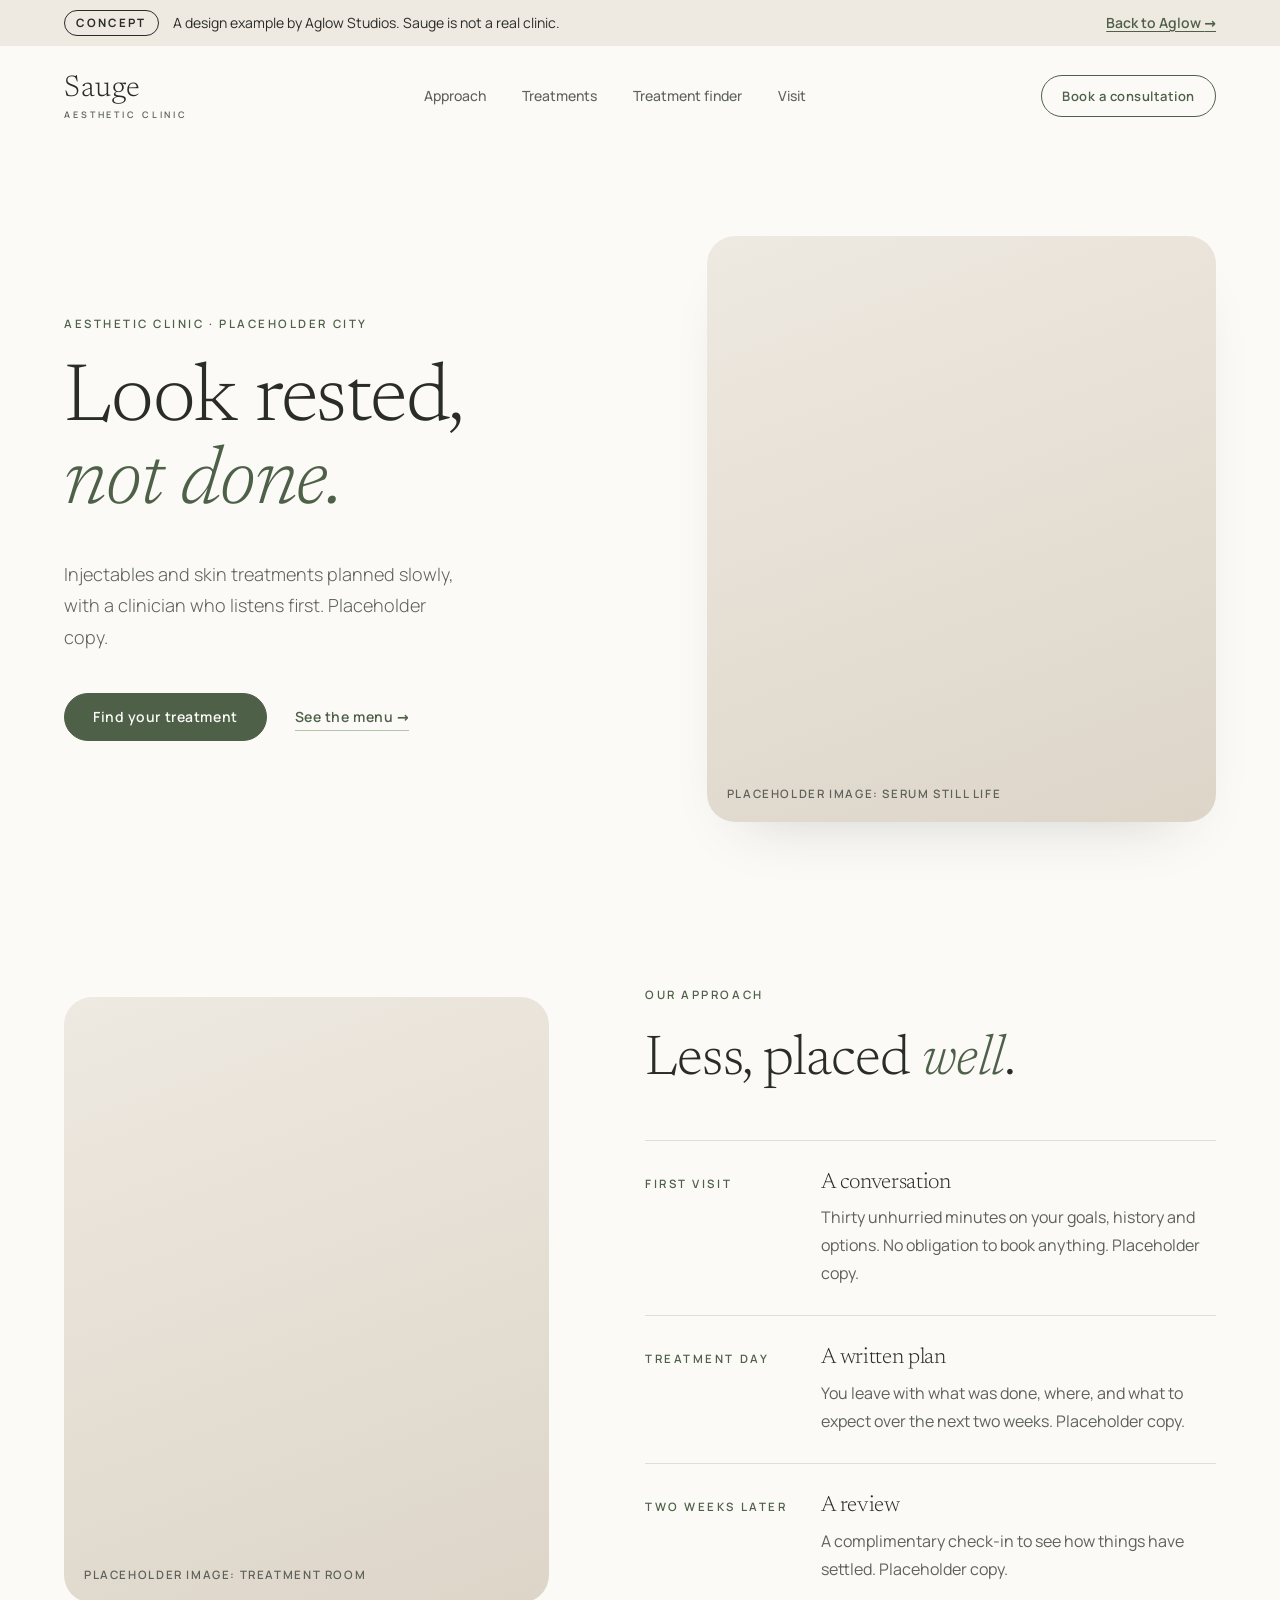
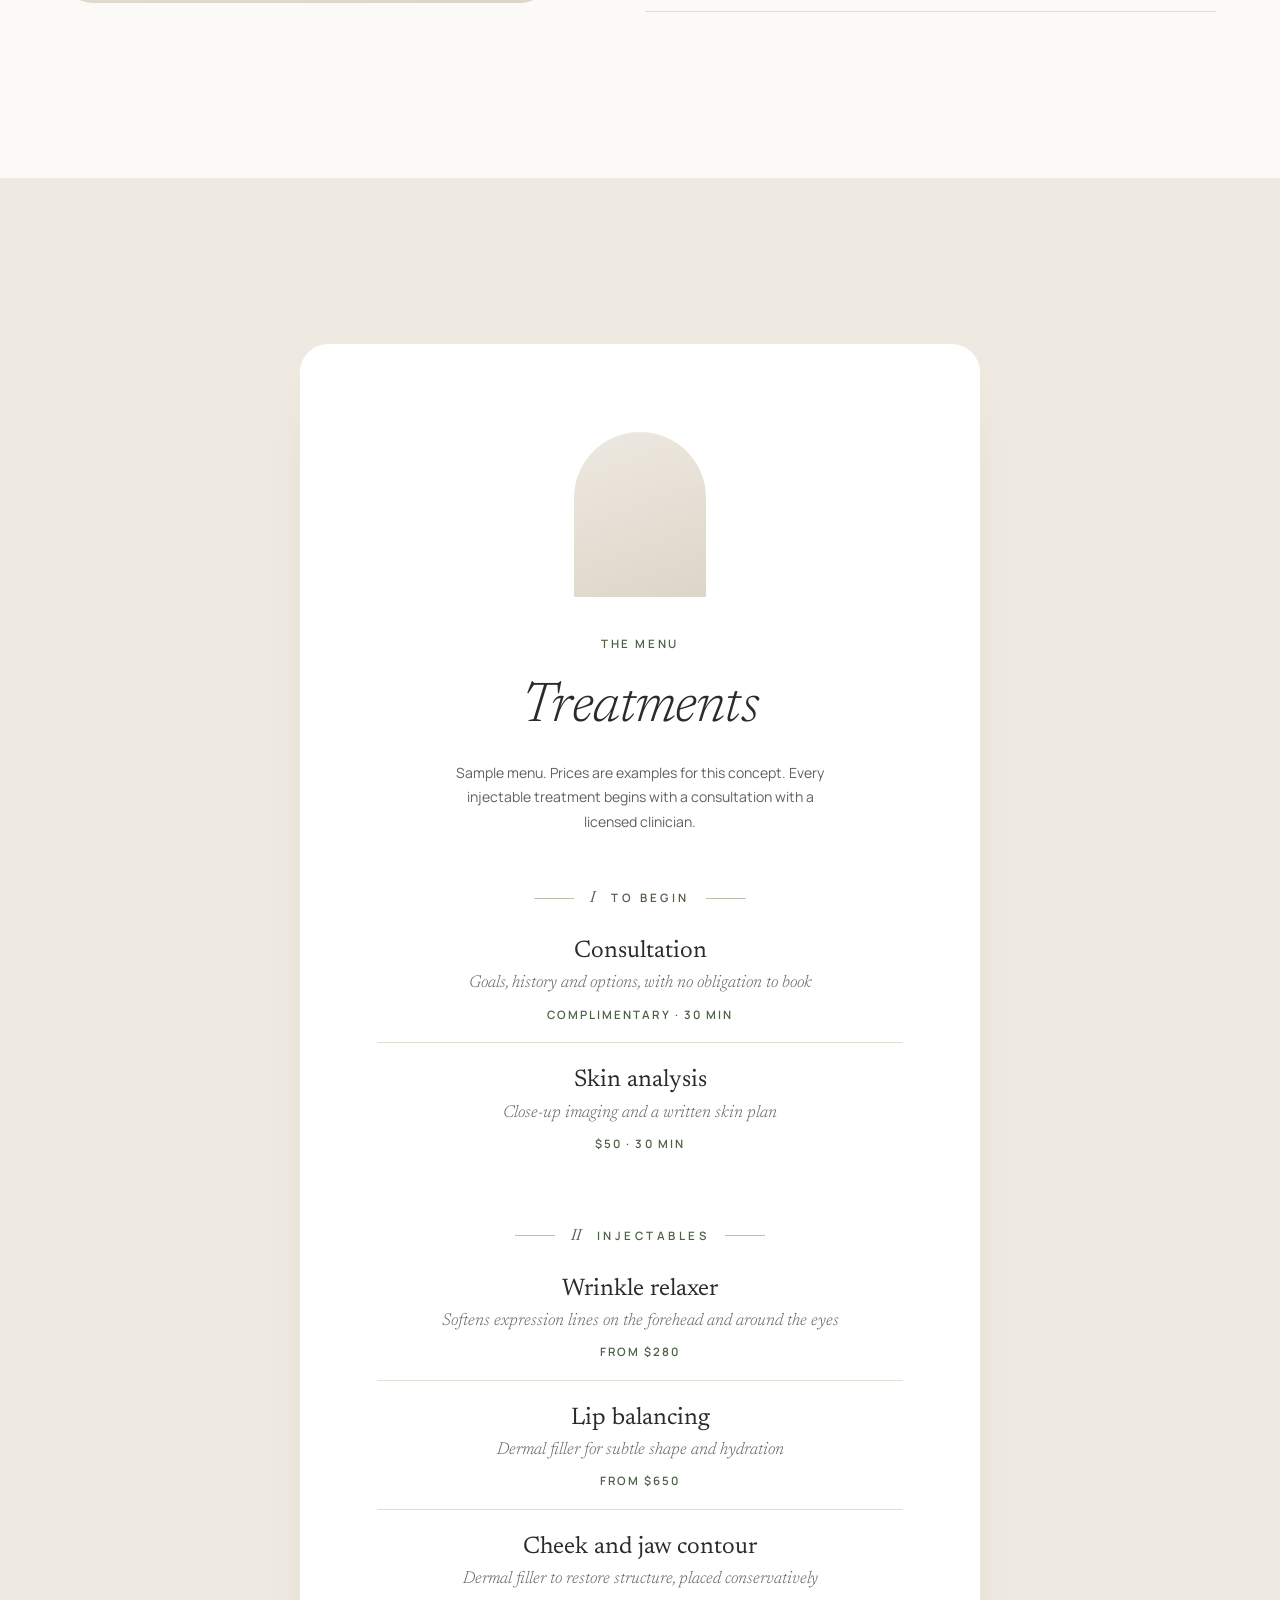
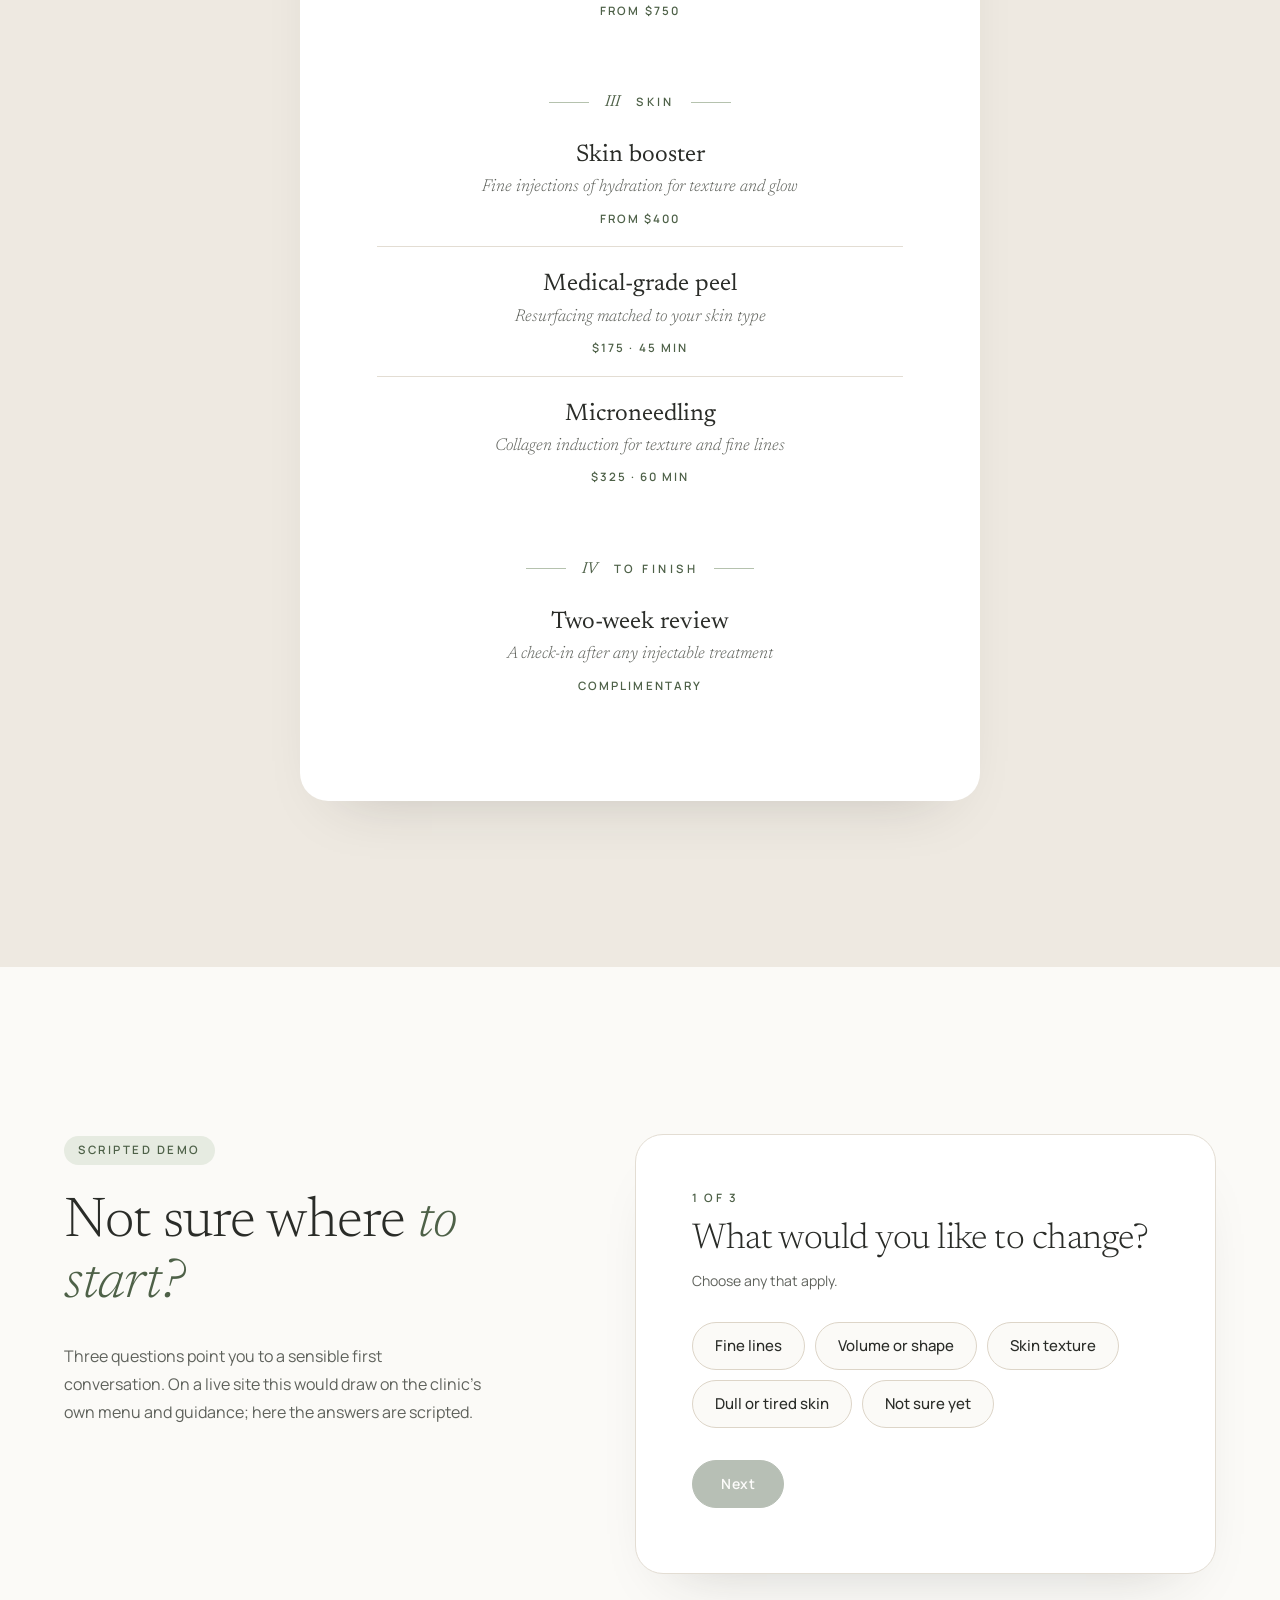
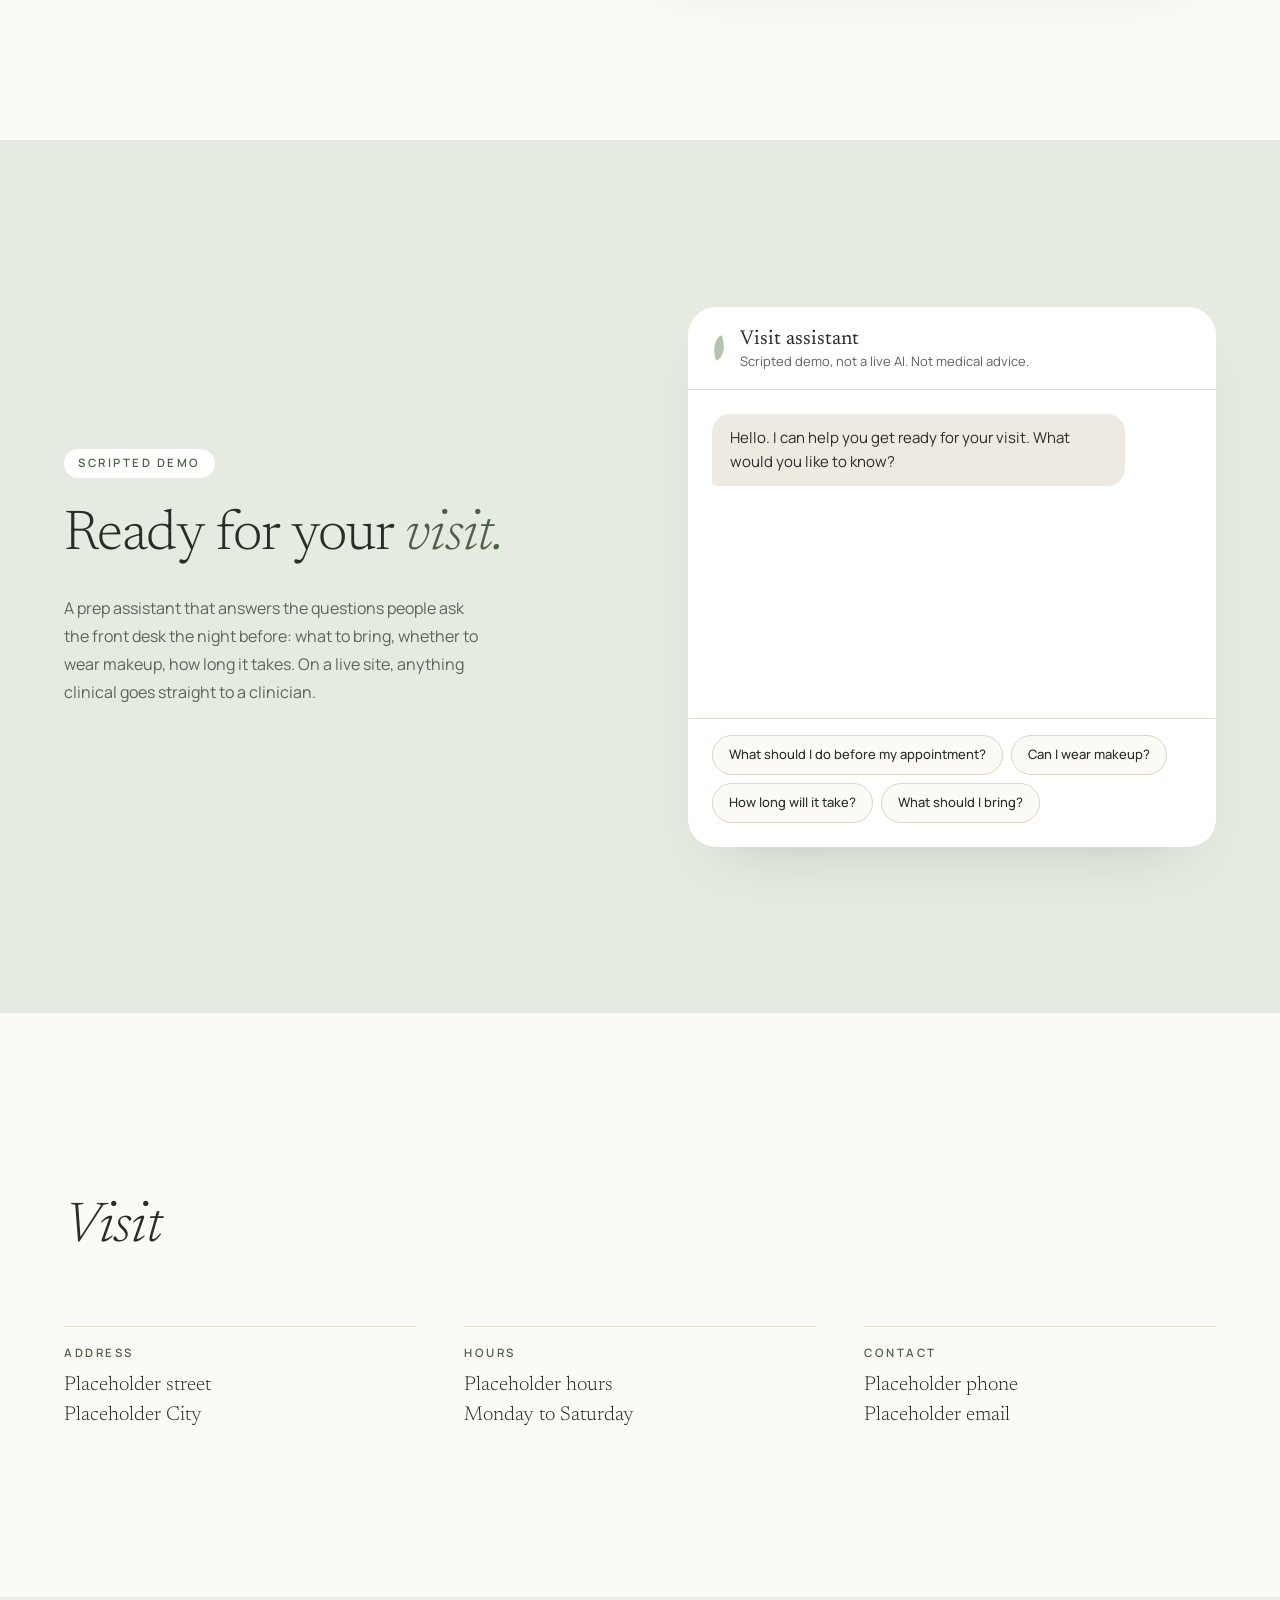
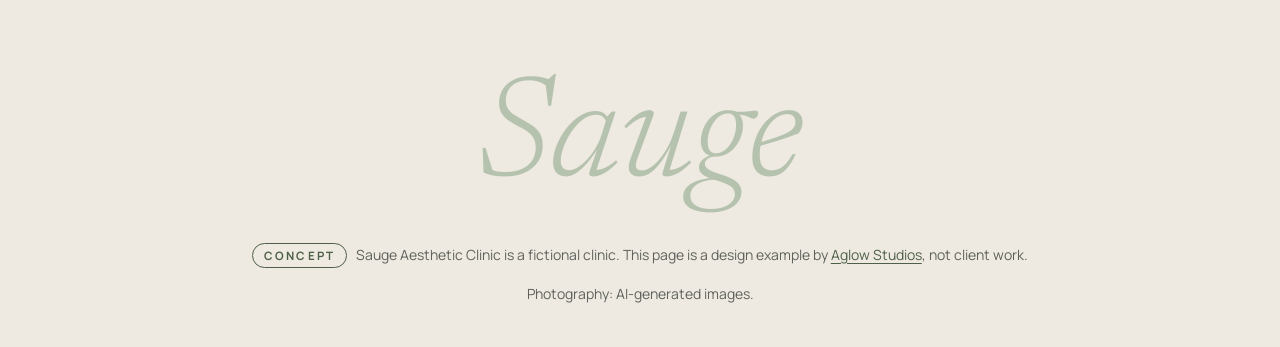
==== concepts/medspa/index.html @ e89b4c95 "Build injectable medspa concept site Sauge Aesthetic Clinic, a fictional clinic in a clinical-calm l" ====
<!doctype html>
<html lang="en" class="no-js">
<head>
  <meta charset="utf-8">
  <meta name="viewport" content="width=device-width, initial-scale=1">
  <title>Sauge Aesthetic Clinic · Concept by Aglow Studios</title>
  <meta name="description" content="A concept website for a fictional aesthetic clinic, designed by Aglow Studios to show a calm, clinical direction. Not a real business.">
  <meta name="robots" content="noindex">
  <link rel="icon" href="favicon.svg" type="image/svg+xml">
  <link rel="preload" href="fonts/newsreader-latin-wght-normal.woff2" as="font" type="font/woff2" crossorigin>
  <link rel="stylesheet" href="medspa.css">
</head>
<body>
  <a class="skip" href="#main">Skip to content</a>

  <!-- Concept label: required on every concept page (see CLAUDE.md). -->
  <div class="concept-bar" role="note">
    <span class="concept-tag">Concept</span>
    <p>A design example by Aglow Studios. Sauge is not a real clinic.</p>
    <a href="../../index.html">Back to Aglow <span aria-hidden="true">&rarr;</span></a>
  </div>

  <header class="top">
    <a class="wordmark" href="#main" aria-label="Sauge Aesthetic Clinic, top of page">Sauge<span>Aesthetic clinic</span></a>
    <nav aria-label="Sections">
      <a href="#approach">Approach</a>
      <a href="#menu">Treatments</a>
      <a href="#finder">Treatment finder</a>
      <a href="#visit">Visit</a>
    </nav>
    <a class="btn btn--line" href="#prep">Book a consultation</a>
  </header>

  <main id="main">
    <!-- Hero: split, generous space -->
    <section class="hero" aria-labelledby="hero-title">
      <div class="hero__copy">
        <p class="eyebrow">Aesthetic clinic &middot; Placeholder City</p>
        <h1 id="hero-title">Look rested,<br><em>not done.</em></h1>
        <p class="lead">Injectables and skin treatments planned slowly, with a clinician who listens first. Placeholder copy.</p>
        <div class="actions">
          <a class="btn btn--solid" href="#finder">Find your treatment</a>
          <a class="link" href="#menu">See the menu <span aria-hidden="true">&rarr;</span></a>
        </div>
      </div>
      <figure class="frame hero__img" data-ph="Placeholder image: serum still life">
        <img src="../../assets/images/concepts/medspa-hero-1600.webp" width="1600" height="1067" alt="A glass dropper bottle, two smooth stones and a sprig of eucalyptus on a white plaster ledge in soft morning light." fetchpriority="high">
      </figure>
    </section>

    <!-- Approach -->
    <section class="approach" id="approach" aria-labelledby="ap-title">
      <figure class="frame approach__img" data-ph="Placeholder image: treatment room">
        <img src="../../assets/images/concepts/medspa-room-1200.webp" width="1200" height="1500" loading="lazy" alt="An empty treatment room with a white bed, folded linen and an olive branch in a stone vase, lit by daylight through a sheer curtain.">
      </figure>
      <div class="approach__copy">
        <p class="eyebrow">Our approach</p>
        <h2 id="ap-title">Less, placed <em>well</em>.</h2>
        <ol class="steps">
          <li><span class="step__when">First visit</span><h3>A conversation</h3><p>Thirty unhurried minutes on your goals, history and options. No obligation to book anything. Placeholder copy.</p></li>
          <li><span class="step__when">Treatment day</span><h3>A written plan</h3><p>You leave with what was done, where, and what to expect over the next two weeks. Placeholder copy.</p></li>
          <li><span class="step__when">Two weeks later</span><h3>A review</h3><p>A complimentary check-in to see how things have settled. Placeholder copy.</p></li>
        </ol>
      </div>
    </section>

    <!-- Menu, laid out like a fine-dining menu -->
    <section class="menu" id="menu" aria-labelledby="menu-title">
      <div class="menu__card">
        <figure class="frame menu__img" data-ph="Placeholder image: still life detail">
          <img src="../../assets/images/concepts/medspa-detail-1200.webp" width="1200" height="1500" loading="lazy" alt="A small white ceramic dish holding a few drops of clear gel beside a sage leaf on travertine.">
        </figure>
        <p class="eyebrow eyebrow--center">The menu</p>
        <h2 id="menu-title">Treatments</h2>
        <p class="menu__note">Sample menu. Prices are examples for this concept. Every injectable treatment begins with a consultation with a licensed clinician.</p>

        <div class="course">
          <h3><span>I</span>To begin</h3>
          <div class="dish"><p class="dish__name">Consultation</p><p class="dish__desc">Goals, history and options, with no obligation to book</p><p class="dish__price">Complimentary &middot; 30 min</p></div>
          <div class="dish"><p class="dish__name">Skin analysis</p><p class="dish__desc">Close-up imaging and a written skin plan</p><p class="dish__price">$50 &middot; 30 min</p></div>
        </div>
        <div class="course">
          <h3><span>II</span>Injectables</h3>
          <div class="dish"><p class="dish__name">Wrinkle relaxer</p><p class="dish__desc">Softens expression lines on the forehead and around the eyes</p><p class="dish__price">From $280</p></div>
          <div class="dish"><p class="dish__name">Lip balancing</p><p class="dish__desc">Dermal filler for subtle shape and hydration</p><p class="dish__price">From $650</p></div>
          <div class="dish"><p class="dish__name">Cheek and jaw contour</p><p class="dish__desc">Dermal filler to restore structure, placed conservatively</p><p class="dish__price">From $750</p></div>
        </div>
        <div class="course">
          <h3><span>III</span>Skin</h3>
          <div class="dish"><p class="dish__name">Skin booster</p><p class="dish__desc">Fine injections of hydration for texture and glow</p><p class="dish__price">From $400</p></div>
          <div class="dish"><p class="dish__name">Medical-grade peel</p><p class="dish__desc">Resurfacing matched to your skin type</p><p class="dish__price">$175 &middot; 45 min</p></div>
          <div class="dish"><p class="dish__name">Microneedling</p><p class="dish__desc">Collagen induction for texture and fine lines</p><p class="dish__price">$325 &middot; 60 min</p></div>
        </div>
        <div class="course">
          <h3><span>IV</span>To finish</h3>
          <div class="dish"><p class="dish__name">Two-week review</p><p class="dish__desc">A check-in after any injectable treatment</p><p class="dish__price">Complimentary</p></div>
        </div>
      </div>
    </section>

    <!-- AI demo 1: treatment finder -->
    <section class="finder" id="finder" aria-labelledby="finder-title">
      <div class="finder__intro">
        <p class="demo-tag">Scripted demo</p>
        <h2 id="finder-title">Not sure where <em>to start?</em></h2>
        <p>Three questions point you to a sensible first conversation. On a live site this would draw on the clinic's own menu and guidance; here the answers are scripted.</p>
      </div>
      <div class="finder__card" data-finder>
        <div class="fq is-active" data-step="1" role="group" aria-labelledby="fq1">
          <p class="fq__count">1 of 3</p>
          <h3 id="fq1">What would you like to change?</h3>
          <p class="fq__hint">Choose any that apply.</p>
          <div class="chips">
            <button type="button" class="chip" data-multi="lines" aria-pressed="false">Fine lines</button>
            <button type="button" class="chip" data-multi="volume" aria-pressed="false">Volume or shape</button>
            <button type="button" class="chip" data-multi="texture" aria-pressed="false">Skin texture</button>
            <button type="button" class="chip" data-multi="dull" aria-pressed="false">Dull or tired skin</button>
            <button type="button" class="chip" data-multi="unsure" aria-pressed="false">Not sure yet</button>
          </div>
          <button type="button" class="btn btn--solid" data-next disabled>Next</button>
        </div>
        <div class="fq" data-step="2" role="group" aria-labelledby="fq2">
          <p class="fq__count">2 of 3</p>
          <h3 id="fq2">Is there a date you are planning around?</h3>
          <div class="chips chips--stack">
            <button type="button" class="chip" data-one="timing" value="soon">An event in the next two weeks</button>
            <button type="button" class="chip" data-one="timing" value="month">Something in a month or two</button>
            <button type="button" class="chip" data-one="timing" value="none">No date in mind</button>
          </div>
        </div>
        <div class="fq" data-step="3" role="group" aria-labelledby="fq3">
          <p class="fq__count">3 of 3</p>
          <h3 id="fq3">Have you had injectables before?</h3>
          <div class="chips chips--stack">
            <button type="button" class="chip" data-one="before" value="yes">Yes</button>
            <button type="button" class="chip" data-one="before" value="no">No, this would be my first time</button>
          </div>
        </div>
        <div class="fresult" data-fresult hidden tabindex="-1">
          <p class="fq__count">A suggested starting point</p>
          <h3>Talk to us about</h3>
          <ul class="fresult__list" data-flist></ul>
          <p class="fresult__note" data-fnote></p>
          <div class="actions">
            <a class="btn btn--solid" href="#prep" data-fbook>Book a consultation</a>
            <button type="button" class="link" data-frestart>Start again</button>
          </div>
          <p class="fine">Example result, not medical advice. A clinician decides what is suitable at your consultation.</p>
        </div>
        <button type="button" class="link fback" data-fback hidden><span aria-hidden="true">&larr;</span> Back</button>
      </div>
    </section>

    <!-- AI demo 2: pre-visit prep assistant -->
    <section class="prep" id="prep" aria-labelledby="prep-title">
      <div class="prep__copy">
        <p class="demo-tag">Scripted demo</p>
        <h2 id="prep-title">Ready for your <em>visit.</em></h2>
        <p>A prep assistant that answers the questions people ask the front desk the night before: what to bring, whether to wear makeup, how long it takes. On a live site, anything clinical goes straight to a clinician.</p>
      </div>
      <div class="assistant" data-assistant>
        <div class="assistant__head">
          <span class="leaf" aria-hidden="true"></span>
          <p><strong>Visit assistant</strong><span>Scripted demo, not a live AI. Not medical advice.</span></p>
        </div>
        <div class="assistant__body" aria-live="polite"></div>
        <div class="assistant__suggest" aria-label="Suggested questions"></div>
      </div>
    </section>

    <!-- Visit -->
    <section class="visit" id="visit" aria-labelledby="visit-title">
      <h2 id="visit-title">Visit</h2>
      <dl class="visit__grid">
        <div><dt>Address</dt><dd>Placeholder street<br>Placeholder City</dd></div>
        <div><dt>Hours</dt><dd>Placeholder hours<br>Monday to Saturday</dd></div>
        <div><dt>Contact</dt><dd>Placeholder phone<br>Placeholder email</dd></div>
      </dl>
    </section>
  </main>

  <footer class="foot">
    <p class="foot__mark" aria-hidden="true">Sauge</p>
    <p><span class="concept-tag">Concept</span> Sauge Aesthetic Clinic is a fictional clinic. This page is a design example by <a href="../../index.html">Aglow Studios</a>, not client work.</p>
    <p>Photography: AI-generated images.</p>
  </footer>

  <script src="medspa.js"></script>
</body>
</html>
---- concepts/medspa/medspa.css ----
/* Sauge Aesthetic Clinic: concept site by Aglow Studios.
   Own look and tokens; do not import Aglow's styles.css.
   Direction: clinical calm. White, stone, soft sage; light, airy type; generous space. */

@font-face {
  font-family: "Newsreader";
  src: url("fonts/newsreader-latin-wght-normal.woff2") format("woff2");
  font-weight: 200 800; font-style: normal; font-display: swap;
}
@font-face {
  font-family: "Newsreader";
  src: url("fonts/newsreader-latin-wght-italic.woff2") format("woff2");
  font-weight: 200 800; font-style: italic; font-display: swap;
}
@font-face {
  font-family: "Manrope";
  src: url("fonts/manrope-latin-wght-normal.woff2") format("woff2");
  font-weight: 200 800; font-style: normal; font-display: swap;
}

:root {
  /* Color */
  --white: #FBFAF7;        /* page */
  --paper: #FFFFFF;        /* cards */
  --stone: #EEE9E1;        /* alternate bands */
  --stone-deep: #DDD5C8;   /* image placeholder, strong hairlines */
  --line: #E3DDD3;         /* hairlines */
  --sage: #B5C2AE;         /* decorative only: leaf, rules, chip hover */
  --sage-soft: #E6EBE1;    /* selected chips, assistant bubbles */
  --sage-deep: #4E6148;    /* buttons, links, eyebrows (text on white) */
  --sage-ink: #3E4E39;     /* hover */
  --ink: #2A2C28;          /* text */
  --ink-soft: #5F625C;     /* secondary text */

  /* Type */
  --f-serif: "Newsreader", Georgia, serif;
  --f-sans: "Manrope", system-ui, -apple-system, "Segoe UI", sans-serif;
  --t-h1: clamp(3rem, 6.4vw, 5.75rem);
  --t-h2: clamp(2.25rem, 4.4vw, 3.75rem);
  --t-h3: 1.375rem;
  --t-lead: clamp(1.125rem, 1.4vw, 1.25rem);
  --t-body: 1rem;
  --t-small: .875rem;
  --t-label: .72rem;

  /* Space: generous */
  --gut: clamp(20px, 5vw, 80px);
  --sec: clamp(96px, 13vw, 200px);
  --max: 1280px;

  /* Shape: soft */
  --r: 18px;
  --r-lg: 28px;
  --r-pill: 999px;
  --shadow: 0 30px 60px -40px rgba(42, 44, 40, .25);

  /* Motion: slow and quiet */
  --ease: cubic-bezier(.25, .6, .2, 1);
  --t-fast: 200ms;
  --t-ui: 500ms;
}

*, *::before, *::after { box-sizing: border-box; }
html { scroll-behavior: smooth; -webkit-text-size-adjust: 100%; }
body {
  margin: 0; background: var(--white); color: var(--ink);
  font: 400 var(--t-body)/1.75 var(--f-sans); -webkit-font-smoothing: antialiased; overflow-x: clip;
}
[hidden] { display: none !important; }
img { display: block; max-width: 100%; height: auto; }
a { color: inherit; }
p { margin: 0; }
h1, h2, h3 { margin: 0; font-family: var(--f-serif); font-weight: 300; letter-spacing: -.015em; }
h1 em, h2 em { font-style: italic; color: var(--sage-deep); }
:focus-visible { outline: 2px solid var(--sage-deep); outline-offset: 3px; }

.skip { position: absolute; left: -999px; top: 8px; z-index: 99; background: var(--ink); color: var(--white); padding: 8px 14px; }
.skip:focus { left: 8px; }

.eyebrow, .demo-tag, .fq__count, .step__when {
  font: 600 var(--t-label)/1.3 var(--f-sans); letter-spacing: .22em; text-transform: uppercase; color: var(--sage-deep);
}
.eyebrow { margin-bottom: 28px; }
.eyebrow--center { text-align: center; }
.demo-tag { display: inline-block; padding: 7px 14px; border-radius: var(--r-pill); background: var(--sage-soft); margin-bottom: 28px; }
.concept-tag {
  display: inline-block; font: 700 var(--t-label)/1 var(--f-sans); letter-spacing: .18em; text-transform: uppercase;
  padding: 6px 11px; border-radius: var(--r-pill); border: 1px solid currentColor;
}

/* ---------- Buttons and links ---------- */
.btn {
  display: inline-flex; align-items: center; justify-content: center; min-height: 48px; padding: 0 28px;
  border-radius: var(--r-pill); border: 1px solid var(--sage-deep);
  font: 600 .875rem/1 var(--f-sans); letter-spacing: .04em; text-decoration: none; cursor: pointer;
  transition: background var(--t-fast) var(--ease), color var(--t-fast) var(--ease), border-color var(--t-fast) var(--ease);
}
.btn--solid { background: var(--sage-deep); color: var(--white); }
.btn--solid:hover { background: var(--sage-ink); border-color: var(--sage-ink); }
.btn--line { background: transparent; color: var(--sage-deep); }
.btn--line:hover { background: var(--sage-deep); color: var(--white); }
.btn:disabled { opacity: .4; cursor: not-allowed; }
.link {
  background: none; border: 0; padding: 12px 0; cursor: pointer; color: var(--sage-deep);
  font: 600 .875rem/1 var(--f-sans); letter-spacing: .04em; text-decoration: none;
  background-image: linear-gradient(var(--sage), var(--sage)); background-size: 100% 1px; background-position: 0 85%; background-repeat: no-repeat;
}
.link:hover { background-image: linear-gradient(var(--sage-deep), var(--sage-deep)); }
.actions { display: flex; flex-wrap: wrap; align-items: center; gap: 16px 28px; }

/* ---------- Concept bar + header ---------- */
.concept-bar {
  display: flex; flex-wrap: wrap; align-items: center; gap: 8px 14px; padding: 10px var(--gut);
  background: var(--stone); font-size: var(--t-small); line-height: 1.4;
}
.concept-bar p { flex: 1 1 200px; }
.concept-bar a { font-weight: 600; color: var(--sage-deep); text-underline-offset: 3px; }

.top {
  display: flex; align-items: center; justify-content: space-between; gap: 24px;
  max-width: var(--max); margin: 0 auto; padding: 28px var(--gut);
}
.wordmark {
  display: inline-flex; flex-direction: column; text-decoration: none; line-height: 1;
  font: 300 1.875rem/1 var(--f-serif); letter-spacing: .02em;
}
.wordmark span { font: 600 .5625rem/1 var(--f-sans); letter-spacing: .32em; text-transform: uppercase; color: var(--ink-soft); margin-top: 6px; }
.top nav { display: none; gap: 36px; }
.top nav a { font: 500 var(--t-small)/1 var(--f-sans); text-decoration: none; color: var(--ink-soft); padding: 8px 0; transition: color var(--t-fast) var(--ease); }
.top nav a:hover { color: var(--sage-deep); }
.top .btn { min-height: 42px; padding: 0 20px; font-size: .8125rem; }
@media (max-width: 420px) { .top .btn { padding: 0 14px; } }
@media (min-width: 960px) { .top nav { display: flex; } }

/* ---------- Image frames with placeholder fallback ---------- */
.frame { position: relative; margin: 0; overflow: hidden; border-radius: var(--r-lg); background: linear-gradient(160deg, var(--stone), var(--stone-deep)); }
.frame img { width: 100%; height: 100%; object-fit: cover; }
.frame::after {
  content: attr(data-ph); position: absolute; inset: auto 20px 20px; opacity: 0;
  font: 600 var(--t-label)/1.4 var(--f-sans); letter-spacing: .14em; text-transform: uppercase; color: var(--ink-soft);
}
.frame.is-missing img { visibility: hidden; }
.frame.is-missing::after { opacity: 1; }

/* ---------- Hero ---------- */
.hero {
  max-width: var(--max); margin: 0 auto; padding: clamp(40px, 7vw, 96px) var(--gut) var(--sec);
  display: grid; gap: 56px; align-items: center;
}
.hero h1 { font-size: var(--t-h1); line-height: 1.02; }
.lead { font-size: var(--t-lead); font-weight: 300; color: var(--ink-soft); max-width: 36ch; margin: 32px 0 40px; }
.hero__img { aspect-ratio: 4 / 5; box-shadow: var(--shadow); }
.hero__img img { object-position: 80% 50%; }
@media (min-width: 960px) {
  .hero { grid-template-columns: 1.05fr .95fr; gap: 80px; }
  .hero__img { aspect-ratio: 4 / 4.6; }
}

/* ---------- Approach ---------- */
.approach {
  max-width: var(--max); margin: 0 auto; padding: 0 var(--gut) var(--sec);
  display: grid; gap: 56px;
}
.approach__img { aspect-ratio: 4 / 5; }
.approach h2 { font-size: var(--t-h2); line-height: 1.08; margin-bottom: 48px; }
.steps { list-style: none; margin: 0; padding: 0; display: grid; }
.steps li { padding: 28px 0; border-top: 1px solid var(--line); display: grid; gap: 6px; }
.steps li:last-child { border-bottom: 1px solid var(--line); }
.steps h3 { font-size: var(--t-h3); line-height: 1.3; }
.steps p { color: var(--ink-soft); max-width: 46ch; }
@media (min-width: 960px) {
  .approach { grid-template-columns: .85fr 1fr; gap: 96px; align-items: center; }
  .steps li { grid-template-columns: 9.5rem 1fr; column-gap: 24px; }
  .step__when { grid-row: span 2; padding-top: 8px; }
}

/* ---------- Menu: fine-dining card ---------- */
.menu { background: var(--stone); padding: var(--sec) var(--gut); }
.menu__card {
  max-width: 680px; margin: 0 auto; background: var(--paper); border-radius: var(--r-lg);
  padding: clamp(40px, 7vw, 88px) clamp(24px, 6vw, 80px); text-align: center; box-shadow: var(--shadow);
}
.menu__img { width: 132px; aspect-ratio: 4 / 5; margin: 0 auto 40px; border-radius: 999px 999px var(--r) var(--r); }
.menu__img::after { display: none; }
.menu h2 { font-size: var(--t-h2); font-style: italic; line-height: 1; }
.menu__note { font-size: var(--t-small); color: var(--ink-soft); max-width: 44ch; margin: 24px auto 0; }
.course { margin-top: 56px; }
.course h3 {
  display: flex; align-items: center; justify-content: center; gap: 16px; margin-bottom: 8px;
  font: 600 var(--t-label)/1 var(--f-sans); letter-spacing: .3em; text-transform: uppercase; color: var(--sage-deep);
}
.course h3::before, .course h3::after { content: ""; width: 40px; height: 1px; background: var(--sage); }
.course h3 span { font-family: var(--f-serif); font-style: italic; letter-spacing: 0; text-transform: none; font-size: 1rem; font-weight: 400; }
.dish { padding: 22px 0; }
.dish + .dish { border-top: 1px solid var(--line); }
.dish__name { font: 400 1.5rem/1.3 var(--f-serif); }
.dish__desc { font: italic 300 1.0625rem/1.5 var(--f-serif); color: var(--ink-soft); margin-top: 4px; }
.dish__price { font: 600 var(--t-label)/1 var(--f-sans); letter-spacing: .18em; text-transform: uppercase; color: var(--sage-deep); margin-top: 12px; }

/* ---------- Treatment finder ---------- */
.finder {
  max-width: var(--max); margin: 0 auto; padding: var(--sec) var(--gut);
  display: grid; gap: 48px;
}
.finder h2, .prep h2 { font-size: var(--t-h2); line-height: 1.08; }
.finder__intro > p:last-child, .prep__copy > p:last-child { color: var(--ink-soft); max-width: 42ch; margin-top: 28px; }
@media (min-width: 960px) { .finder { grid-template-columns: .9fr 1.1fr; gap: 96px; align-items: start; } }

.finder__card {
  position: relative; background: var(--paper); border: 1px solid var(--line); border-radius: var(--r-lg);
  padding: clamp(28px, 4.5vw, 56px); min-height: 440px; box-shadow: var(--shadow);
}
.fq { display: none; }
.fq.is-active, .fresult { display: block; animation: fade var(--t-ui) var(--ease); }
.fq h3, .fresult h3 { font-size: clamp(1.75rem, 3vw, 2.25rem); line-height: 1.15; margin: 14px 0 8px; }
.fq__hint { color: var(--ink-soft); font-size: var(--t-small); }
.chips { display: flex; flex-wrap: wrap; gap: 10px; margin: 28px 0 32px; }
.chips--stack { flex-direction: column; align-items: stretch; }
.chip {
  min-height: 48px; padding: 10px 22px; border-radius: var(--r-pill); border: 1px solid var(--stone-deep);
  background: var(--white); color: var(--ink); font: 500 .9375rem/1.3 var(--f-sans); cursor: pointer; text-align: left;
  transition: background var(--t-fast) var(--ease), border-color var(--t-fast) var(--ease);
}
.chip:hover { border-color: var(--sage); }
.chip[aria-pressed="true"] { background: var(--sage-soft); border-color: var(--sage-deep); color: var(--sage-ink); }
.chip[aria-pressed="true"]::before { content: "\2713\00a0\00a0"; }
.fback { position: absolute; left: clamp(28px, 4.5vw, 56px); bottom: 20px; }
.fresult:focus { outline: none; }
.fresult__list { list-style: none; padding: 0; margin: 20px 0 0; }
.fresult__list li { padding: 16px 0; border-top: 1px solid var(--line); }
.fresult__list li:last-child { border-bottom: 1px solid var(--line); }
.fresult__list strong { display: block; font: 400 1.25rem/1.3 var(--f-serif); }
.fresult__list span { font-size: var(--t-small); color: var(--ink-soft); }
.fresult__note { margin: 20px 0 28px; padding: 16px 20px; border-radius: var(--r); background: var(--stone); font-size: var(--t-small); }
.fine { margin-top: 24px; font-size: .8125rem; color: var(--ink-soft); }

/* ---------- Prep assistant ---------- */
.prep { background: var(--sage-soft); padding: var(--sec) var(--gut); display: grid; gap: 48px; }
.prep .demo-tag { background: var(--paper); }
@media (min-width: 960px) {
  .prep { grid-template-columns: 1fr 1fr; gap: 96px; align-items: center; padding-left: max(var(--gut), calc((100vw - var(--max)) / 2 + var(--gut))); padding-right: max(var(--gut), calc((100vw - var(--max)) / 2 + var(--gut))); }
}
.assistant { background: var(--paper); border-radius: var(--r-lg); display: flex; flex-direction: column; height: 540px; box-shadow: var(--shadow); overflow: hidden; }
.assistant__head { display: flex; gap: 14px; align-items: center; padding: 20px 24px; border-bottom: 1px solid var(--line); }
.assistant__head p { display: grid; gap: 2px; line-height: 1.3; }
.assistant__head strong { font: 400 1.25rem/1.2 var(--f-serif); }
.assistant__head span { font-size: .8125rem; color: var(--ink-soft); }
.leaf { flex: none; width: 14px; height: 22px; background: var(--sage); border-radius: 100% 0 100% 0; transform: rotate(-20deg); }
.assistant__body { flex: 1; overflow-y: auto; padding: 24px; display: flex; flex-direction: column; gap: 12px; }
.msg { max-width: 86%; padding: 12px 18px; border-radius: var(--r); font-size: .9375rem; line-height: 1.6; animation: fade var(--t-ui) var(--ease); }
.msg--bot { background: var(--stone); align-self: flex-start; border-bottom-left-radius: 4px; }
.msg--me { background: var(--sage-deep); color: var(--white); align-self: flex-end; border-bottom-right-radius: 4px; }
.msg--typing { display: flex; gap: 6px; padding: 16px 18px; }
.msg--typing i { width: 6px; height: 6px; border-radius: 50%; background: var(--ink-soft); animation: breathe 1.4s infinite var(--ease); }
.msg--typing i:nth-child(2) { animation-delay: .2s; }
.msg--typing i:nth-child(3) { animation-delay: .4s; }
.assistant__suggest { display: flex; flex-wrap: wrap; gap: 8px; padding: 16px 24px 24px; border-top: 1px solid var(--line); }
.suggest {
  min-height: 40px; padding: 8px 16px; border-radius: var(--r-pill); border: 1px solid var(--stone-deep);
  background: var(--white); color: var(--ink); font: 500 .8125rem/1.3 var(--f-sans); cursor: pointer; text-align: left;
  transition: border-color var(--t-fast) var(--ease), background var(--t-fast) var(--ease);
}
.suggest:hover { border-color: var(--sage-deep); background: var(--sage-soft); }

/* ---------- Visit + footer ---------- */
.visit { max-width: var(--max); margin: 0 auto; padding: var(--sec) var(--gut); }
.visit h2 { font-size: var(--t-h2); font-style: italic; margin-bottom: 48px; }
.visit__grid { display: grid; gap: 32px; margin: 0; }
.visit__grid div { padding-top: 20px; border-top: 1px solid var(--line); }
.visit__grid dt { font: 600 var(--t-label)/1 var(--f-sans); letter-spacing: .22em; text-transform: uppercase; color: var(--sage-deep); margin-bottom: 12px; }
.visit__grid dd { margin: 0; font: 300 1.25rem/1.5 var(--f-serif); }
@media (min-width: 720px) { .visit__grid { grid-template-columns: repeat(3, 1fr); gap: 48px; } }

.foot { background: var(--stone); padding: 72px var(--gut) 40px; text-align: center; font-size: var(--t-small); color: var(--ink-soft); display: grid; gap: 14px; justify-items: center; }
.foot__mark { font: 300 clamp(4rem, 14vw, 9rem)/1 var(--f-serif); font-style: italic; color: var(--sage); margin-bottom: 16px; }
.foot .concept-tag { color: var(--sage-deep); margin-right: 6px; }
.foot a { color: var(--sage-deep); text-underline-offset: 3px; }

/* ---------- Motion ---------- */
.reveal { opacity: 0; transform: translateY(16px); transition: opacity 1.1s var(--ease), transform 1.1s var(--ease); }
.reveal.is-in { opacity: 1; transform: none; }
@keyframes fade { from { opacity: 0; transform: translateY(6px); } to { opacity: 1; transform: none; } }
@keyframes breathe { 0%, 100% { opacity: .25; } 50% { opacity: .9; } }

@media (prefers-reduced-motion: reduce) {
  html { scroll-behavior: auto; }
  *, *::before, *::after { animation: none !important; transition: none !important; }
  .reveal { opacity: 1; transform: none; }
}
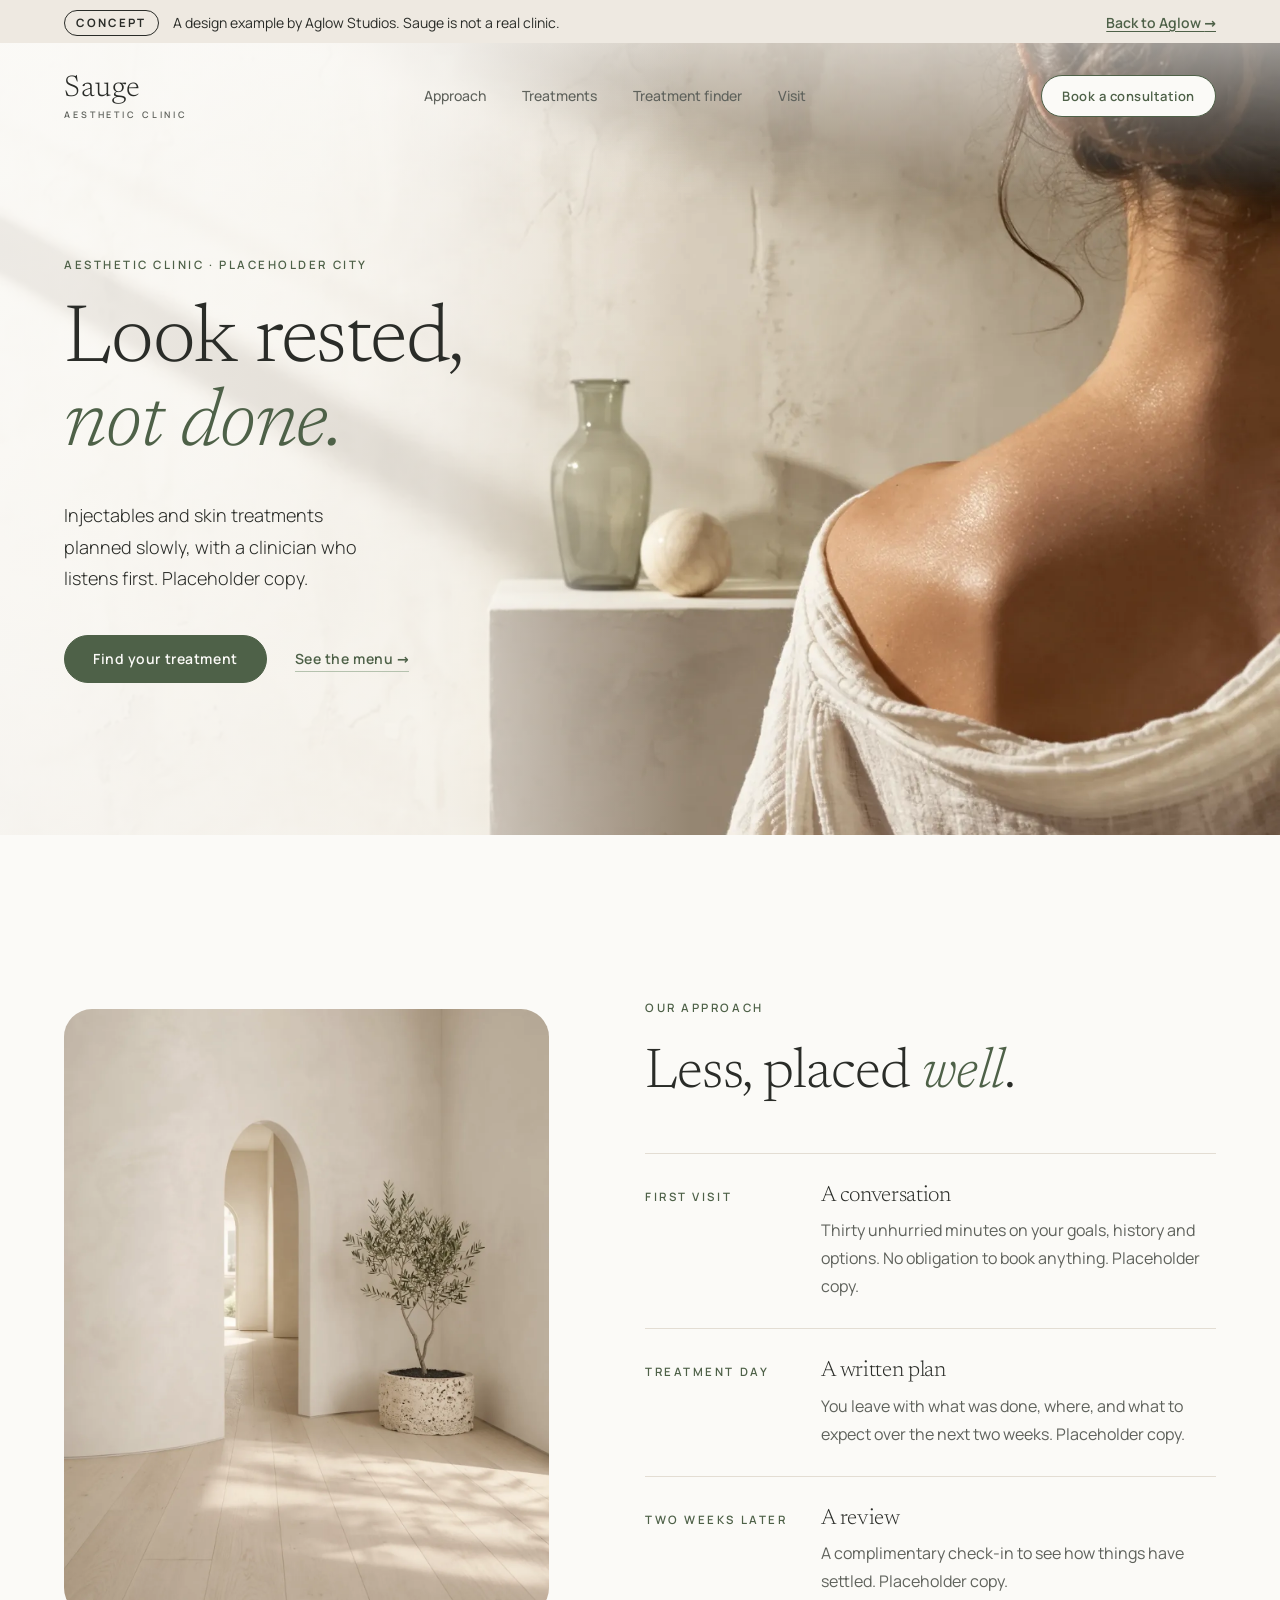
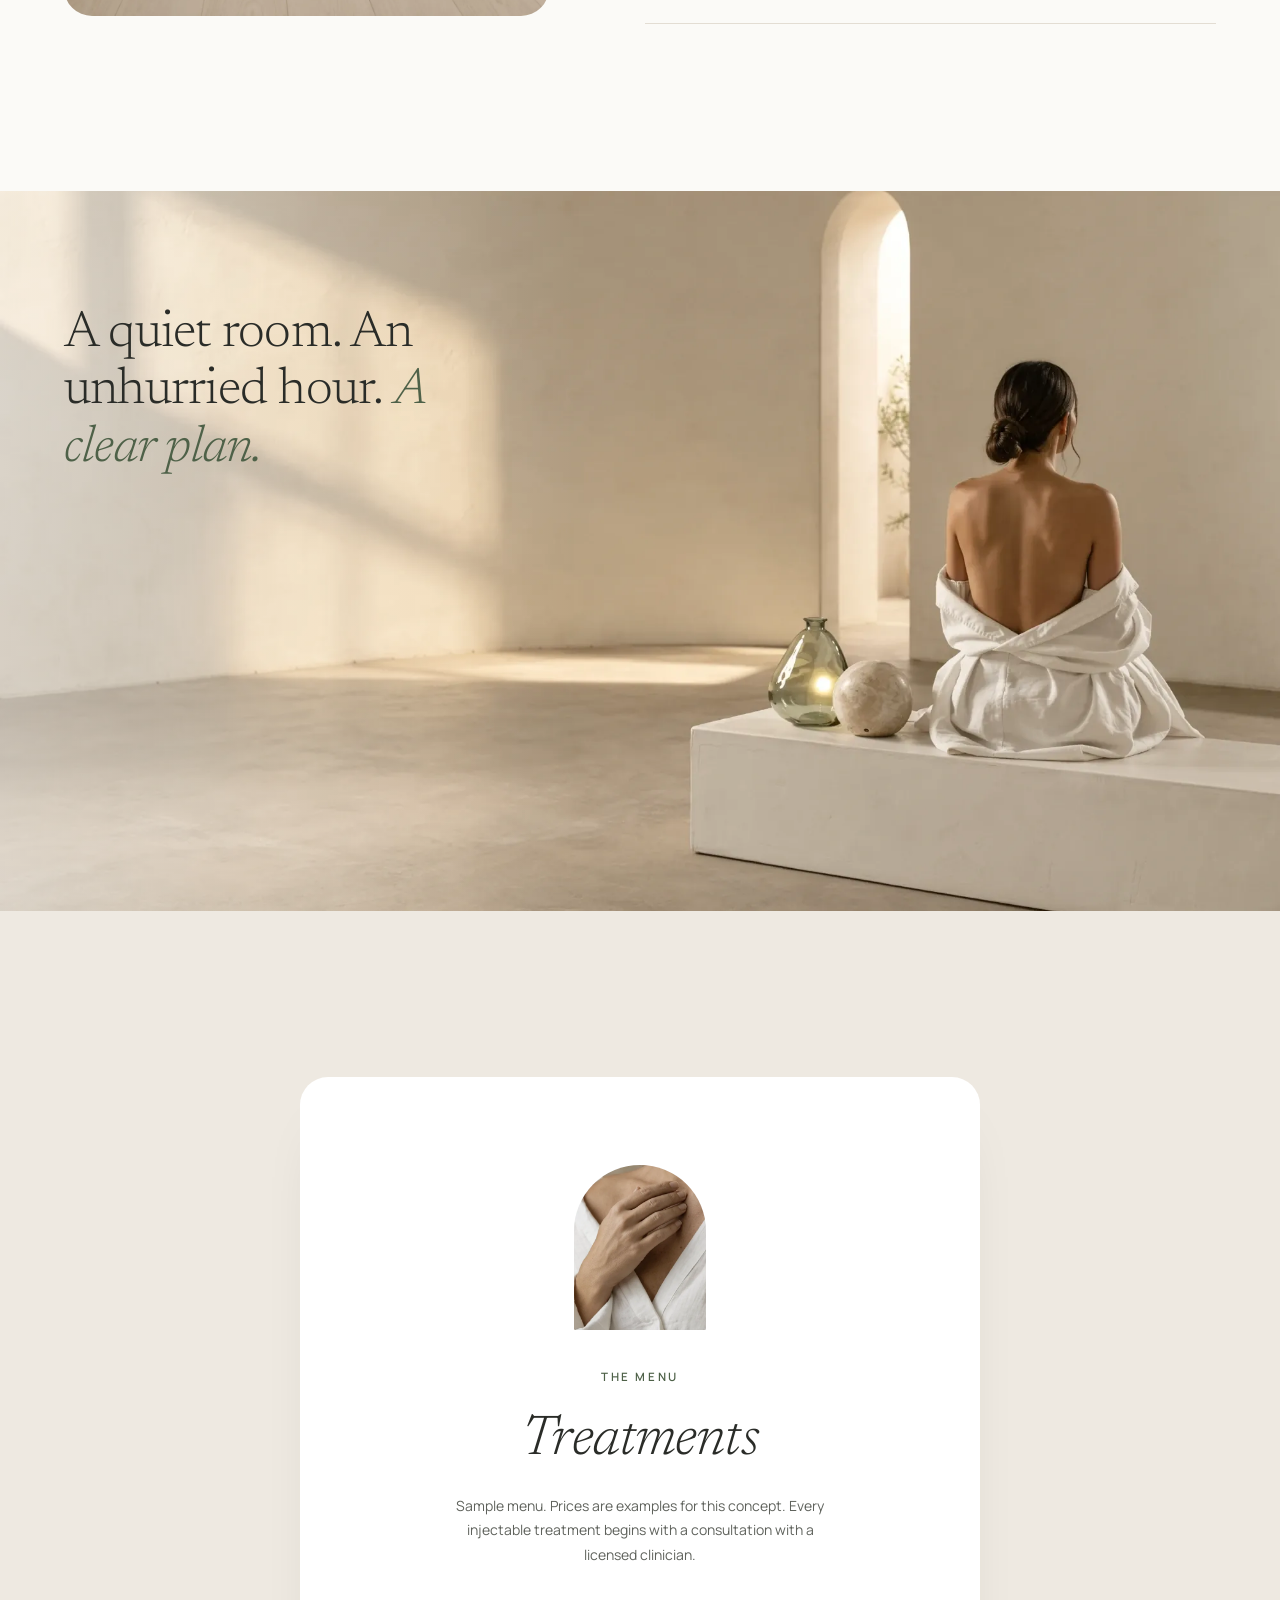
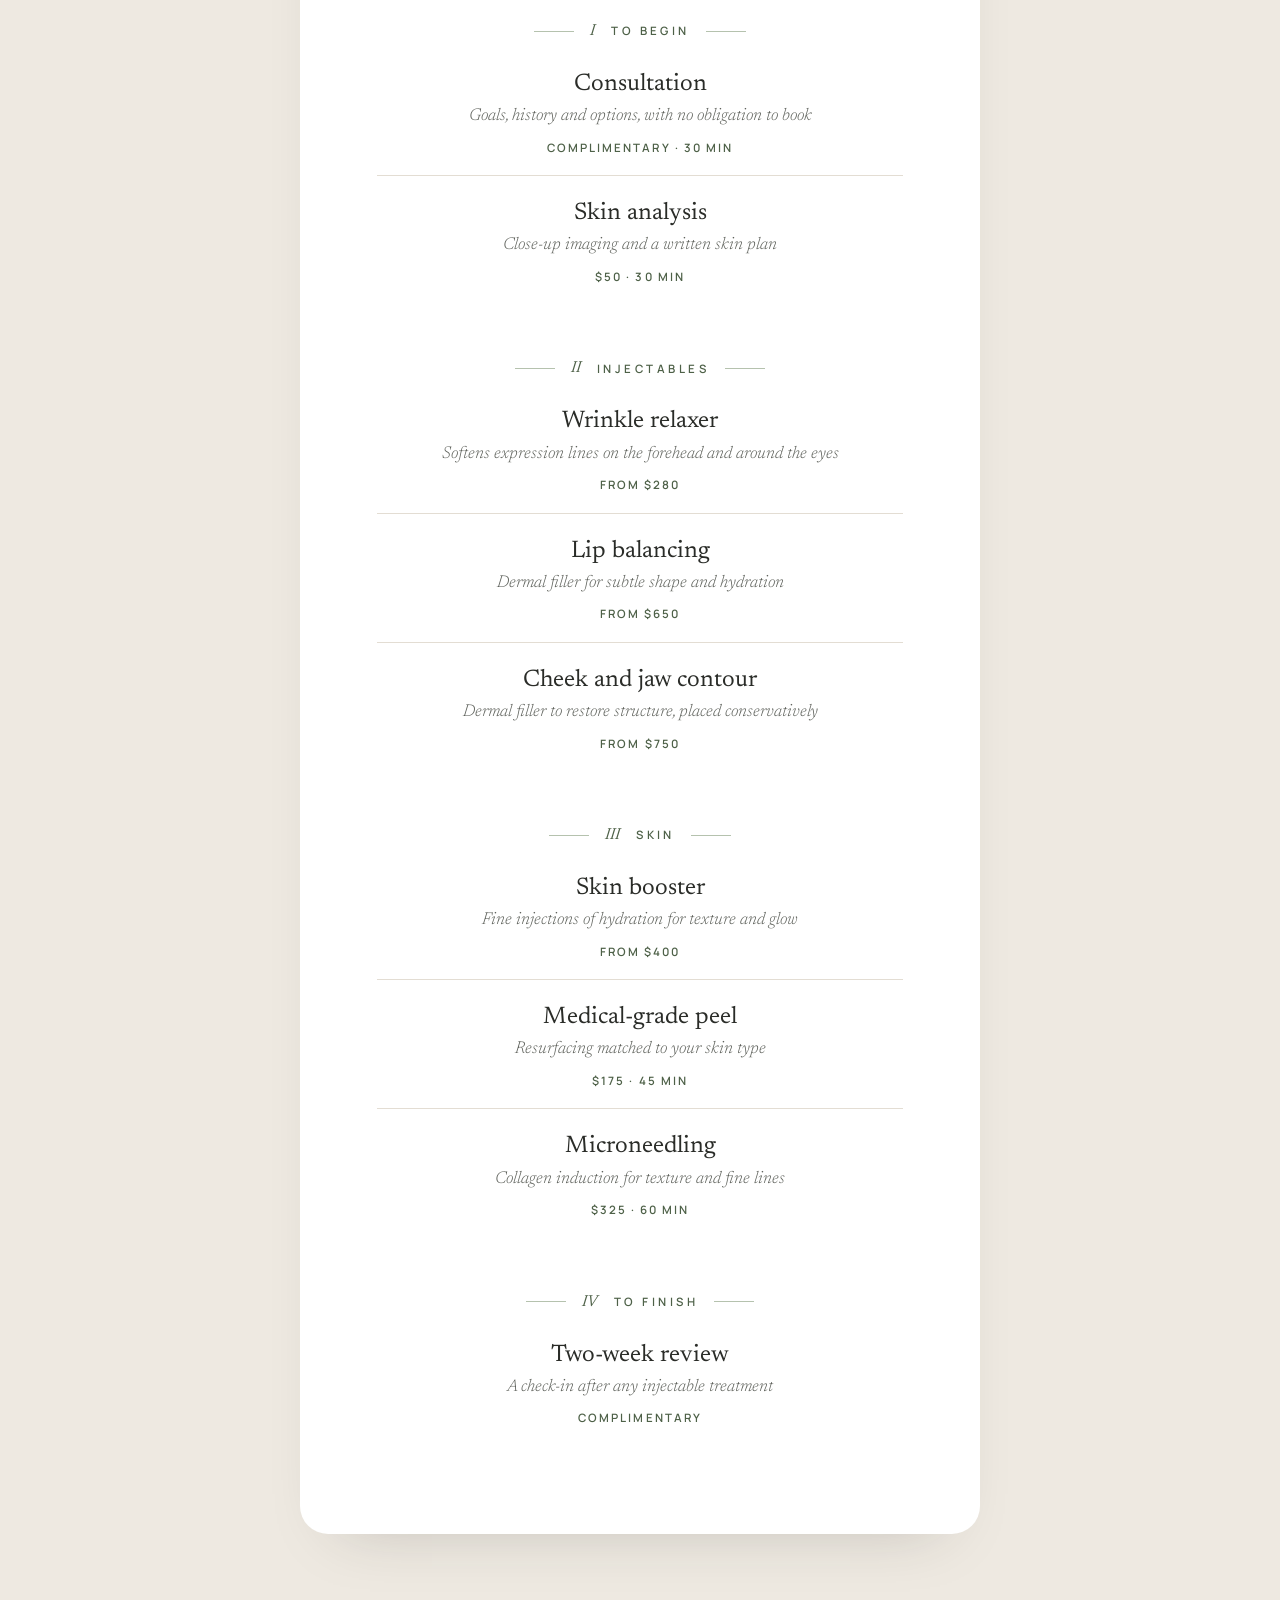
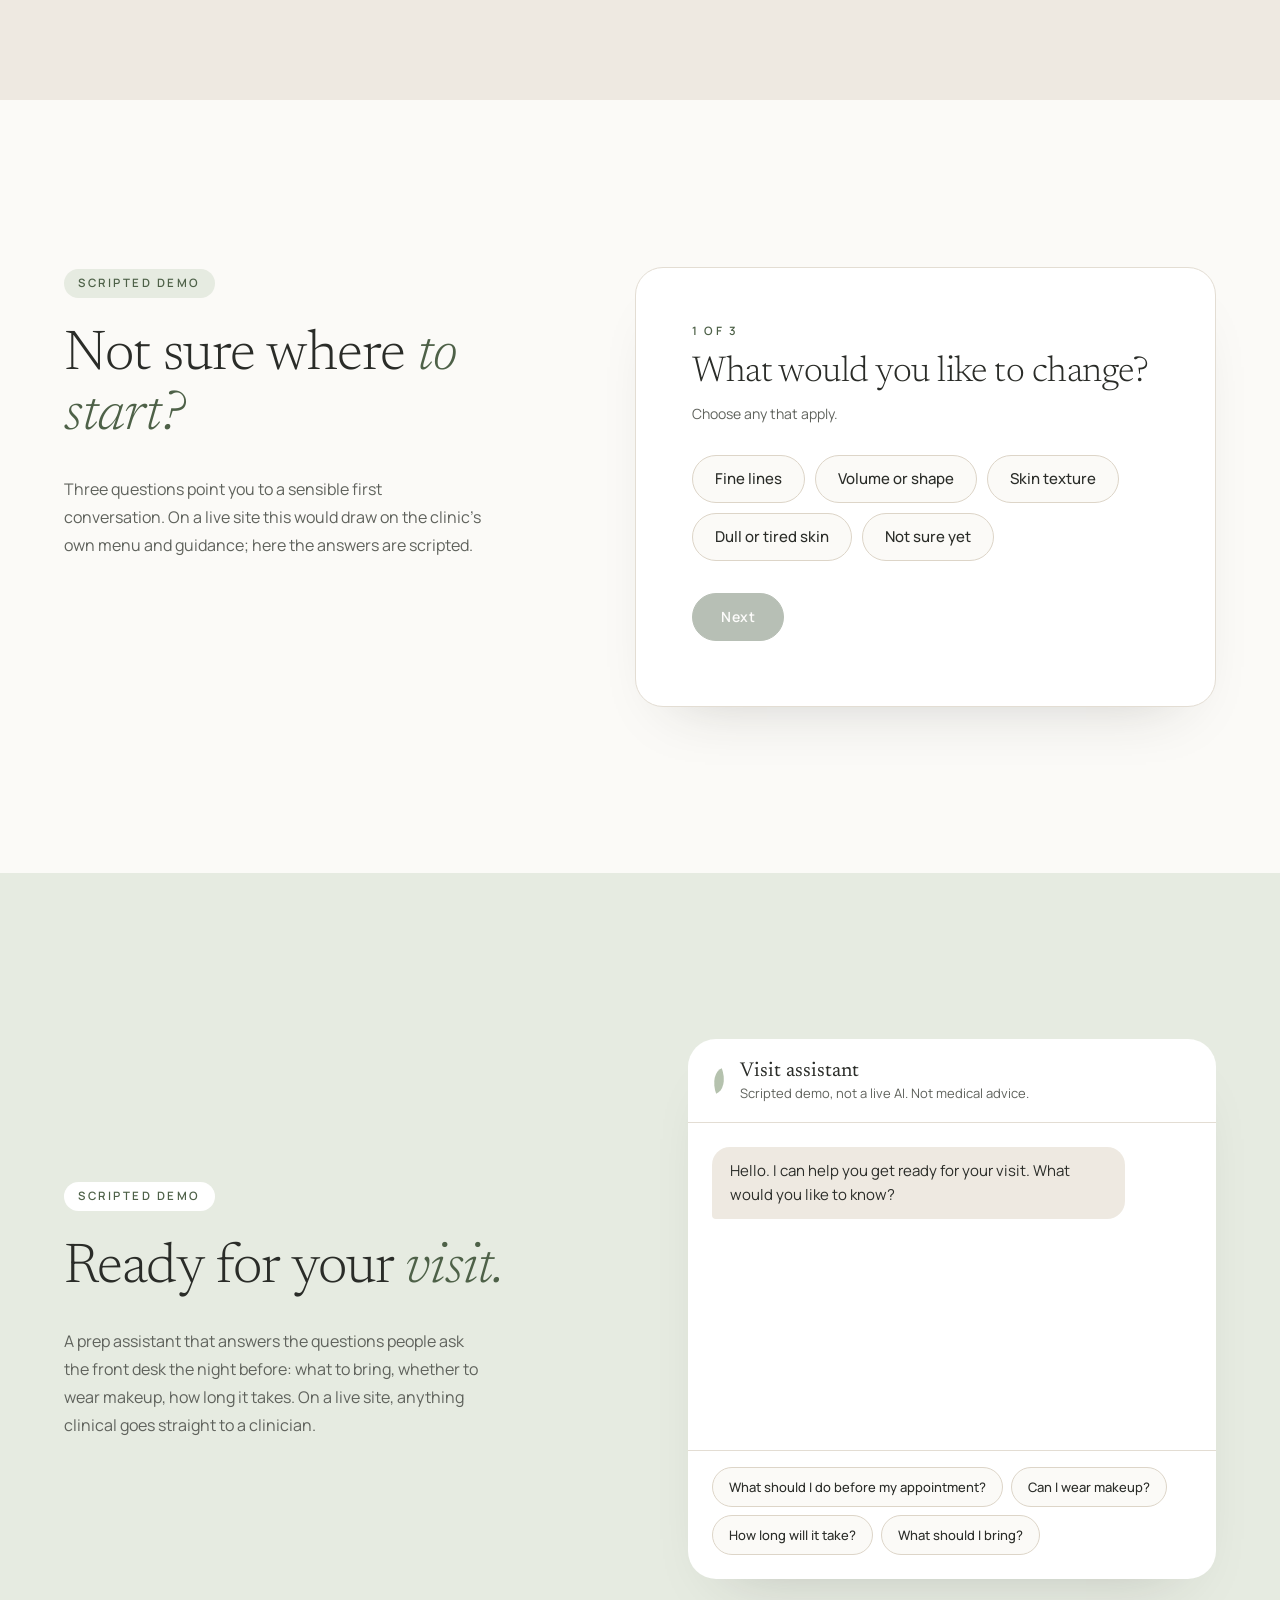
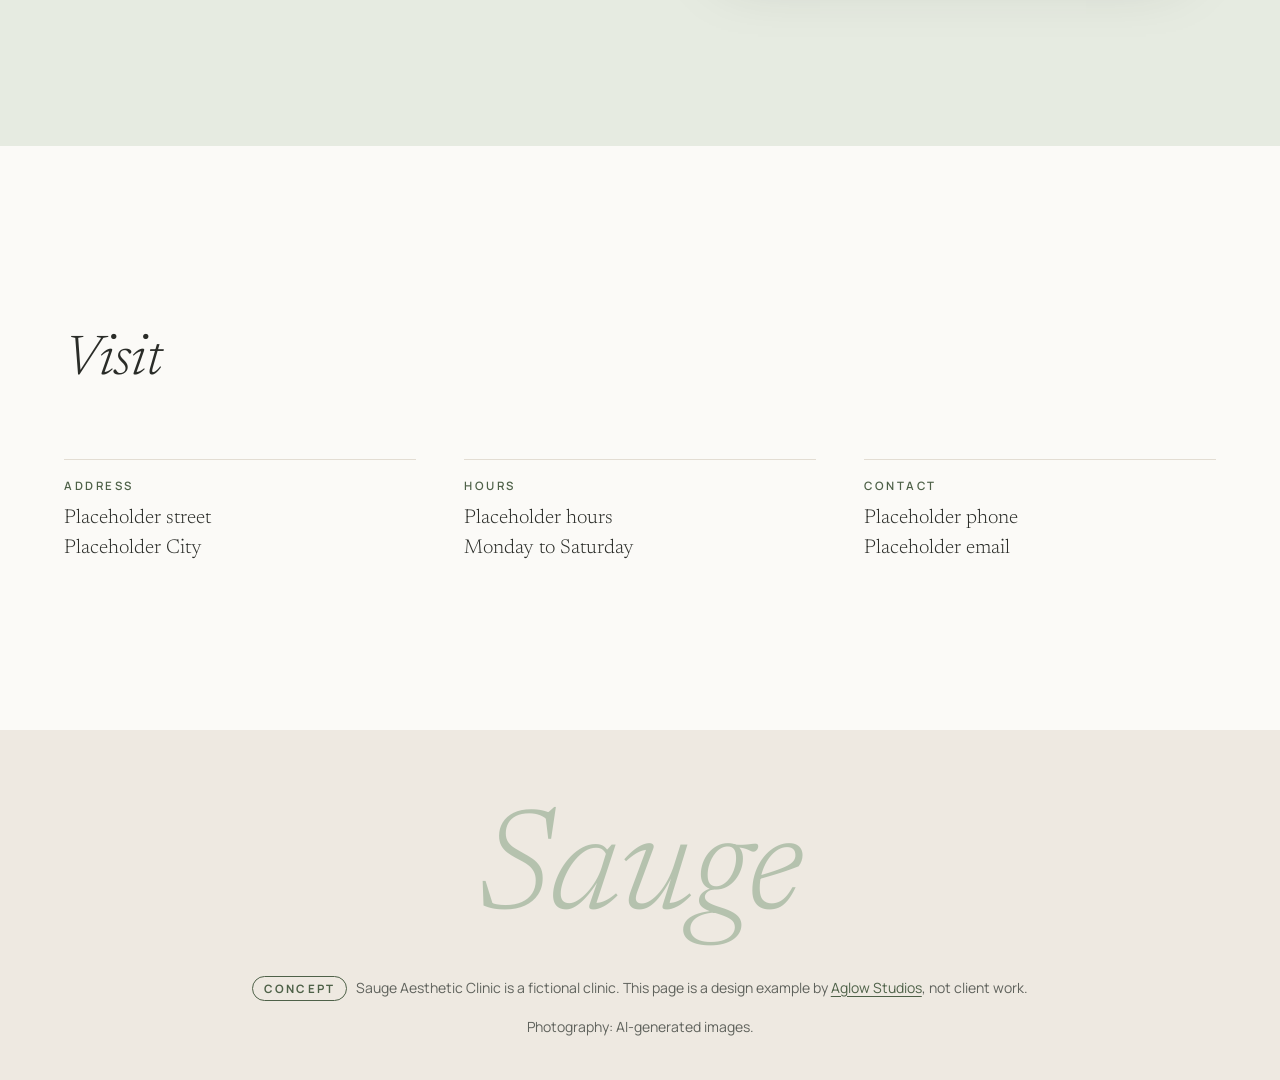
==== commit d3b1454f: "Add medspa photos and full-bleed hero Hero becomes a full-width photo (shoulder with vase and sphere" ====
--- a/concepts/medspa/index.html
+++ b/concepts/medspa/index.html
@@ -32,8 +32,11 @@
   </header>
 
   <main id="main">
-    <!-- Hero: split, generous space -->
+    <!-- Hero: full-bleed photo, copy on the empty wall (stacked on phones) -->
     <section class="hero" aria-labelledby="hero-title">
+      <figure class="frame hero__img" data-ph="Placeholder image: shoulder and still life">
+        <img src="../../assets/images/concepts/medspa-hero-2000.webp" srcset="../../assets/images/concepts/medspa-hero-1200.webp 1200w, ../../assets/images/concepts/medspa-hero-2000.webp 2000w" sizes="100vw" width="2000" height="1333" alt="A woman's bare shoulder seen from behind, a linen robe slipping off it, beside a sage-green glass vase and a stone sphere on a plaster plinth, with a window shadow across the wall." fetchpriority="high">
+      </figure>
       <div class="hero__copy">
         <p class="eyebrow">Aesthetic clinic &middot; Placeholder City</p>
         <h1 id="hero-title">Look rested,<br><em>not done.</em></h1>
@@ -43,15 +46,12 @@
           <a class="link" href="#menu">See the menu <span aria-hidden="true">&rarr;</span></a>
         </div>
       </div>
-      <figure class="frame hero__img" data-ph="Placeholder image: serum still life">
-        <img src="../../assets/images/concepts/medspa-hero-1600.webp" width="1600" height="1067" alt="A glass dropper bottle, two smooth stones and a sprig of eucalyptus on a white plaster ledge in soft morning light." fetchpriority="high">
-      </figure>
     </section>
 
     <!-- Approach -->
     <section class="approach" id="approach" aria-labelledby="ap-title">
       <figure class="frame approach__img" data-ph="Placeholder image: treatment room">
-        <img src="../../assets/images/concepts/medspa-room-1200.webp" width="1200" height="1500" loading="lazy" alt="An empty treatment room with a white bed, folded linen and an olive branch in a stone vase, lit by daylight through a sheer curtain.">
+        <img src="../../assets/images/concepts/medspa-room-1200.webp" width="1200" height="1494" loading="lazy" alt="A curved limewashed wall with an arched doorway and a small olive tree in a stone planter, daylight falling across a pale oak floor.">
       </figure>
       <div class="approach__copy">
         <p class="eyebrow">Our approach</p>
@@ -64,11 +64,19 @@
       </div>
     </section>
 
+    <!-- Image band: full-bleed scene, short line on the wall -->
+    <section class="band" aria-label="The clinic">
+      <figure class="frame band__img" data-ph="Placeholder image: figure in an arched room">
+        <img src="../../assets/images/concepts/medspa-band-2000.webp" srcset="../../assets/images/concepts/medspa-band-1200.webp 1200w, ../../assets/images/concepts/medspa-band-2000.webp 2000w" sizes="100vw" width="2000" height="1333" loading="lazy" alt="A woman seen from behind, seated on a low plaster plinth in a quiet limewashed room with an arched doorway and light falling across the wall.">
+      </figure>
+      <p class="band__line">A quiet room. An unhurried hour. <em>A clear plan.</em></p>
+    </section>
+
     <!-- Menu, laid out like a fine-dining menu -->
     <section class="menu" id="menu" aria-labelledby="menu-title">
       <div class="menu__card">
         <figure class="frame menu__img" data-ph="Placeholder image: still life detail">
-          <img src="../../assets/images/concepts/medspa-detail-1200.webp" width="1200" height="1500" loading="lazy" alt="A small white ceramic dish holding a few drops of clear gel beside a sage leaf on travertine.">
+          <img src="../../assets/images/concepts/medspa-detail-600.webp" width="600" height="538" loading="lazy" alt="A hand resting lightly on a collarbone, a white linen robe open at the neck.">
         </figure>
         <p class="eyebrow eyebrow--center">The menu</p>
         <h2 id="menu-title">Treatments</h2>
--- a/concepts/medspa/medspa.css
+++ b/concepts/medspa/medspa.css
@@ -142,18 +142,54 @@
 .frame.is-missing img { visibility: hidden; }
 .frame.is-missing::after { opacity: 1; }
 
-/* ---------- Hero ---------- */
-.hero {
-  max-width: var(--max); margin: 0 auto; padding: clamp(40px, 7vw, 96px) var(--gut) var(--sec);
-  display: grid; gap: 56px; align-items: center;
-}
+/* ---------- Hero ----------
+   Phones: copy on the page, then the photo full width below it.
+   Desktop: full-bleed photo; copy sits on the empty plaster wall at the left,
+   with a light veil so text stays above 4.5:1 over the window shadow. */
+.hero { display: flex; flex-direction: column-reverse; margin-bottom: var(--sec); }
+.hero__copy { padding: 24px var(--gut) 56px; }
 .hero h1 { font-size: var(--t-h1); line-height: 1.02; }
 .lead { font-size: var(--t-lead); font-weight: 300; color: var(--ink-soft); max-width: 36ch; margin: 32px 0 40px; }
-.hero__img { aspect-ratio: 4 / 5; box-shadow: var(--shadow); }
-.hero__img img { object-position: 80% 50%; }
+.hero__img { aspect-ratio: 4 / 3.4; border-radius: 0; }
+.hero__img img { object-position: 72% 50%; }
 @media (min-width: 960px) {
-  .hero { grid-template-columns: 1.05fr .95fr; gap: 80px; }
-  .hero__img { aspect-ratio: 4 / 4.6; }
+  .top { position: relative; z-index: 2; }
+  .hero {
+    position: relative; display: grid; align-items: center; isolation: isolate;
+    min-height: clamp(620px, 88vh, 900px); margin-top: -104px; padding: 104px 0 0;
+  }
+  .hero__img { position: absolute; inset: 0; z-index: -1; aspect-ratio: auto; }
+  .hero__img img { object-position: 70% 40%; }
+  .hero__img::before {
+    content: ""; position: absolute; inset: 0; z-index: 1;
+    background: linear-gradient(90deg, rgba(251, 250, 247, .85) 0%, rgba(251, 250, 247, .7) 34%, rgba(251, 250, 247, 0) 54%),
+                linear-gradient(180deg, rgba(251, 250, 247, .6), rgba(251, 250, 247, 0) 20%);
+  }
+  .hero__copy { width: 100%; max-width: var(--max); margin: 0 auto; padding: 0 var(--gut) 40px; }
+  .hero__copy > * { max-width: 470px; }
+  .hero .lead { max-width: 30ch; color: var(--ink); }
+  .top .btn--line { background: var(--white); }
+  .top .btn--line:hover { background: var(--sage-deep); }
+}
+
+/* ---------- Image band ---------- */
+.band { display: flex; flex-direction: column; }
+.band__line {
+  order: -1; padding: 0 var(--gut) 32px; max-width: 18ch;
+  font: 300 clamp(2rem, 4vw, 3.5rem)/1.12 var(--f-serif); letter-spacing: -.015em;
+}
+.band__line em { font-style: italic; color: var(--sage-deep); }
+.band__img { aspect-ratio: 4 / 3; border-radius: 0; }
+.band__img img { object-position: 72% 50%; }
+@media (min-width: 960px) {
+  .band { position: relative; isolation: isolate; min-height: clamp(560px, 80vh, 860px); }
+  .band__img { position: absolute; inset: 0; z-index: -1; aspect-ratio: auto; }
+  .band__img img { object-position: 60% 50%; }
+  .band__img::before {
+    content: ""; position: absolute; inset: 0; z-index: 1;
+    background: linear-gradient(90deg, rgba(251, 250, 247, .5), rgba(251, 250, 247, 0) 45%);
+  }
+  .band__line { order: 0; padding: clamp(64px, 9vw, 128px) 0 0 max(var(--gut), calc((100vw - var(--max)) / 2 + var(--gut))); }
 }
 
 /* ---------- Approach ---------- */
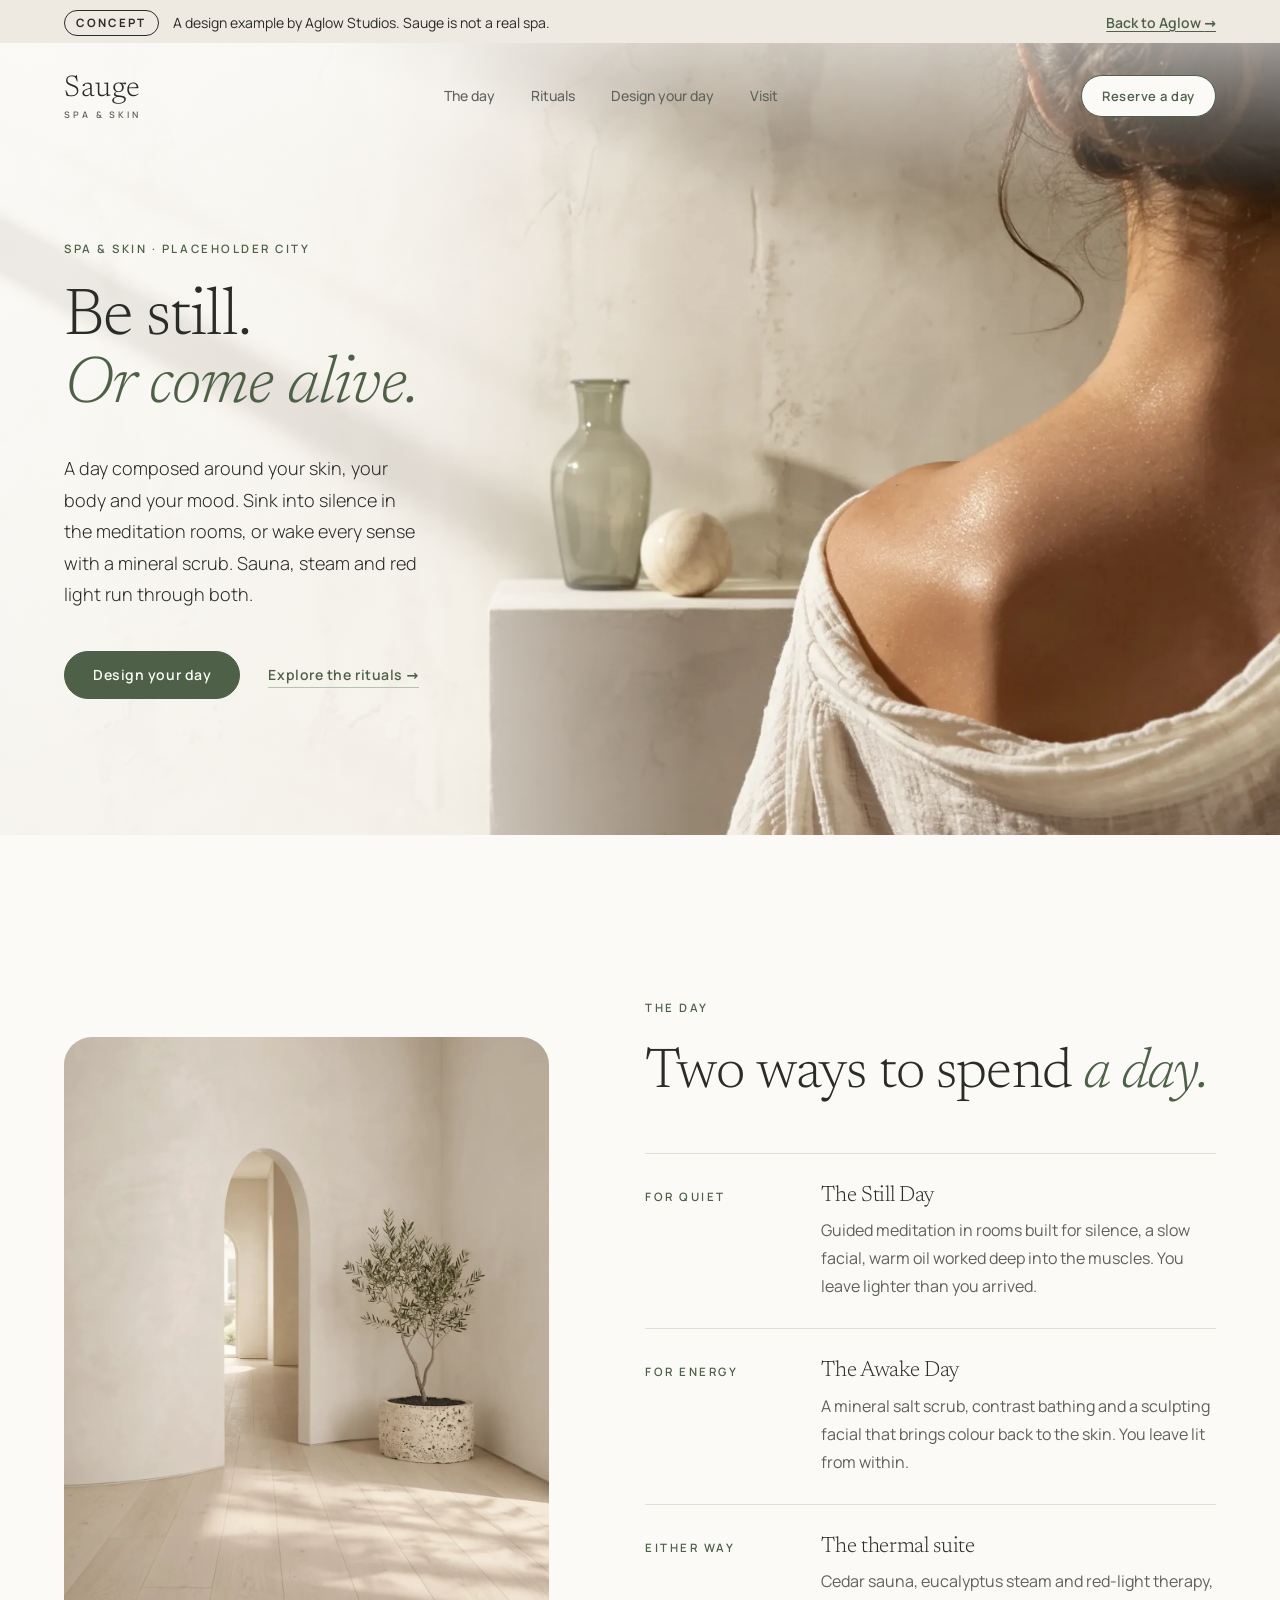
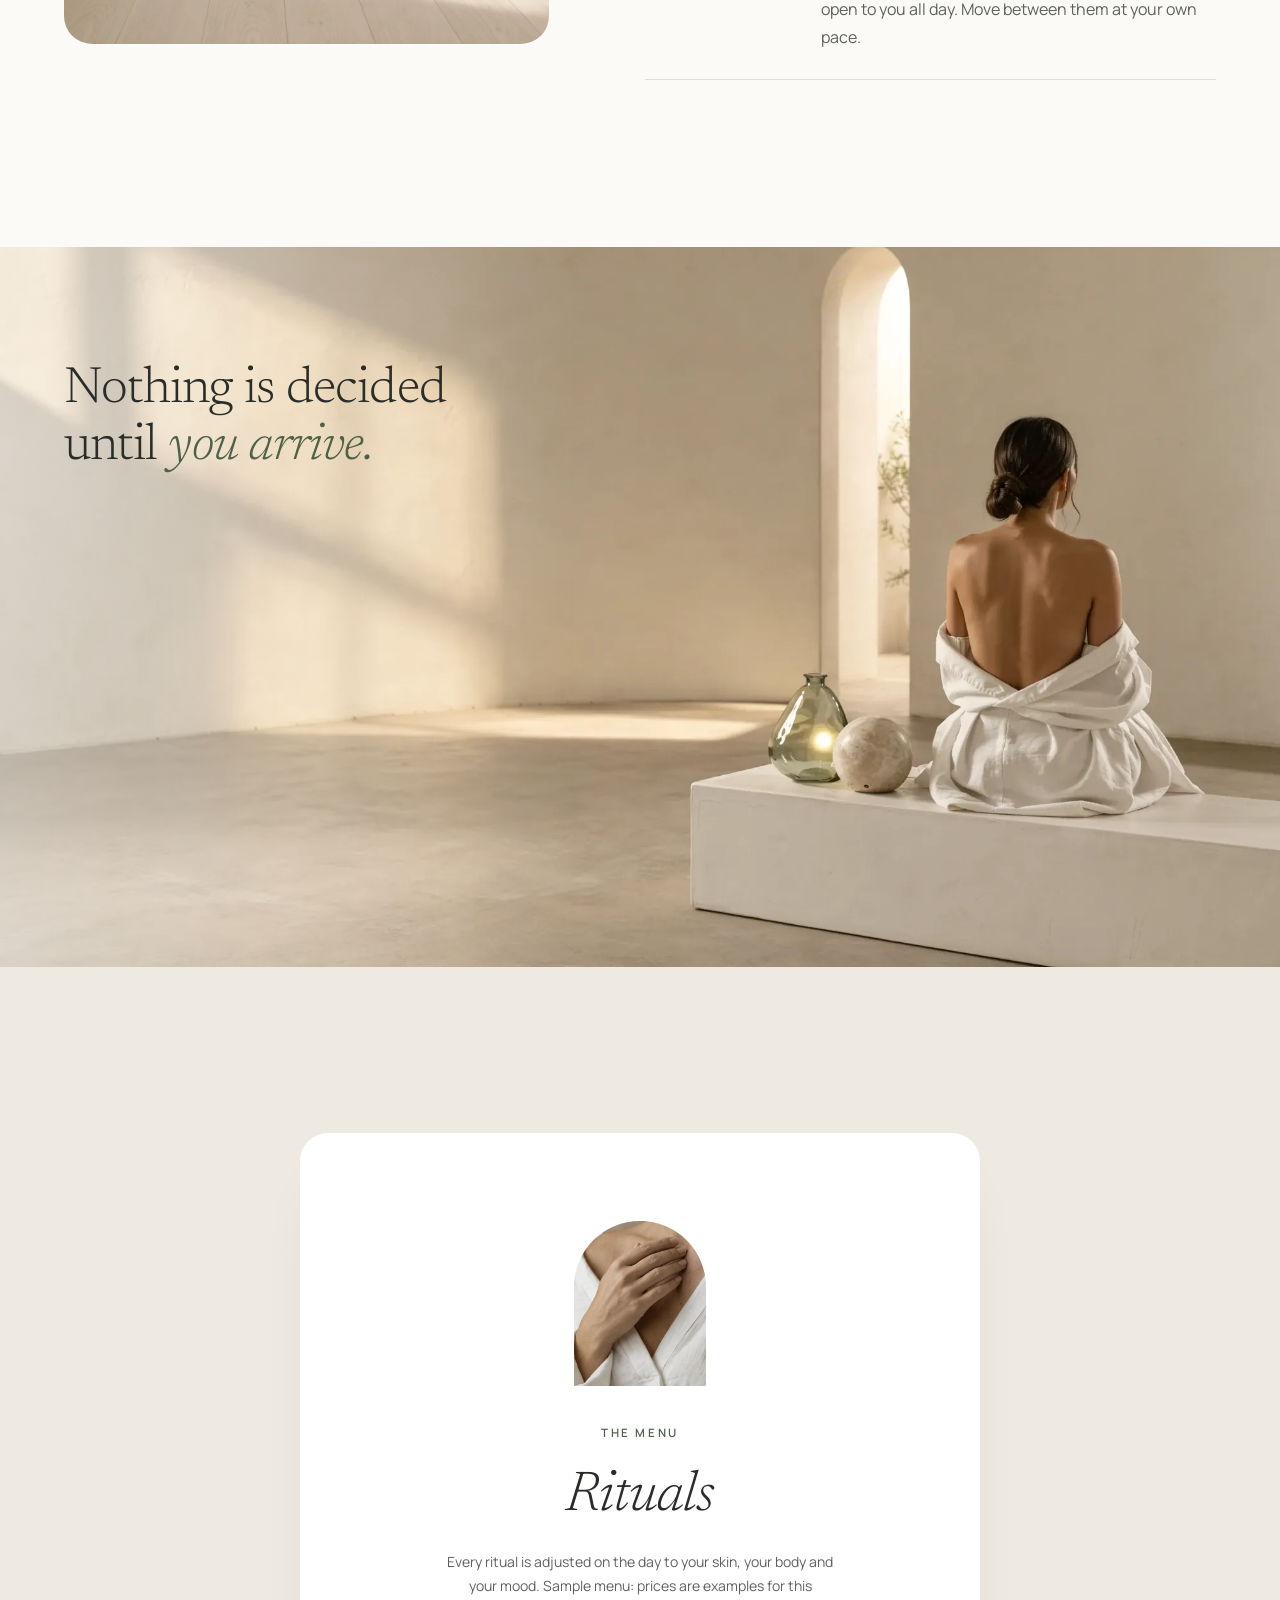
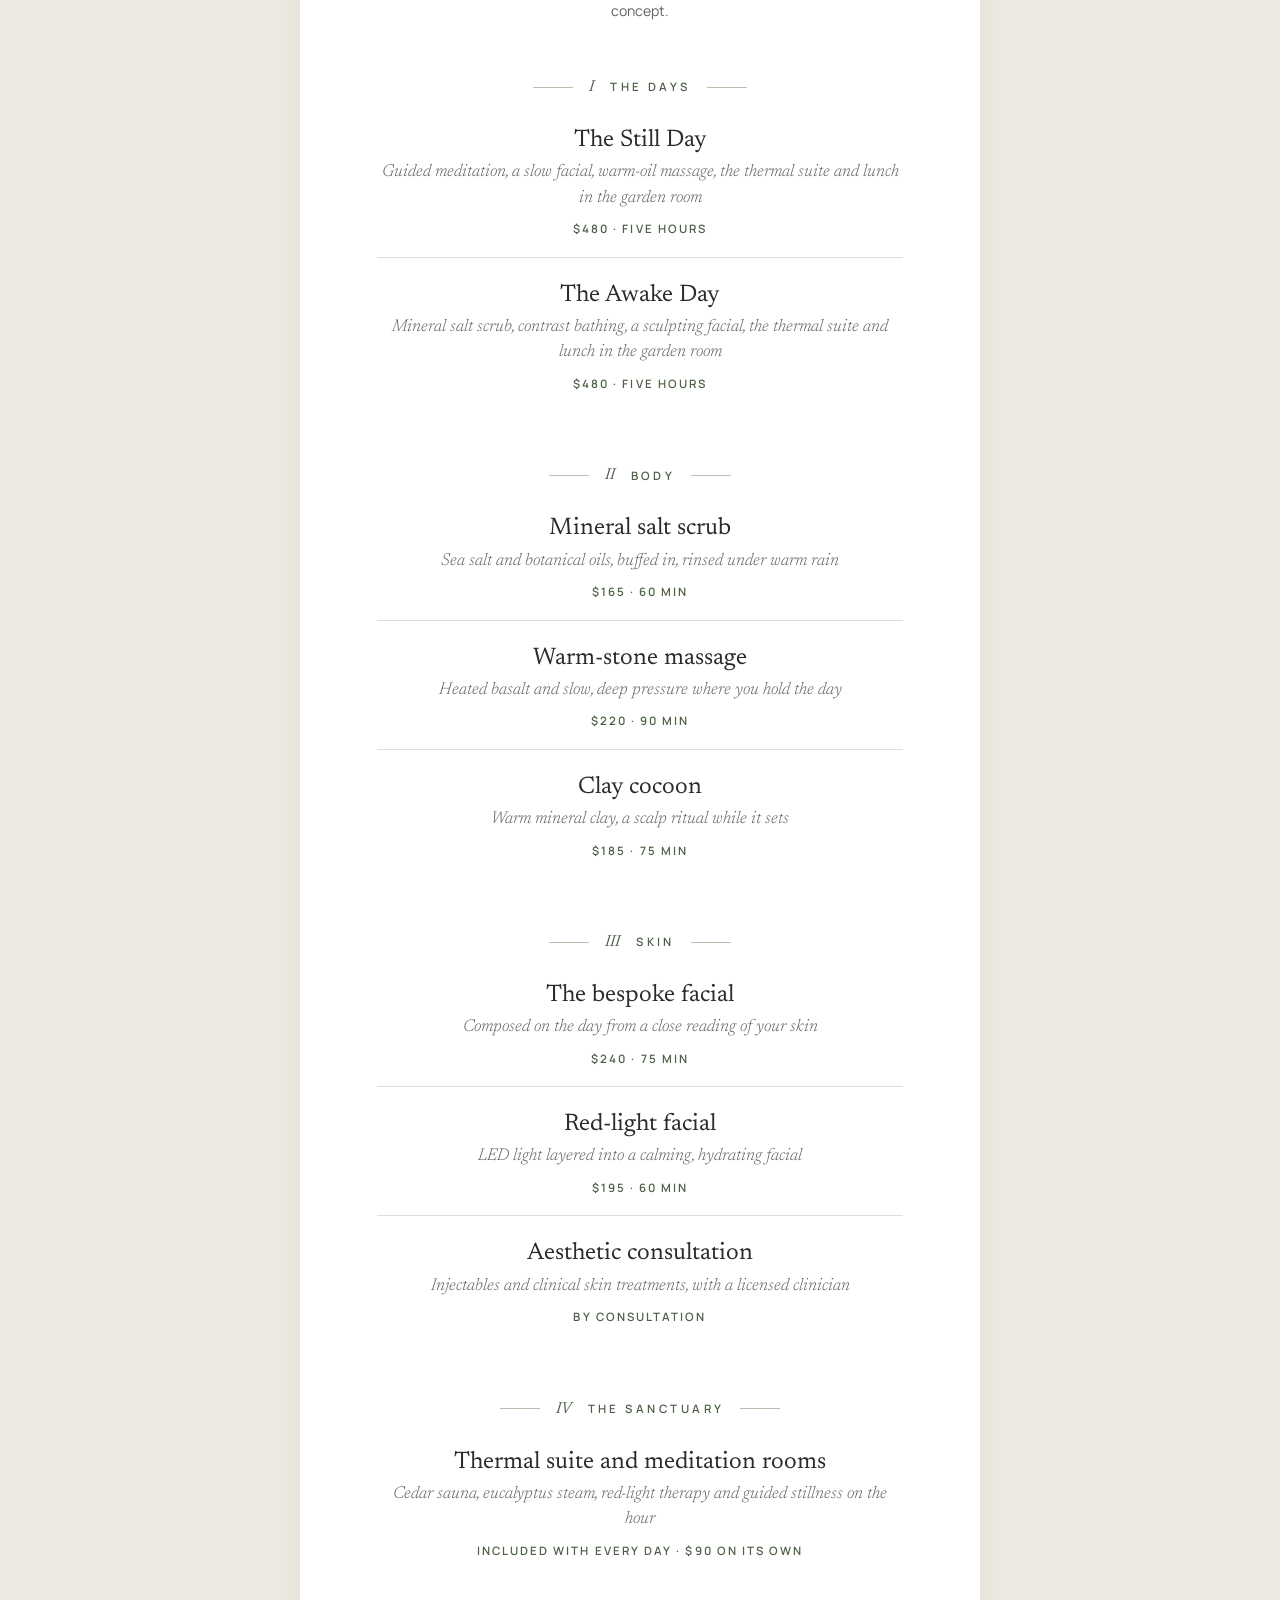
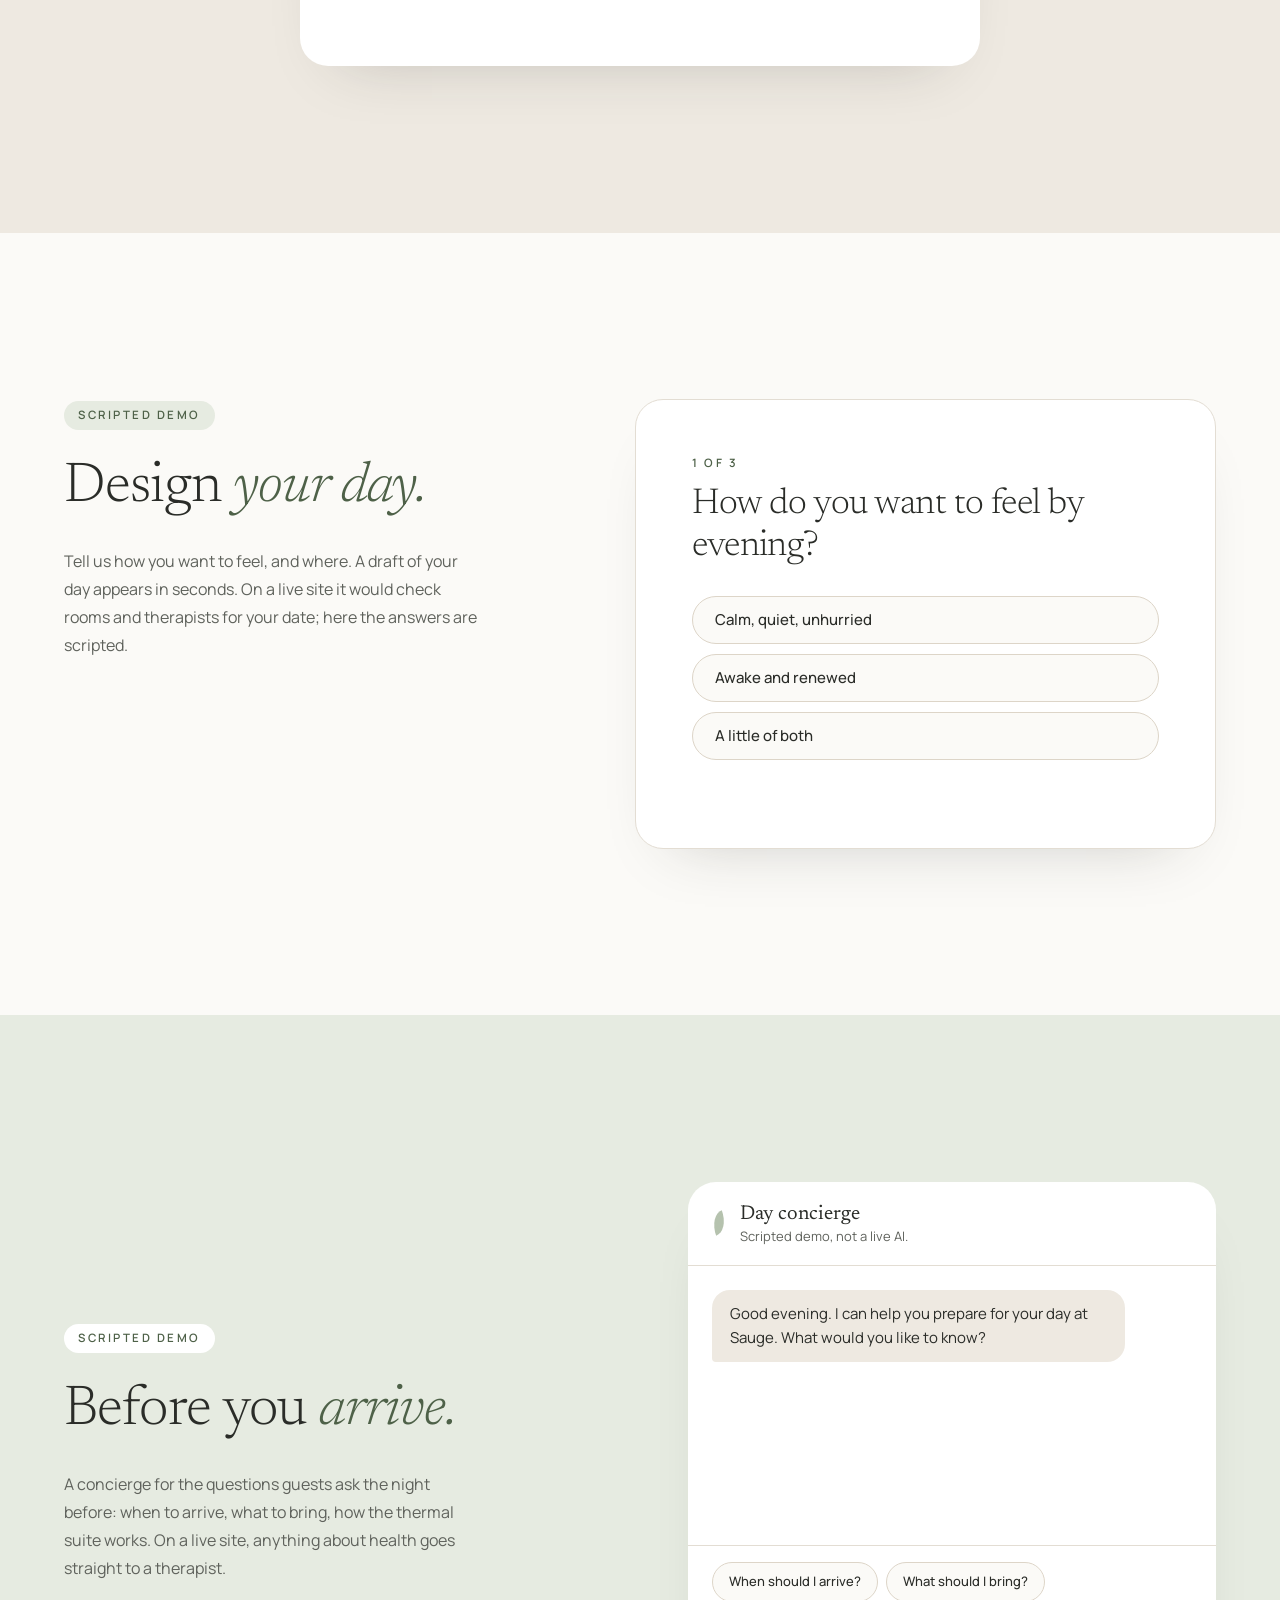
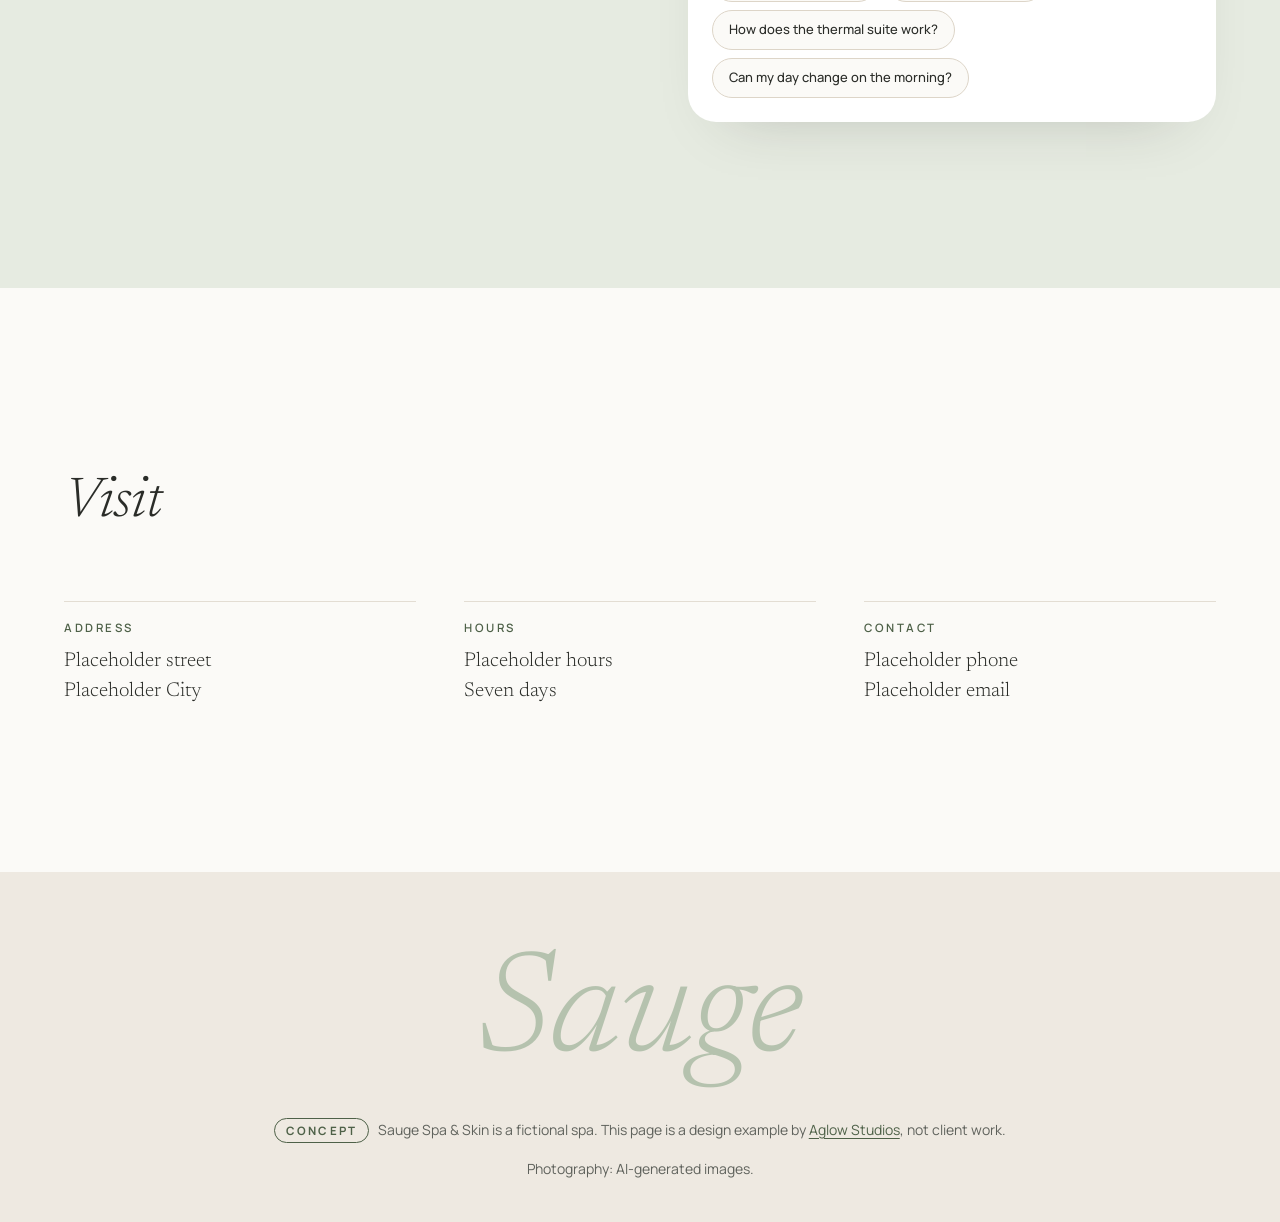
==== commit 9f5be2c2: "Rewrite medspa concept as an experiential luxury spa Owner direction: a day of luxury shaped around " ====
--- a/concepts/medspa/index.html
+++ b/concepts/medspa/index.html
@@ -3,8 +3,8 @@
 <head>
   <meta charset="utf-8">
   <meta name="viewport" content="width=device-width, initial-scale=1">
-  <title>Sauge Aesthetic Clinic · Concept by Aglow Studios</title>
-  <meta name="description" content="A concept website for a fictional aesthetic clinic, designed by Aglow Studios to show a calm, clinical direction. Not a real business.">
+  <title>Sauge Spa &amp; Skin · Concept by Aglow Studios</title>
+  <meta name="description" content="A concept website for a fictional luxury spa, designed by Aglow Studios to show a calm, high-end direction. Not a real business.">
   <meta name="robots" content="noindex">
   <link rel="icon" href="favicon.svg" type="image/svg+xml">
   <link rel="preload" href="fonts/newsreader-latin-wght-normal.woff2" as="font" type="font/woff2" crossorigin>
@@ -16,19 +16,19 @@
   <!-- Concept label: required on every concept page (see CLAUDE.md). -->
   <div class="concept-bar" role="note">
     <span class="concept-tag">Concept</span>
-    <p>A design example by Aglow Studios. Sauge is not a real clinic.</p>
+    <p>A design example by Aglow Studios. Sauge is not a real spa.</p>
     <a href="../../index.html">Back to Aglow <span aria-hidden="true">&rarr;</span></a>
   </div>
 
   <header class="top">
-    <a class="wordmark" href="#main" aria-label="Sauge Aesthetic Clinic, top of page">Sauge<span>Aesthetic clinic</span></a>
+    <a class="wordmark" href="#main" aria-label="Sauge Spa and Skin, top of page">Sauge<span>Spa &amp; skin</span></a>
     <nav aria-label="Sections">
-      <a href="#approach">Approach</a>
-      <a href="#menu">Treatments</a>
-      <a href="#finder">Treatment finder</a>
+      <a href="#day">The day</a>
+      <a href="#menu">Rituals</a>
+      <a href="#finder">Design your day</a>
       <a href="#visit">Visit</a>
     </nav>
-    <a class="btn btn--line" href="#prep">Book a consultation</a>
+    <a class="btn btn--line" href="#finder">Reserve a day</a>
   </header>
 
   <main id="main">
@@ -38,138 +38,139 @@
         <img src="../../assets/images/concepts/medspa-hero-2000.webp" srcset="../../assets/images/concepts/medspa-hero-1200.webp 1200w, ../../assets/images/concepts/medspa-hero-2000.webp 2000w" sizes="100vw" width="2000" height="1333" alt="A woman's bare shoulder seen from behind, a linen robe slipping off it, beside a sage-green glass vase and a stone sphere on a plaster plinth, with a window shadow across the wall." fetchpriority="high">
       </figure>
       <div class="hero__copy">
-        <p class="eyebrow">Aesthetic clinic &middot; Placeholder City</p>
-        <h1 id="hero-title">Look rested,<br><em>not done.</em></h1>
-        <p class="lead">Injectables and skin treatments planned slowly, with a clinician who listens first. Placeholder copy.</p>
+        <p class="eyebrow">Spa &amp; skin &middot; Placeholder City</p>
+        <h1 id="hero-title">Be still.<br><em>Or come alive.</em></h1>
+        <p class="lead">A day composed around your skin, your body and your mood. Sink into silence in the meditation rooms, or wake every sense with a mineral scrub. Sauna, steam and red light run through both.</p>
         <div class="actions">
-          <a class="btn btn--solid" href="#finder">Find your treatment</a>
-          <a class="link" href="#menu">See the menu <span aria-hidden="true">&rarr;</span></a>
+          <a class="btn btn--solid" href="#finder">Design your day</a>
+          <a class="link" href="#menu">Explore the rituals <span aria-hidden="true">&rarr;</span></a>
         </div>
       </div>
     </section>
 
-    <!-- Approach -->
-    <section class="approach" id="approach" aria-labelledby="ap-title">
-      <figure class="frame approach__img" data-ph="Placeholder image: treatment room">
+    <!-- The day: two ways through it -->
+    <section class="approach" id="day" aria-labelledby="ap-title">
+      <figure class="frame approach__img" data-ph="Placeholder image: arched room">
         <img src="../../assets/images/concepts/medspa-room-1200.webp" width="1200" height="1494" loading="lazy" alt="A curved limewashed wall with an arched doorway and a small olive tree in a stone planter, daylight falling across a pale oak floor.">
       </figure>
       <div class="approach__copy">
-        <p class="eyebrow">Our approach</p>
-        <h2 id="ap-title">Less, placed <em>well</em>.</h2>
+        <p class="eyebrow">The day</p>
+        <h2 id="ap-title">Two ways to spend <em>a&nbsp;day.</em></h2>
         <ol class="steps">
-          <li><span class="step__when">First visit</span><h3>A conversation</h3><p>Thirty unhurried minutes on your goals, history and options. No obligation to book anything. Placeholder copy.</p></li>
-          <li><span class="step__when">Treatment day</span><h3>A written plan</h3><p>You leave with what was done, where, and what to expect over the next two weeks. Placeholder copy.</p></li>
-          <li><span class="step__when">Two weeks later</span><h3>A review</h3><p>A complimentary check-in to see how things have settled. Placeholder copy.</p></li>
+          <li><span class="step__when">For quiet</span><h3>The Still Day</h3><p>Guided meditation in rooms built for silence, a slow facial, warm oil worked deep into the muscles. You leave lighter than you arrived.</p></li>
+          <li><span class="step__when">For energy</span><h3>The Awake Day</h3><p>A mineral salt scrub, contrast bathing and a sculpting facial that brings colour back to the skin. You leave lit from within.</p></li>
+          <li><span class="step__when">Either way</span><h3>The thermal suite</h3><p>Cedar sauna, eucalyptus steam and red-light therapy, open to you all day. Move between them at your own pace.</p></li>
         </ol>
       </div>
     </section>
 
     <!-- Image band: full-bleed scene, short line on the wall -->
-    <section class="band" aria-label="The clinic">
+    <section class="band" aria-label="The spa">
       <figure class="frame band__img" data-ph="Placeholder image: figure in an arched room">
         <img src="../../assets/images/concepts/medspa-band-2000.webp" srcset="../../assets/images/concepts/medspa-band-1200.webp 1200w, ../../assets/images/concepts/medspa-band-2000.webp 2000w" sizes="100vw" width="2000" height="1333" loading="lazy" alt="A woman seen from behind, seated on a low plaster plinth in a quiet limewashed room with an arched doorway and light falling across the wall.">
       </figure>
-      <p class="band__line">A quiet room. An unhurried hour. <em>A clear plan.</em></p>
+      <p class="band__line">Nothing is decided until <em>you arrive.</em></p>
     </section>
 
-    <!-- Menu, laid out like a fine-dining menu -->
+    <!-- Rituals, laid out like a fine-dining menu -->
     <section class="menu" id="menu" aria-labelledby="menu-title">
       <div class="menu__card">
-        <figure class="frame menu__img" data-ph="Placeholder image: still life detail">
+        <figure class="frame menu__img" data-ph="Placeholder image: detail">
           <img src="../../assets/images/concepts/medspa-detail-600.webp" width="600" height="538" loading="lazy" alt="A hand resting lightly on a collarbone, a white linen robe open at the neck.">
         </figure>
         <p class="eyebrow eyebrow--center">The menu</p>
-        <h2 id="menu-title">Treatments</h2>
-        <p class="menu__note">Sample menu. Prices are examples for this concept. Every injectable treatment begins with a consultation with a licensed clinician.</p>
+        <h2 id="menu-title">Rituals</h2>
+        <p class="menu__note">Every ritual is adjusted on the day to your skin, your body and your mood. Sample menu: prices are examples for this concept.</p>
 
         <div class="course">
-          <h3><span>I</span>To begin</h3>
-          <div class="dish"><p class="dish__name">Consultation</p><p class="dish__desc">Goals, history and options, with no obligation to book</p><p class="dish__price">Complimentary &middot; 30 min</p></div>
-          <div class="dish"><p class="dish__name">Skin analysis</p><p class="dish__desc">Close-up imaging and a written skin plan</p><p class="dish__price">$50 &middot; 30 min</p></div>
+          <h3><span>I</span>The days</h3>
+          <div class="dish"><p class="dish__name">The Still Day</p><p class="dish__desc">Guided meditation, a slow facial, warm-oil massage, the thermal suite and lunch in the garden room</p><p class="dish__price">$480 &middot; Five hours</p></div>
+          <div class="dish"><p class="dish__name">The Awake Day</p><p class="dish__desc">Mineral salt scrub, contrast bathing, a sculpting facial, the thermal suite and lunch in the garden room</p><p class="dish__price">$480 &middot; Five hours</p></div>
         </div>
         <div class="course">
-          <h3><span>II</span>Injectables</h3>
-          <div class="dish"><p class="dish__name">Wrinkle relaxer</p><p class="dish__desc">Softens expression lines on the forehead and around the eyes</p><p class="dish__price">From $280</p></div>
-          <div class="dish"><p class="dish__name">Lip balancing</p><p class="dish__desc">Dermal filler for subtle shape and hydration</p><p class="dish__price">From $650</p></div>
-          <div class="dish"><p class="dish__name">Cheek and jaw contour</p><p class="dish__desc">Dermal filler to restore structure, placed conservatively</p><p class="dish__price">From $750</p></div>
+          <h3><span>II</span>Body</h3>
+          <div class="dish"><p class="dish__name">Mineral salt scrub</p><p class="dish__desc">Sea salt and botanical oils, buffed in, rinsed under warm rain</p><p class="dish__price">$165 &middot; 60 min</p></div>
+          <div class="dish"><p class="dish__name">Warm-stone massage</p><p class="dish__desc">Heated basalt and slow, deep pressure where you hold the day</p><p class="dish__price">$220 &middot; 90 min</p></div>
+          <div class="dish"><p class="dish__name">Clay cocoon</p><p class="dish__desc">Warm mineral clay, a scalp ritual while it sets</p><p class="dish__price">$185 &middot; 75 min</p></div>
         </div>
         <div class="course">
           <h3><span>III</span>Skin</h3>
-          <div class="dish"><p class="dish__name">Skin booster</p><p class="dish__desc">Fine injections of hydration for texture and glow</p><p class="dish__price">From $400</p></div>
-          <div class="dish"><p class="dish__name">Medical-grade peel</p><p class="dish__desc">Resurfacing matched to your skin type</p><p class="dish__price">$175 &middot; 45 min</p></div>
-          <div class="dish"><p class="dish__name">Microneedling</p><p class="dish__desc">Collagen induction for texture and fine lines</p><p class="dish__price">$325 &middot; 60 min</p></div>
+          <div class="dish"><p class="dish__name">The bespoke facial</p><p class="dish__desc">Composed on the day from a close reading of your skin</p><p class="dish__price">$240 &middot; 75 min</p></div>
+          <div class="dish"><p class="dish__name">Red-light facial</p><p class="dish__desc">LED light layered into a calming, hydrating facial</p><p class="dish__price">$195 &middot; 60 min</p></div>
+          <div class="dish"><p class="dish__name">Aesthetic consultation</p><p class="dish__desc">Injectables and clinical skin treatments, with a licensed clinician</p><p class="dish__price">By consultation</p></div>
         </div>
         <div class="course">
-          <h3><span>IV</span>To finish</h3>
-          <div class="dish"><p class="dish__name">Two-week review</p><p class="dish__desc">A check-in after any injectable treatment</p><p class="dish__price">Complimentary</p></div>
+          <h3><span>IV</span>The sanctuary</h3>
+          <div class="dish"><p class="dish__name">Thermal suite and meditation rooms</p><p class="dish__desc">Cedar sauna, eucalyptus steam, red-light therapy and guided stillness on the hour</p><p class="dish__price">Included with every day &middot; $90 on its own</p></div>
         </div>
       </div>
     </section>
 
-    <!-- AI demo 1: treatment finder -->
+    <!-- AI demo 1: design your day -->
     <section class="finder" id="finder" aria-labelledby="finder-title">
       <div class="finder__intro">
         <p class="demo-tag">Scripted demo</p>
-        <h2 id="finder-title">Not sure where <em>to start?</em></h2>
-        <p>Three questions point you to a sensible first conversation. On a live site this would draw on the clinic's own menu and guidance; here the answers are scripted.</p>
+        <h2 id="finder-title">Design <em>your day.</em></h2>
+        <p>Tell us how you want to feel, and where. A draft of your day appears in seconds. On a live site it would check rooms and therapists for your date; here the answers are scripted.</p>
       </div>
       <div class="finder__card" data-finder>
-        <div class="fq is-active" data-step="1" role="group" aria-labelledby="fq1">
+        <div class="fq is-active" data-step="1" data-type="one" data-name="mood" role="group" aria-labelledby="fq1">
           <p class="fq__count">1 of 3</p>
-          <h3 id="fq1">What would you like to change?</h3>
+          <h3 id="fq1">How do you want to feel by evening?</h3>
+          <div class="chips chips--stack">
+            <button type="button" class="chip" value="still">Calm, quiet, unhurried</button>
+            <button type="button" class="chip" value="awake">Awake and renewed</button>
+            <button type="button" class="chip" value="both">A little of both</button>
+          </div>
+        </div>
+        <div class="fq" data-step="2" data-type="many" data-name="focus" role="group" aria-labelledby="fq2">
+          <p class="fq__count">2 of 3</p>
+          <h3 id="fq2">Where should we focus?</h3>
           <p class="fq__hint">Choose any that apply.</p>
           <div class="chips">
-            <button type="button" class="chip" data-multi="lines" aria-pressed="false">Fine lines</button>
-            <button type="button" class="chip" data-multi="volume" aria-pressed="false">Volume or shape</button>
-            <button type="button" class="chip" data-multi="texture" aria-pressed="false">Skin texture</button>
-            <button type="button" class="chip" data-multi="dull" aria-pressed="false">Dull or tired skin</button>
-            <button type="button" class="chip" data-multi="unsure" aria-pressed="false">Not sure yet</button>
+            <button type="button" class="chip" value="skin">Skin</button>
+            <button type="button" class="chip" value="body">Body</button>
+            <button type="button" class="chip" value="mind">Mind</button>
           </div>
           <button type="button" class="btn btn--solid" data-next disabled>Next</button>
         </div>
-        <div class="fq" data-step="2" role="group" aria-labelledby="fq2">
-          <p class="fq__count">2 of 3</p>
-          <h3 id="fq2">Is there a date you are planning around?</h3>
-          <div class="chips chips--stack">
-            <button type="button" class="chip" data-one="timing" value="soon">An event in the next two weeks</button>
-            <button type="button" class="chip" data-one="timing" value="month">Something in a month or two</button>
-            <button type="button" class="chip" data-one="timing" value="none">No date in mind</button>
+        <div class="fq" data-step="3" data-type="many" data-name="extras" role="group" aria-labelledby="fq3">
+          <p class="fq__count">3 of 3</p>
+          <h3 id="fq3">What should run through the day?</h3>
+          <p class="fq__hint">Choose any that appeal.</p>
+          <div class="chips">
+            <button type="button" class="chip" value="sauna">Cedar sauna</button>
+            <button type="button" class="chip" value="steam">Eucalyptus steam</button>
+            <button type="button" class="chip" value="light">Red-light therapy</button>
+            <button type="button" class="chip" value="meditate">Guided meditation</button>
           </div>
-        </div>
-        <div class="fq" data-step="3" role="group" aria-labelledby="fq3">
-          <p class="fq__count">3 of 3</p>
-          <h3 id="fq3">Have you had injectables before?</h3>
-          <div class="chips chips--stack">
-            <button type="button" class="chip" data-one="before" value="yes">Yes</button>
-            <button type="button" class="chip" data-one="before" value="no">No, this would be my first time</button>
-          </div>
+          <button type="button" class="btn btn--solid" data-next disabled>See my day</button>
         </div>
         <div class="fresult" data-fresult hidden tabindex="-1">
-          <p class="fq__count">A suggested starting point</p>
-          <h3>Talk to us about</h3>
-          <ul class="fresult__list" data-flist></ul>
-          <p class="fresult__note" data-fnote></p>
+          <p class="fq__count">A draft of your day</p>
+          <h3 data-ftitle></h3>
+          <ol class="fresult__list" data-flist></ol>
           <div class="actions">
-            <a class="btn btn--solid" href="#prep" data-fbook>Book a consultation</a>
+            <a class="btn btn--solid" href="#prep" data-fbook>Reserve this day</a>
             <button type="button" class="link" data-frestart>Start again</button>
           </div>
-          <p class="fine">Example result, not medical advice. A clinician decides what is suitable at your consultation.</p>
+          <p class="fine">Example itinerary. Your therapist adjusts it on arrival after reading your skin.</p>
         </div>
         <button type="button" class="link fback" data-fback hidden><span aria-hidden="true">&larr;</span> Back</button>
       </div>
     </section>
 
-    <!-- AI demo 2: pre-visit prep assistant -->
+    <!-- AI demo 2: day concierge -->
     <section class="prep" id="prep" aria-labelledby="prep-title">
       <div class="prep__copy">
         <p class="demo-tag">Scripted demo</p>
-        <h2 id="prep-title">Ready for your <em>visit.</em></h2>
-        <p>A prep assistant that answers the questions people ask the front desk the night before: what to bring, whether to wear makeup, how long it takes. On a live site, anything clinical goes straight to a clinician.</p>
+        <h2 id="prep-title">Before you <em>arrive.</em></h2>
+        <p>A concierge for the questions guests ask the night before: when to arrive, what to bring, how the thermal suite works. On a live site, anything about health goes straight to a therapist.</p>
       </div>
       <div class="assistant" data-assistant>
         <div class="assistant__head">
           <span class="leaf" aria-hidden="true"></span>
-          <p><strong>Visit assistant</strong><span>Scripted demo, not a live AI. Not medical advice.</span></p>
+          <p><strong>Day concierge</strong><span>Scripted demo, not a live AI.</span></p>
         </div>
         <div class="assistant__body" aria-live="polite"></div>
         <div class="assistant__suggest" aria-label="Suggested questions"></div>
@@ -181,7 +182,7 @@
       <h2 id="visit-title">Visit</h2>
       <dl class="visit__grid">
         <div><dt>Address</dt><dd>Placeholder street<br>Placeholder City</dd></div>
-        <div><dt>Hours</dt><dd>Placeholder hours<br>Monday to Saturday</dd></div>
+        <div><dt>Hours</dt><dd>Placeholder hours<br>Seven days</dd></div>
         <div><dt>Contact</dt><dd>Placeholder phone<br>Placeholder email</dd></div>
       </dl>
     </section>
@@ -189,7 +190,7 @@
 
   <footer class="foot">
     <p class="foot__mark" aria-hidden="true">Sauge</p>
-    <p><span class="concept-tag">Concept</span> Sauge Aesthetic Clinic is a fictional clinic. This page is a design example by <a href="../../index.html">Aglow Studios</a>, not client work.</p>
+    <p><span class="concept-tag">Concept</span> Sauge Spa &amp; Skin is a fictional spa. This page is a design example by <a href="../../index.html">Aglow Studios</a>, not client work.</p>
     <p>Photography: AI-generated images.</p>
   </footer>
 
--- a/concepts/medspa/medspa.css
+++ b/concepts/medspa/medspa.css
@@ -167,7 +167,8 @@
   }
   .hero__copy { width: 100%; max-width: var(--max); margin: 0 auto; padding: 0 var(--gut) 40px; }
   .hero__copy > * { max-width: 470px; }
-  .hero .lead { max-width: 30ch; color: var(--ink); }
+  .hero h1 { font-size: clamp(3.25rem, 5.2vw, 4.75rem); max-width: 600px; }
+  .hero .lead { max-width: 33ch; color: var(--ink); }
   .top .btn--line { background: var(--white); }
   .top .btn--line:hover { background: var(--sage-deep); }
 }
@@ -263,7 +264,8 @@
 .fback { position: absolute; left: clamp(28px, 4.5vw, 56px); bottom: 20px; }
 .fresult:focus { outline: none; }
 .fresult__list { list-style: none; padding: 0; margin: 20px 0 0; }
-.fresult__list li { padding: 16px 0; border-top: 1px solid var(--line); }
+.fresult__list li { display: grid; grid-template-columns: 5.5rem 1fr; gap: 12px; padding: 14px 0; border-top: 1px solid var(--line); }
+.fresult__list .fresult__time { font: 600 var(--t-label)/1.4 var(--f-sans); letter-spacing: .14em; text-transform: uppercase; color: var(--sage-deep); padding-top: 5px; }
 .fresult__list li:last-child { border-bottom: 1px solid var(--line); }
 .fresult__list strong { display: block; font: 400 1.25rem/1.3 var(--f-serif); }
 .fresult__list span { font-size: var(--t-small); color: var(--ink-soft); }
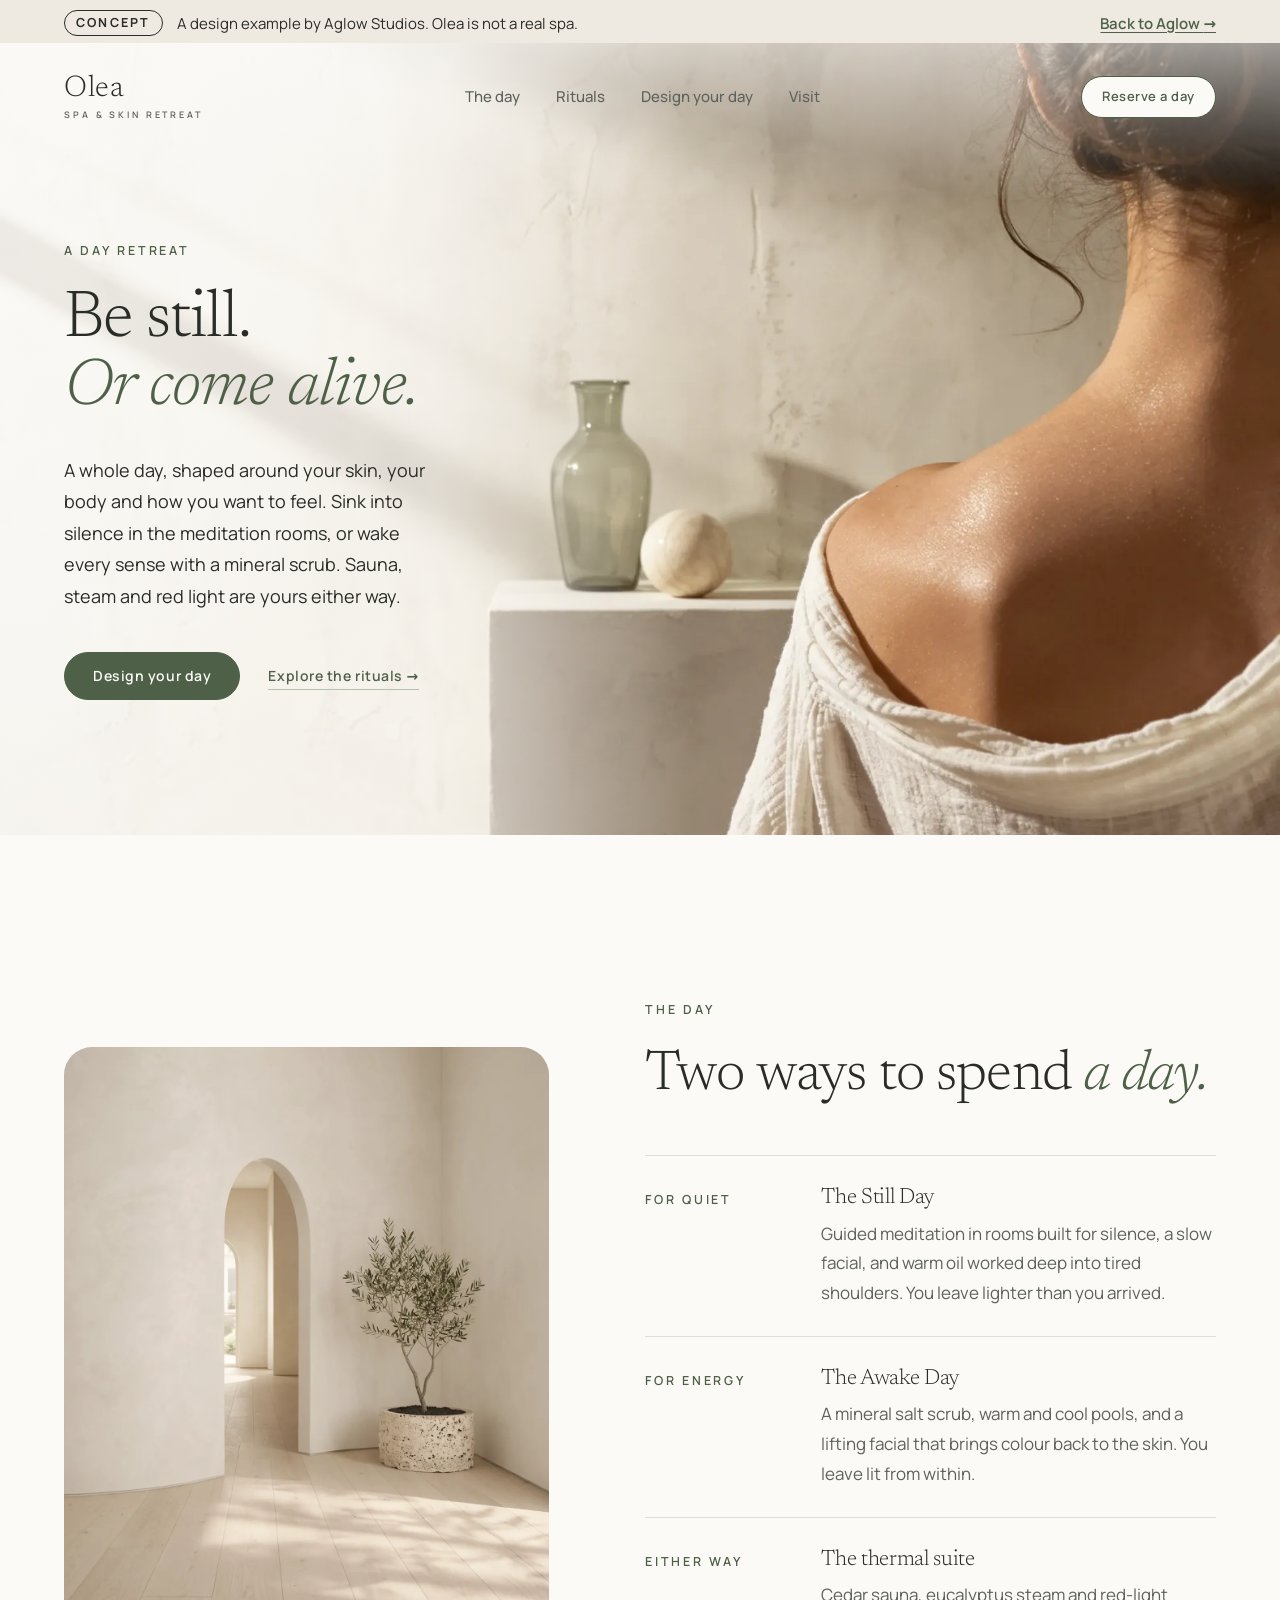
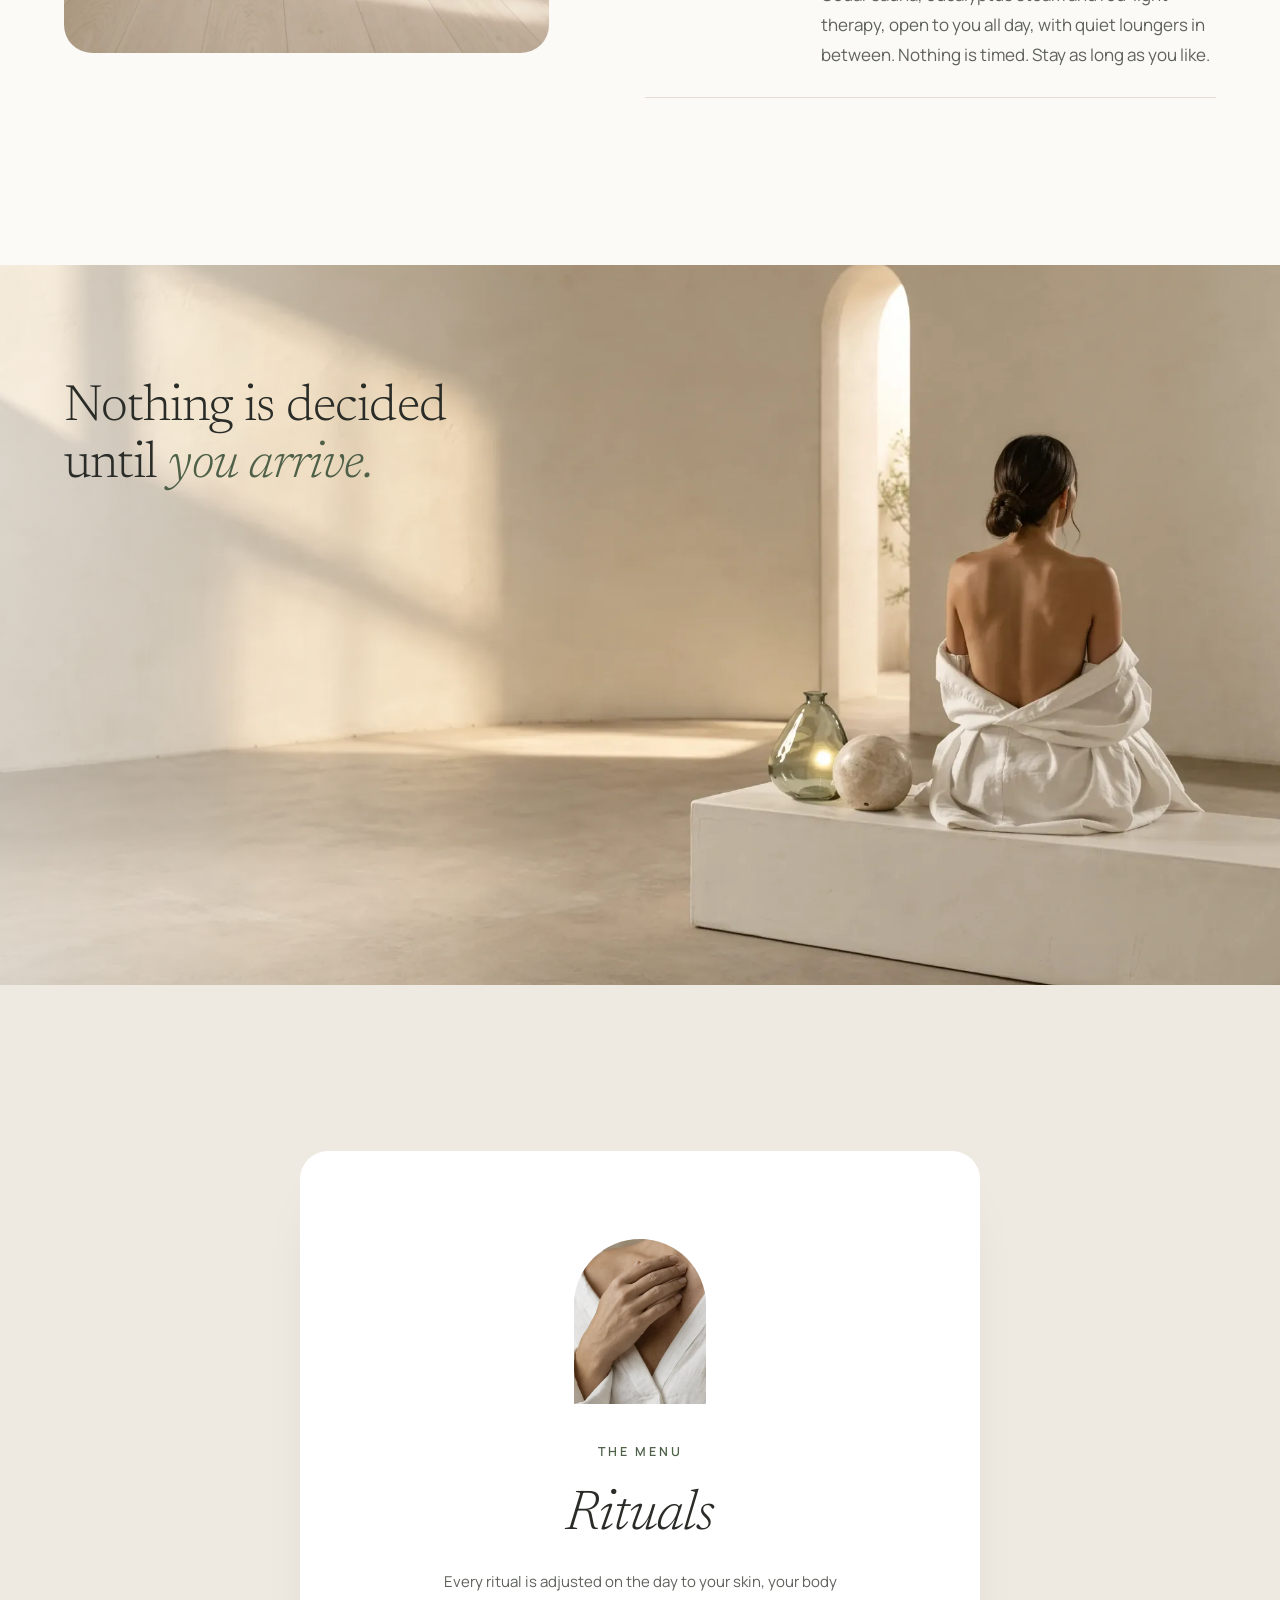
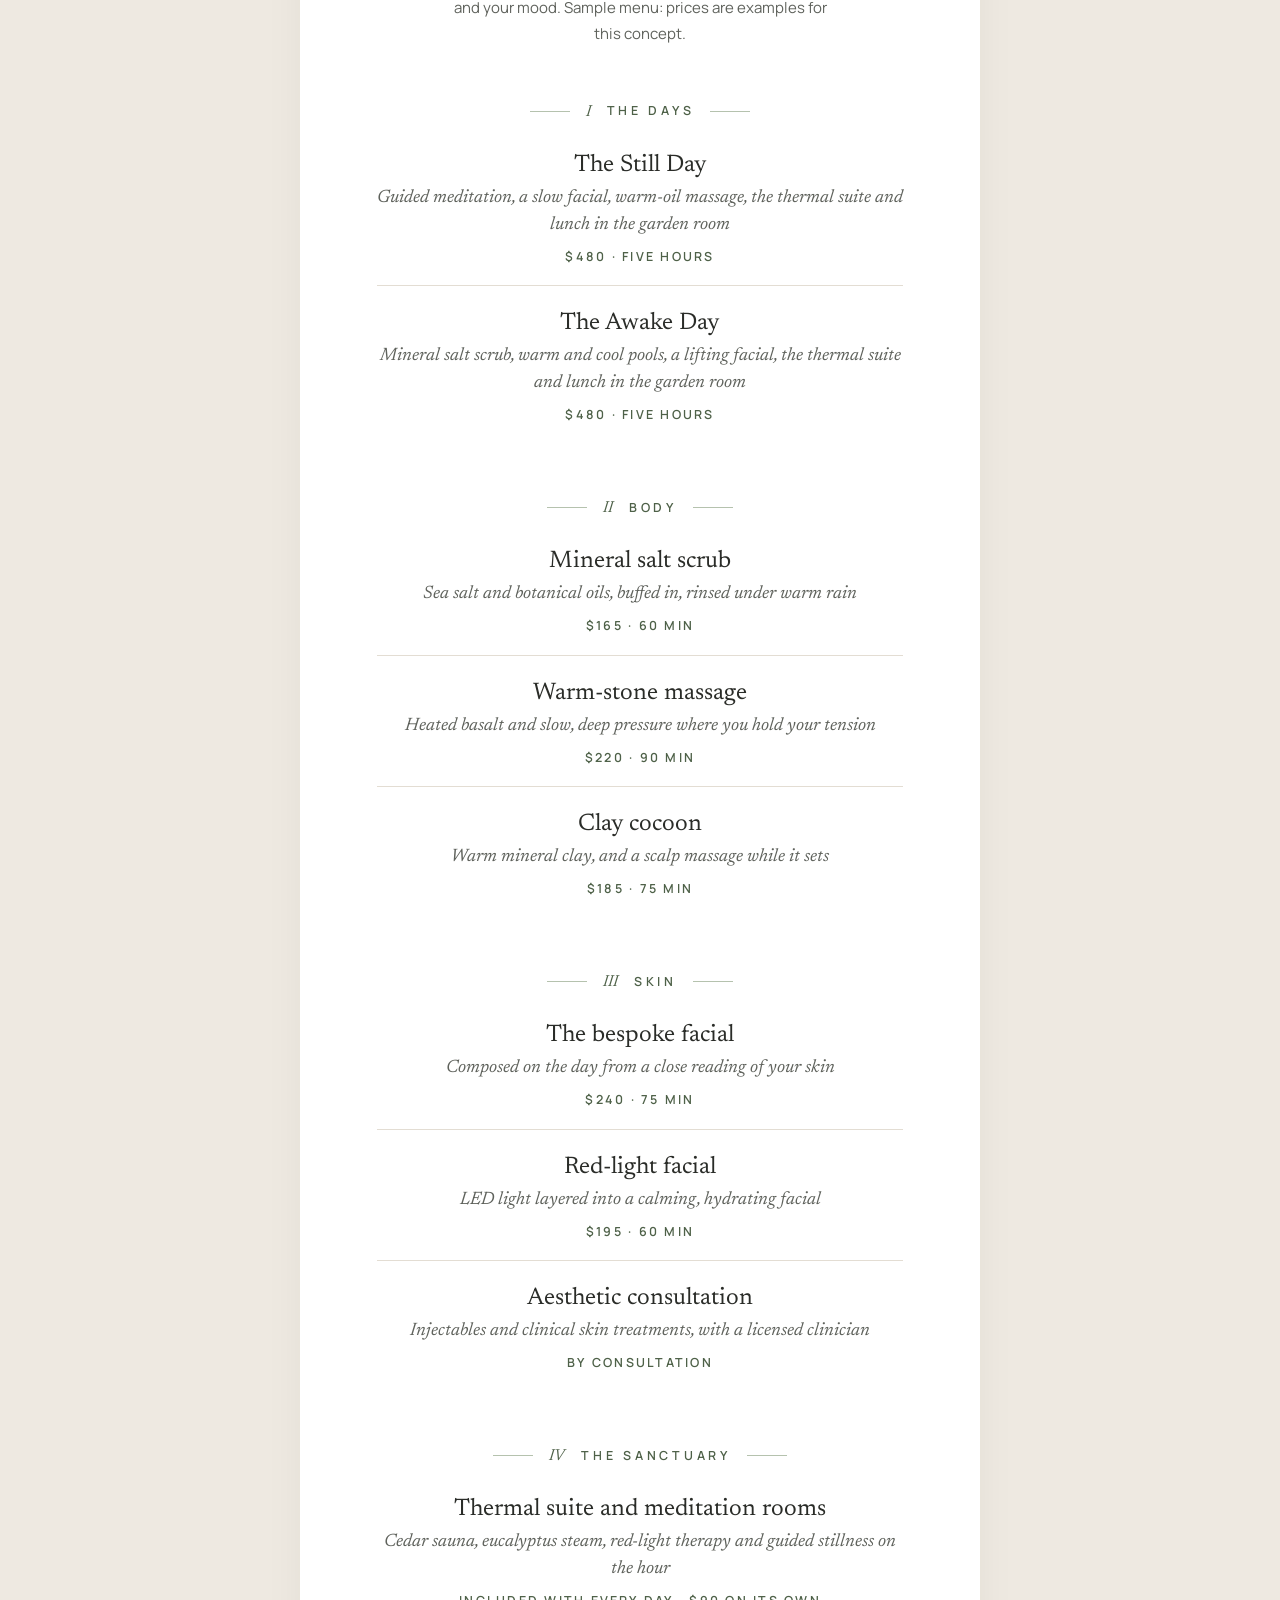
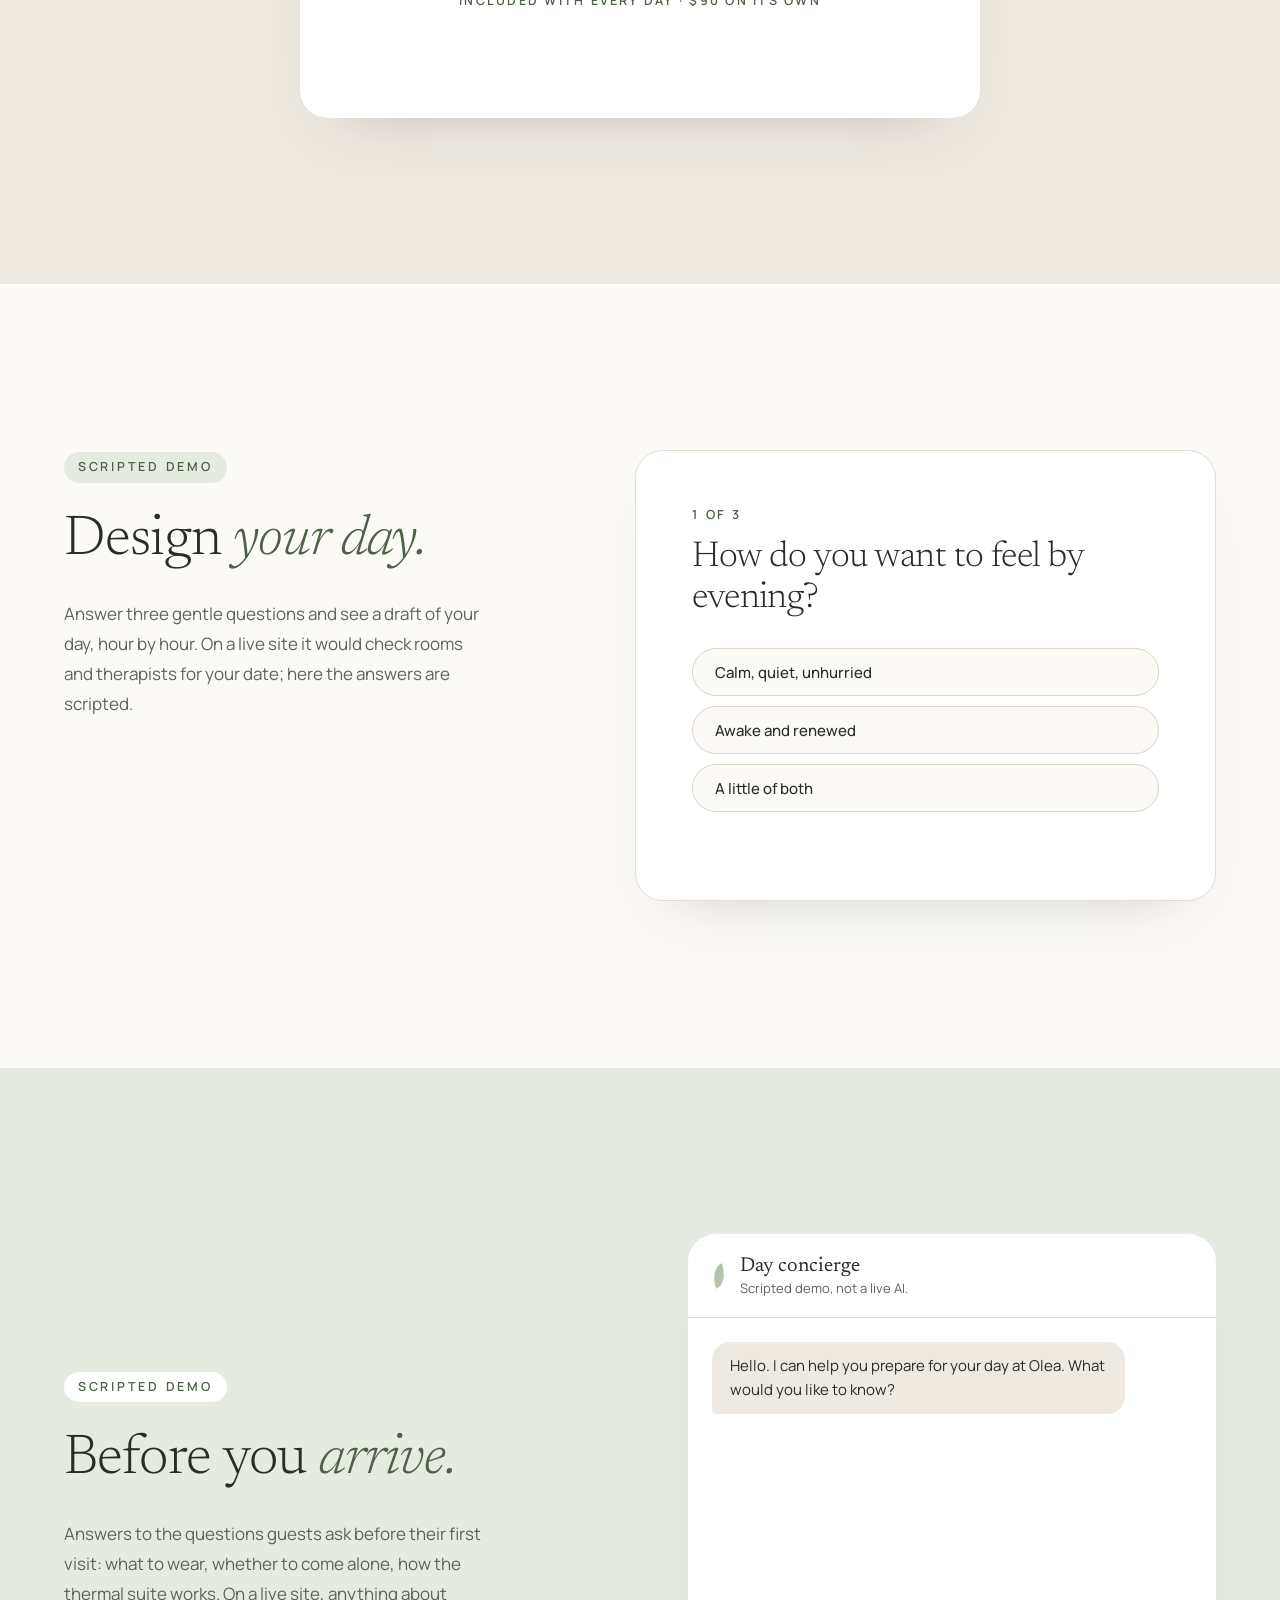
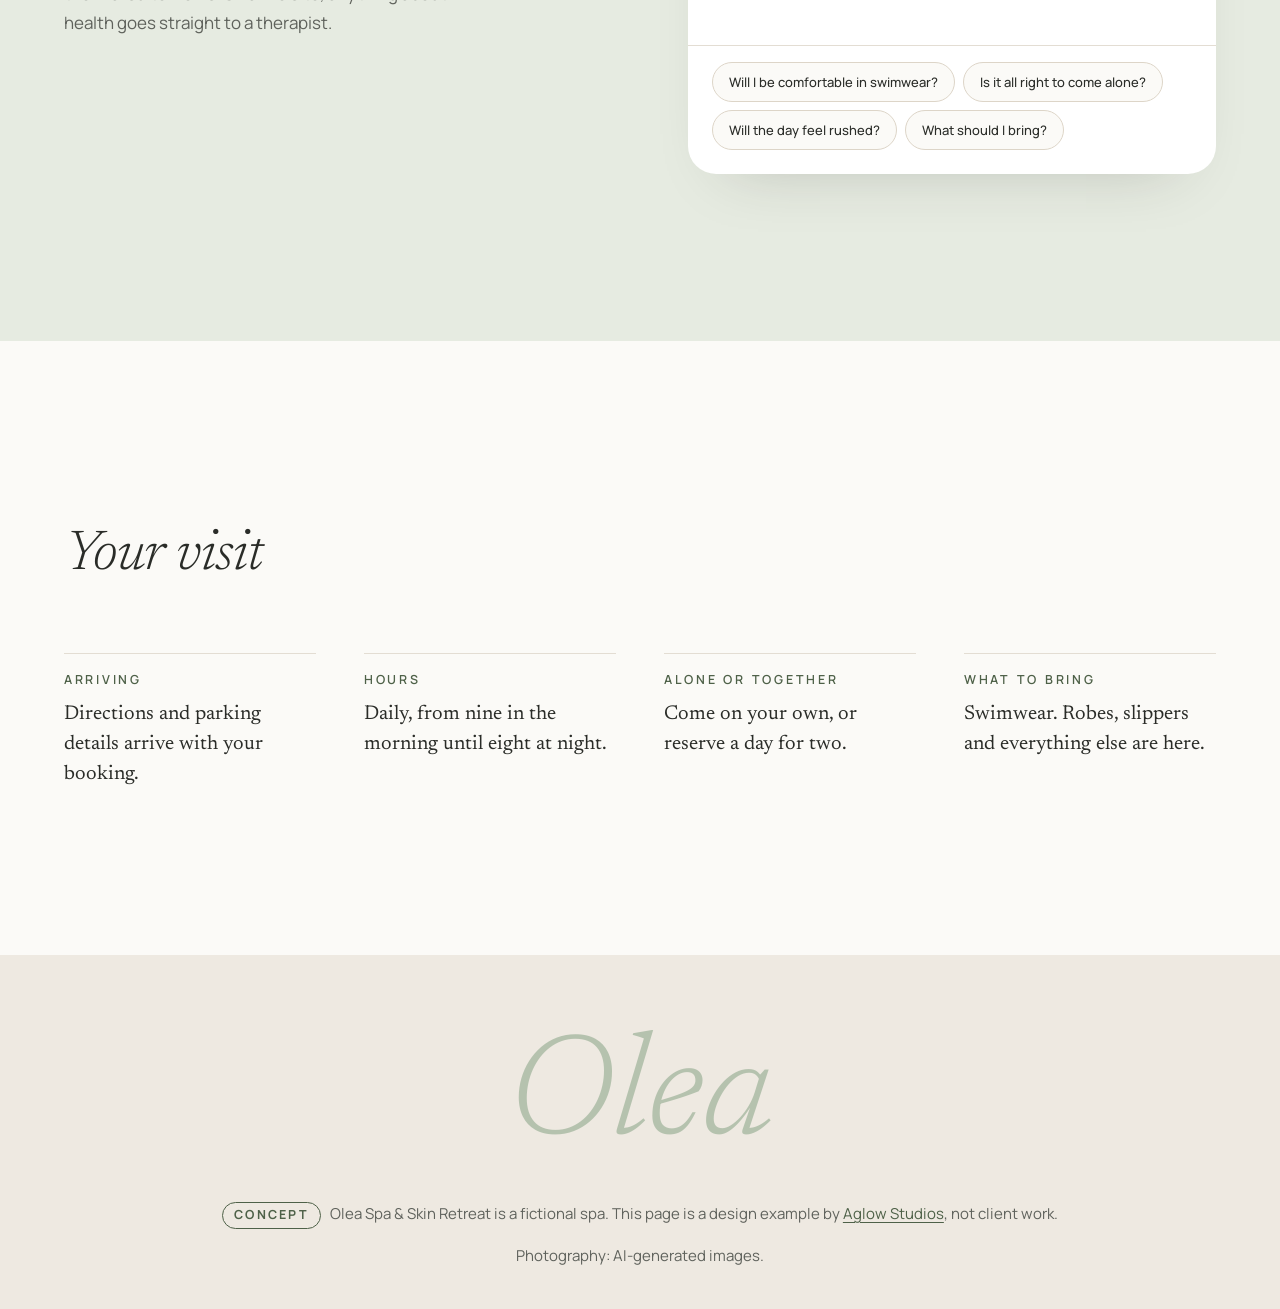
==== commit 99e6353e: "Rename spa concept to Olea and refine copy for its reader New name (Olea Spa & Skin Retreat), no pla" ====
--- a/concepts/medspa/index.html
+++ b/concepts/medspa/index.html
@@ -3,7 +3,7 @@
 <head>
   <meta charset="utf-8">
   <meta name="viewport" content="width=device-width, initial-scale=1">
-  <title>Sauge Spa &amp; Skin · Concept by Aglow Studios</title>
+  <title>Olea Spa &amp; Skin Retreat · Concept by Aglow Studios</title>
   <meta name="description" content="A concept website for a fictional luxury spa, designed by Aglow Studios to show a calm, high-end direction. Not a real business.">
   <meta name="robots" content="noindex">
   <link rel="icon" href="favicon.svg" type="image/svg+xml">
@@ -16,12 +16,12 @@
   <!-- Concept label: required on every concept page (see CLAUDE.md). -->
   <div class="concept-bar" role="note">
     <span class="concept-tag">Concept</span>
-    <p>A design example by Aglow Studios. Sauge is not a real spa.</p>
+    <p>A design example by Aglow Studios. Olea is not a real spa.</p>
     <a href="../../index.html">Back to Aglow <span aria-hidden="true">&rarr;</span></a>
   </div>
 
   <header class="top">
-    <a class="wordmark" href="#main" aria-label="Sauge Spa and Skin, top of page">Sauge<span>Spa &amp; skin</span></a>
+    <a class="wordmark" href="#main" aria-label="Olea Spa and Skin Retreat, top of page">Olea<span>Spa &amp; skin retreat</span></a>
     <nav aria-label="Sections">
       <a href="#day">The day</a>
       <a href="#menu">Rituals</a>
@@ -38,9 +38,9 @@
         <img src="../../assets/images/concepts/medspa-hero-2000.webp" srcset="../../assets/images/concepts/medspa-hero-1200.webp 1200w, ../../assets/images/concepts/medspa-hero-2000.webp 2000w" sizes="100vw" width="2000" height="1333" alt="A woman's bare shoulder seen from behind, a linen robe slipping off it, beside a sage-green glass vase and a stone sphere on a plaster plinth, with a window shadow across the wall." fetchpriority="high">
       </figure>
       <div class="hero__copy">
-        <p class="eyebrow">Spa &amp; skin &middot; Placeholder City</p>
+        <p class="eyebrow">A day retreat</p>
         <h1 id="hero-title">Be still.<br><em>Or come alive.</em></h1>
-        <p class="lead">A day composed around your skin, your body and your mood. Sink into silence in the meditation rooms, or wake every sense with a mineral scrub. Sauna, steam and red light run through both.</p>
+        <p class="lead">A whole day, shaped around your skin, your body and how you want to feel. Sink into silence in the meditation rooms, or wake every sense with a mineral scrub. Sauna, steam and red light are yours either way.</p>
         <div class="actions">
           <a class="btn btn--solid" href="#finder">Design your day</a>
           <a class="link" href="#menu">Explore the rituals <span aria-hidden="true">&rarr;</span></a>
@@ -57,9 +57,9 @@
         <p class="eyebrow">The day</p>
         <h2 id="ap-title">Two ways to spend <em>a&nbsp;day.</em></h2>
         <ol class="steps">
-          <li><span class="step__when">For quiet</span><h3>The Still Day</h3><p>Guided meditation in rooms built for silence, a slow facial, warm oil worked deep into the muscles. You leave lighter than you arrived.</p></li>
-          <li><span class="step__when">For energy</span><h3>The Awake Day</h3><p>A mineral salt scrub, contrast bathing and a sculpting facial that brings colour back to the skin. You leave lit from within.</p></li>
-          <li><span class="step__when">Either way</span><h3>The thermal suite</h3><p>Cedar sauna, eucalyptus steam and red-light therapy, open to you all day. Move between them at your own pace.</p></li>
+          <li><span class="step__when">For quiet</span><h3>The Still Day</h3><p>Guided meditation in rooms built for silence, a slow facial, and warm oil worked deep into tired shoulders. You leave lighter than you arrived.</p></li>
+          <li><span class="step__when">For energy</span><h3>The Awake Day</h3><p>A mineral salt scrub, warm and cool pools, and a lifting facial that brings colour back to the skin. You leave lit from within.</p></li>
+          <li><span class="step__when">Either way</span><h3>The thermal suite</h3><p>Cedar sauna, eucalyptus steam and red-light therapy, open to you all day, with quiet loungers in between. Nothing is timed. Stay as long as you like.</p></li>
         </ol>
       </div>
     </section>
@@ -85,13 +85,13 @@
         <div class="course">
           <h3><span>I</span>The days</h3>
           <div class="dish"><p class="dish__name">The Still Day</p><p class="dish__desc">Guided meditation, a slow facial, warm-oil massage, the thermal suite and lunch in the garden room</p><p class="dish__price">$480 &middot; Five hours</p></div>
-          <div class="dish"><p class="dish__name">The Awake Day</p><p class="dish__desc">Mineral salt scrub, contrast bathing, a sculpting facial, the thermal suite and lunch in the garden room</p><p class="dish__price">$480 &middot; Five hours</p></div>
+          <div class="dish"><p class="dish__name">The Awake Day</p><p class="dish__desc">Mineral salt scrub, warm and cool pools, a lifting facial, the thermal suite and lunch in the garden room</p><p class="dish__price">$480 &middot; Five hours</p></div>
         </div>
         <div class="course">
           <h3><span>II</span>Body</h3>
           <div class="dish"><p class="dish__name">Mineral salt scrub</p><p class="dish__desc">Sea salt and botanical oils, buffed in, rinsed under warm rain</p><p class="dish__price">$165 &middot; 60 min</p></div>
-          <div class="dish"><p class="dish__name">Warm-stone massage</p><p class="dish__desc">Heated basalt and slow, deep pressure where you hold the day</p><p class="dish__price">$220 &middot; 90 min</p></div>
-          <div class="dish"><p class="dish__name">Clay cocoon</p><p class="dish__desc">Warm mineral clay, a scalp ritual while it sets</p><p class="dish__price">$185 &middot; 75 min</p></div>
+          <div class="dish"><p class="dish__name">Warm-stone massage</p><p class="dish__desc">Heated basalt and slow, deep pressure where you hold your tension</p><p class="dish__price">$220 &middot; 90 min</p></div>
+          <div class="dish"><p class="dish__name">Clay cocoon</p><p class="dish__desc">Warm mineral clay, and a scalp massage while it sets</p><p class="dish__price">$185 &middot; 75 min</p></div>
         </div>
         <div class="course">
           <h3><span>III</span>Skin</h3>
@@ -111,7 +111,7 @@
       <div class="finder__intro">
         <p class="demo-tag">Scripted demo</p>
         <h2 id="finder-title">Design <em>your day.</em></h2>
-        <p>Tell us how you want to feel, and where. A draft of your day appears in seconds. On a live site it would check rooms and therapists for your date; here the answers are scripted.</p>
+        <p>Answer three gentle questions and see a draft of your day, hour by hour. On a live site it would check rooms and therapists for your date; here the answers are scripted.</p>
       </div>
       <div class="finder__card" data-finder>
         <div class="fq is-active" data-step="1" data-type="one" data-name="mood" role="group" aria-labelledby="fq1">
@@ -165,7 +165,7 @@
       <div class="prep__copy">
         <p class="demo-tag">Scripted demo</p>
         <h2 id="prep-title">Before you <em>arrive.</em></h2>
-        <p>A concierge for the questions guests ask the night before: when to arrive, what to bring, how the thermal suite works. On a live site, anything about health goes straight to a therapist.</p>
+        <p>Answers to the questions guests ask before their first visit: what to wear, whether to come alone, how the thermal suite works. On a live site, anything about health goes straight to a therapist.</p>
       </div>
       <div class="assistant" data-assistant>
         <div class="assistant__head">
@@ -179,18 +179,19 @@
 
     <!-- Visit -->
     <section class="visit" id="visit" aria-labelledby="visit-title">
-      <h2 id="visit-title">Visit</h2>
+      <h2 id="visit-title">Your visit</h2>
       <dl class="visit__grid">
-        <div><dt>Address</dt><dd>Placeholder street<br>Placeholder City</dd></div>
-        <div><dt>Hours</dt><dd>Placeholder hours<br>Seven days</dd></div>
-        <div><dt>Contact</dt><dd>Placeholder phone<br>Placeholder email</dd></div>
+        <div><dt>Arriving</dt><dd>Directions and parking details arrive with your booking.</dd></div>
+        <div><dt>Hours</dt><dd>Daily, from nine in the morning until eight at night.</dd></div>
+        <div><dt>Alone or together</dt><dd>Come on your own, or reserve a day for two.</dd></div>
+        <div><dt>What to bring</dt><dd>Swimwear. Robes, slippers and everything else are here.</dd></div>
       </dl>
     </section>
   </main>
 
   <footer class="foot">
-    <p class="foot__mark" aria-hidden="true">Sauge</p>
-    <p><span class="concept-tag">Concept</span> Sauge Spa &amp; Skin is a fictional spa. This page is a design example by <a href="../../index.html">Aglow Studios</a>, not client work.</p>
+    <p class="foot__mark" aria-hidden="true">Olea</p>
+    <p><span class="concept-tag">Concept</span> Olea Spa &amp; Skin Retreat is a fictional spa. This page is a design example by <a href="../../index.html">Aglow Studios</a>, not client work.</p>
     <p>Photography: AI-generated images.</p>
   </footer>
 
--- a/concepts/medspa/medspa.css
+++ b/concepts/medspa/medspa.css
@@ -1,4 +1,4 @@
-/* Sauge Aesthetic Clinic: concept site by Aglow Studios.
+/* Olea Spa & Skin Retreat: concept site by Aglow Studios.
    Own look and tokens; do not import Aglow's styles.css.
    Direction: clinical calm. White, stone, soft sage; light, airy type; generous space. */
 
@@ -39,9 +39,9 @@
   --t-h2: clamp(2.25rem, 4.4vw, 3.75rem);
   --t-h3: 1.375rem;
   --t-lead: clamp(1.125rem, 1.4vw, 1.25rem);
-  --t-body: 1rem;
-  --t-small: .875rem;
-  --t-label: .72rem;
+  --t-body: 1.0625rem;
+  --t-small: .9375rem;
+  --t-label: .78rem;
 
   /* Space: generous */
   --gut: clamp(20px, 5vw, 80px);
@@ -149,7 +149,7 @@
 .hero { display: flex; flex-direction: column-reverse; margin-bottom: var(--sec); }
 .hero__copy { padding: 24px var(--gut) 56px; }
 .hero h1 { font-size: var(--t-h1); line-height: 1.02; }
-.lead { font-size: var(--t-lead); font-weight: 300; color: var(--ink-soft); max-width: 36ch; margin: 32px 0 40px; }
+.lead { font-size: var(--t-lead); font-weight: 400; color: var(--ink-soft); max-width: 36ch; margin: 32px 0 40px; }
 .hero__img { aspect-ratio: 4 / 3.4; border-radius: 0; }
 .hero__img img { object-position: 72% 50%; }
 @media (min-width: 960px) {
@@ -231,7 +231,7 @@
 .dish { padding: 22px 0; }
 .dish + .dish { border-top: 1px solid var(--line); }
 .dish__name { font: 400 1.5rem/1.3 var(--f-serif); }
-.dish__desc { font: italic 300 1.0625rem/1.5 var(--f-serif); color: var(--ink-soft); margin-top: 4px; }
+.dish__desc { font: italic 400 1.125rem/1.5 var(--f-serif); color: var(--ink-soft); margin-top: 4px; }
 .dish__price { font: 600 var(--t-label)/1 var(--f-sans); letter-spacing: .18em; text-transform: uppercase; color: var(--sage-deep); margin-top: 12px; }
 
 /* ---------- Treatment finder ---------- */
@@ -270,7 +270,7 @@
 .fresult__list strong { display: block; font: 400 1.25rem/1.3 var(--f-serif); }
 .fresult__list span { font-size: var(--t-small); color: var(--ink-soft); }
 .fresult__note { margin: 20px 0 28px; padding: 16px 20px; border-radius: var(--r); background: var(--stone); font-size: var(--t-small); }
-.fine { margin-top: 24px; font-size: .8125rem; color: var(--ink-soft); }
+.fine { margin-top: 24px; font-size: var(--t-small); color: var(--ink-soft); }
 
 /* ---------- Prep assistant ---------- */
 .prep { background: var(--sage-soft); padding: var(--sec) var(--gut); display: grid; gap: 48px; }
@@ -306,8 +306,9 @@
 .visit__grid { display: grid; gap: 32px; margin: 0; }
 .visit__grid div { padding-top: 20px; border-top: 1px solid var(--line); }
 .visit__grid dt { font: 600 var(--t-label)/1 var(--f-sans); letter-spacing: .22em; text-transform: uppercase; color: var(--sage-deep); margin-bottom: 12px; }
-.visit__grid dd { margin: 0; font: 300 1.25rem/1.5 var(--f-serif); }
-@media (min-width: 720px) { .visit__grid { grid-template-columns: repeat(3, 1fr); gap: 48px; } }
+.visit__grid dd { margin: 0; font: 400 1.25rem/1.5 var(--f-serif); max-width: 24ch; }
+@media (min-width: 720px) { .visit__grid { grid-template-columns: repeat(2, 1fr); gap: 40px 48px; } }
+@media (min-width: 1100px) { .visit__grid { grid-template-columns: repeat(4, 1fr); } }
 
 .foot { background: var(--stone); padding: 72px var(--gut) 40px; text-align: center; font-size: var(--t-small); color: var(--ink-soft); display: grid; gap: 14px; justify-items: center; }
 .foot__mark { font: 300 clamp(4rem, 14vw, 9rem)/1 var(--f-serif); font-style: italic; color: var(--sage); margin-bottom: 16px; }
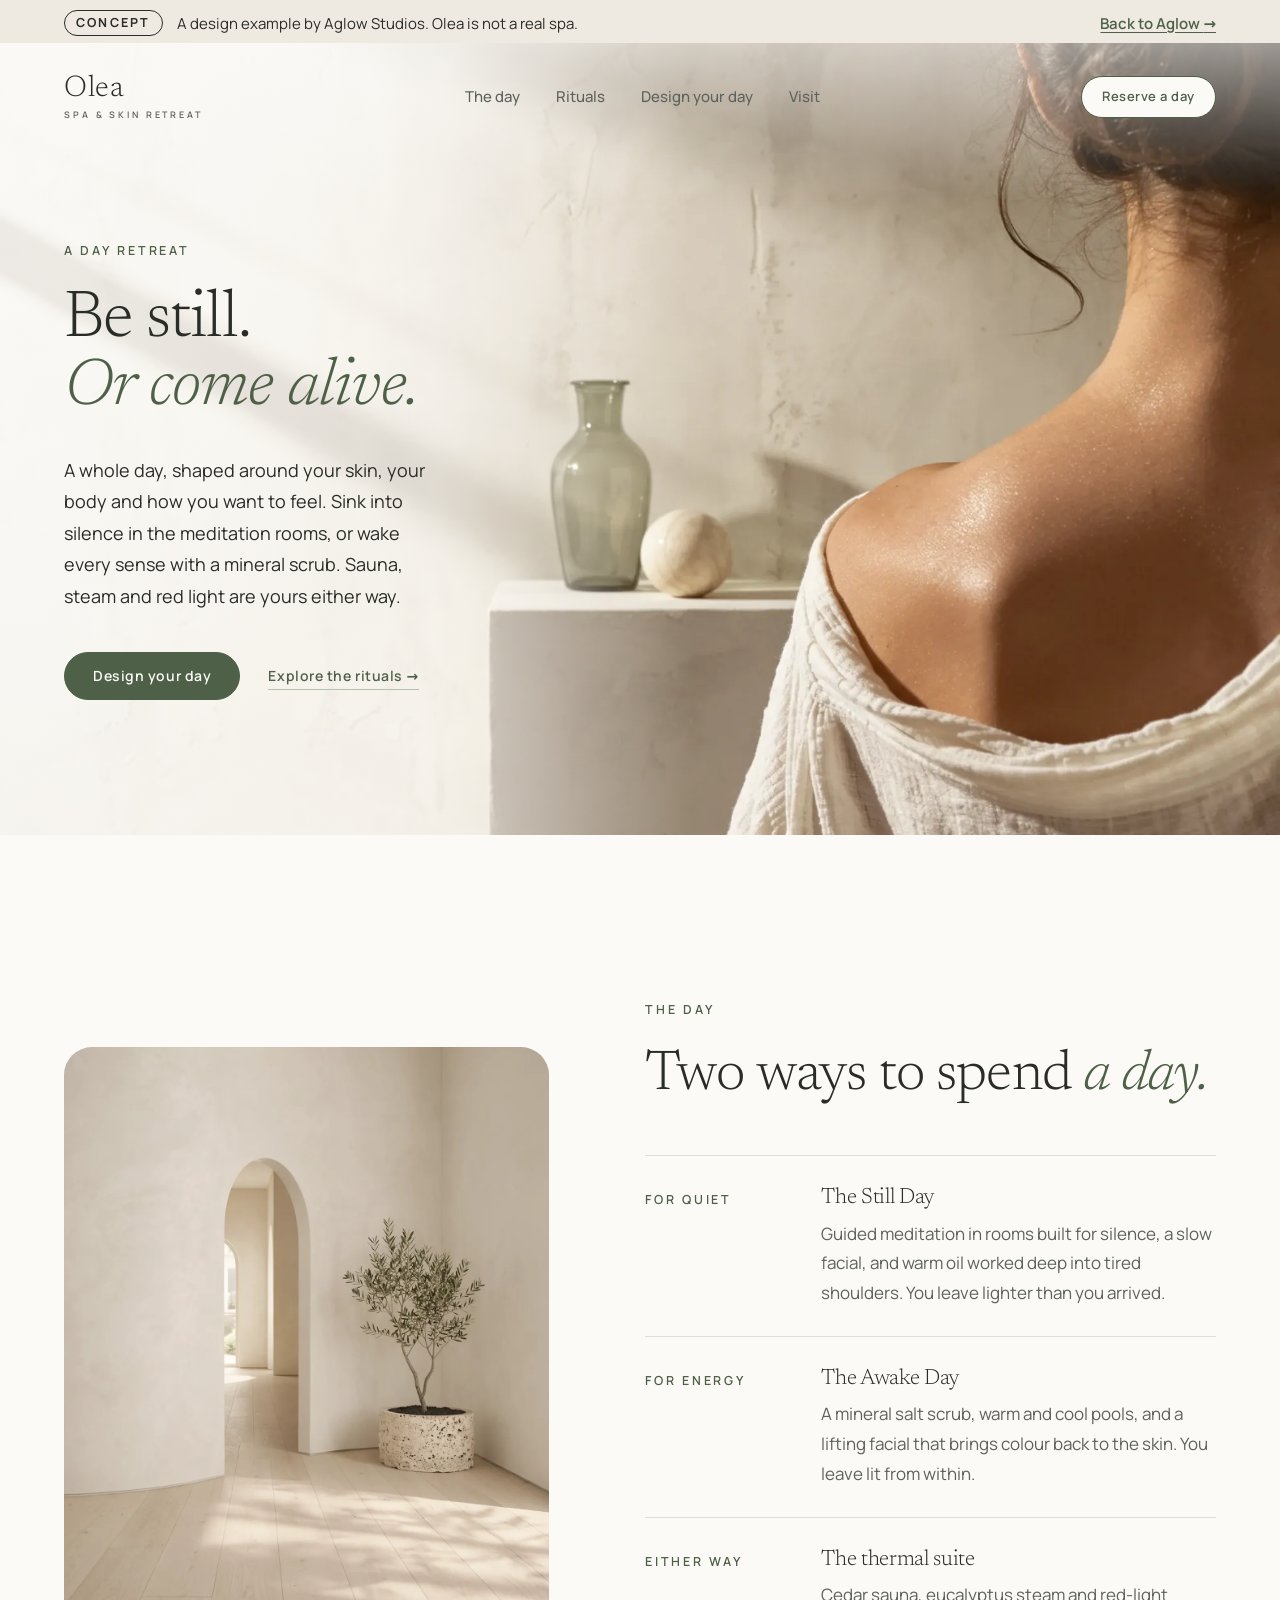
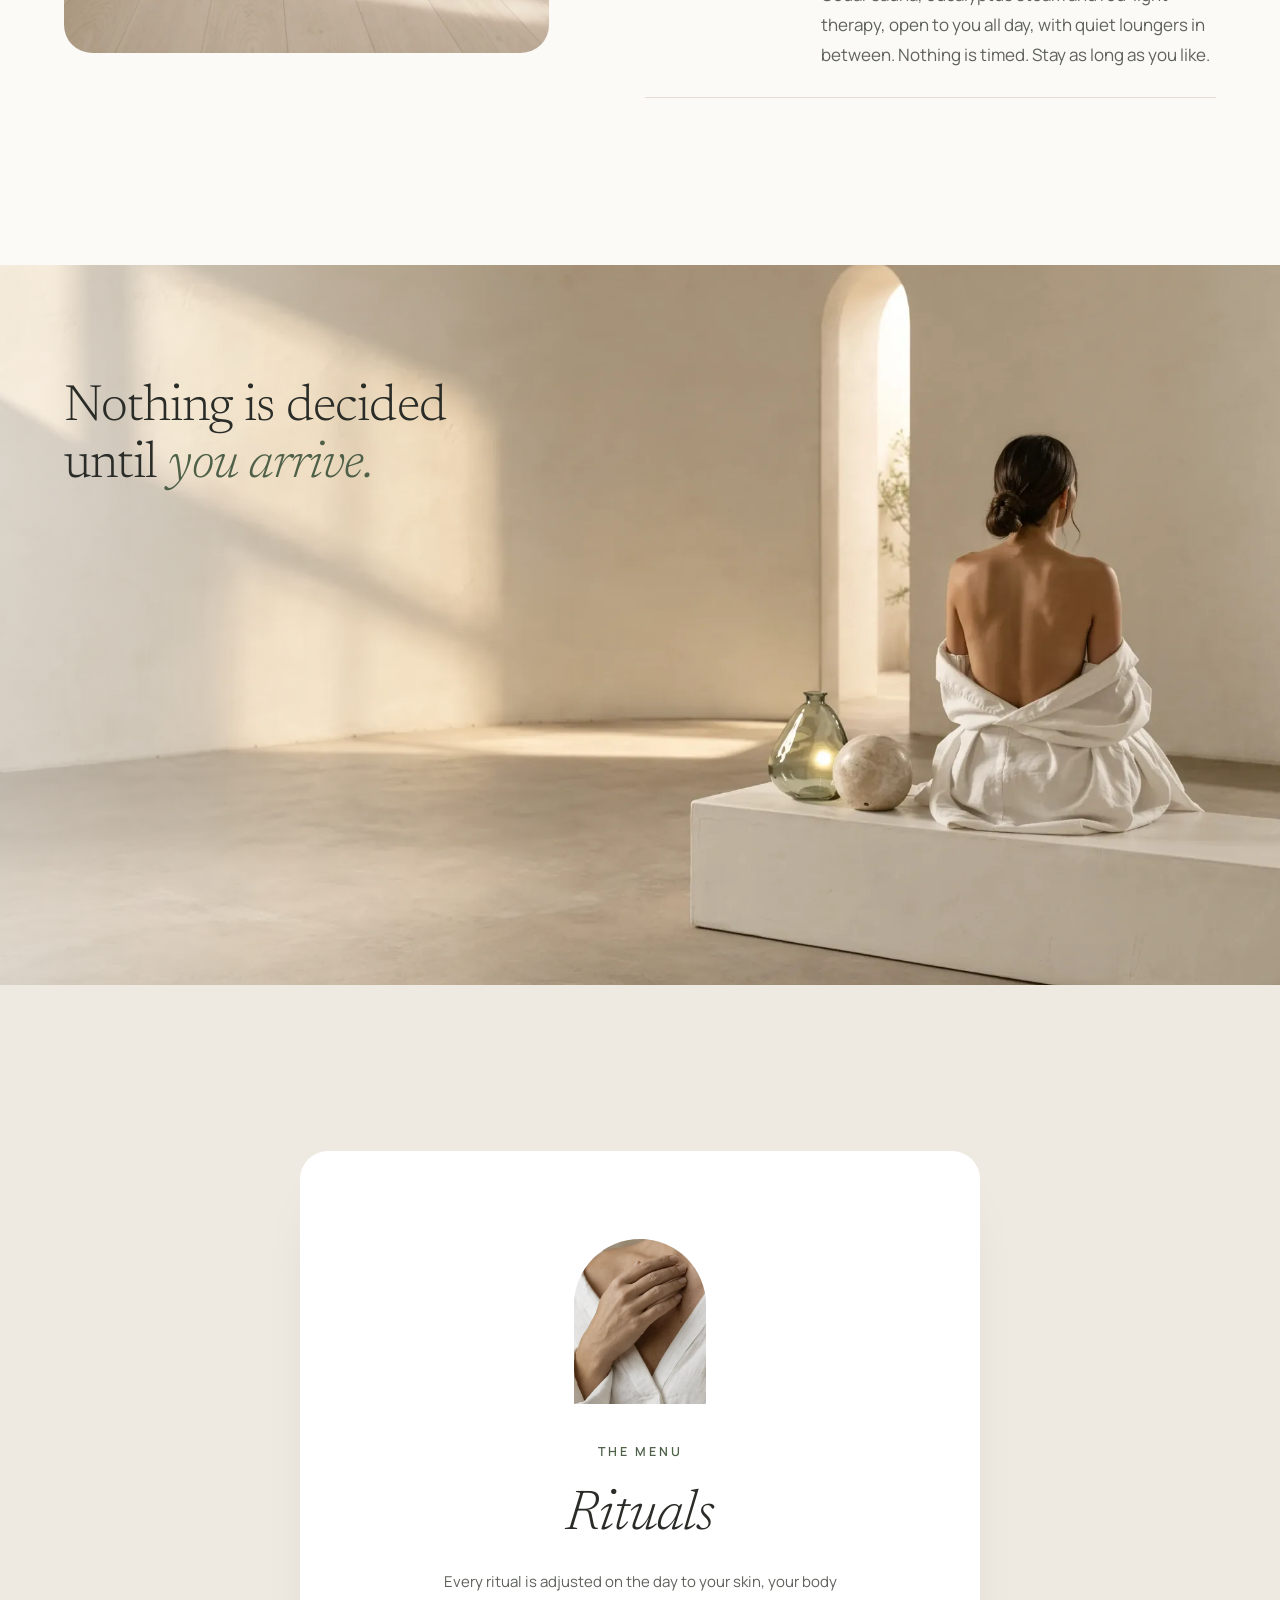
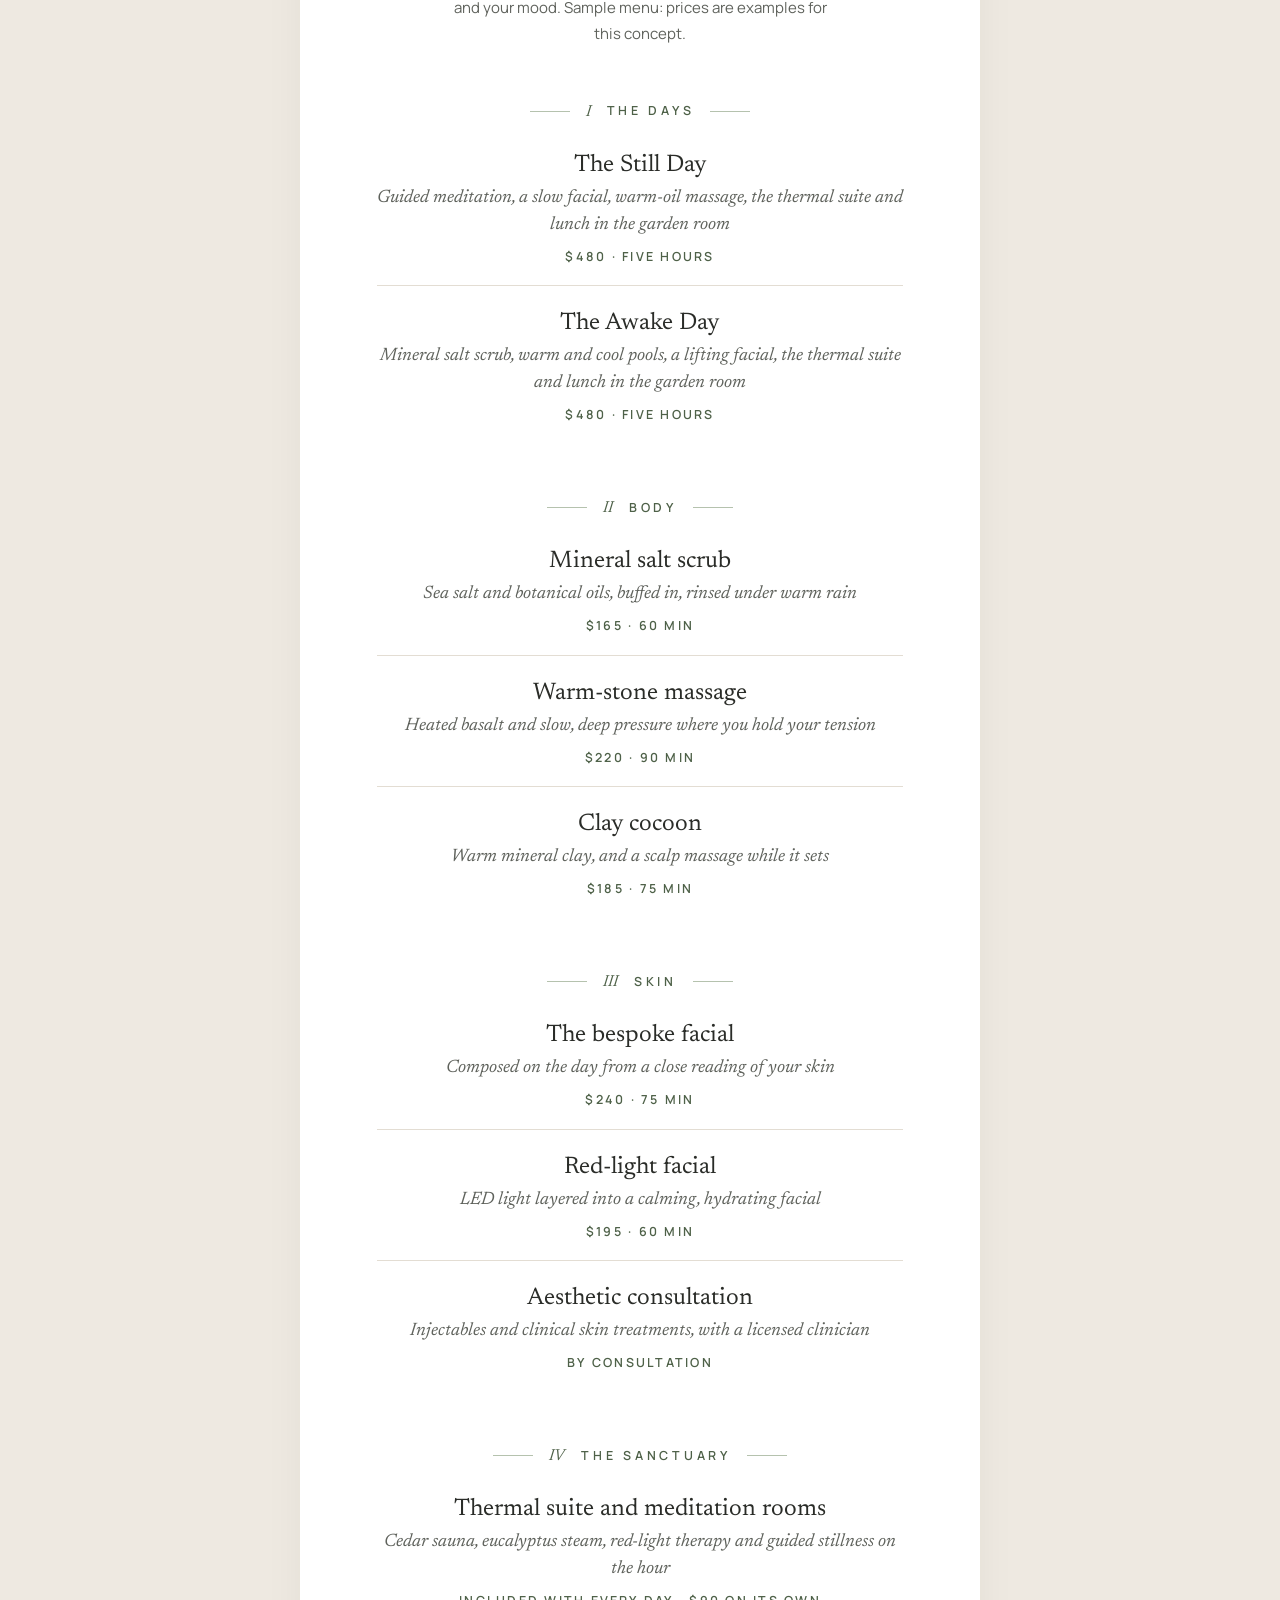
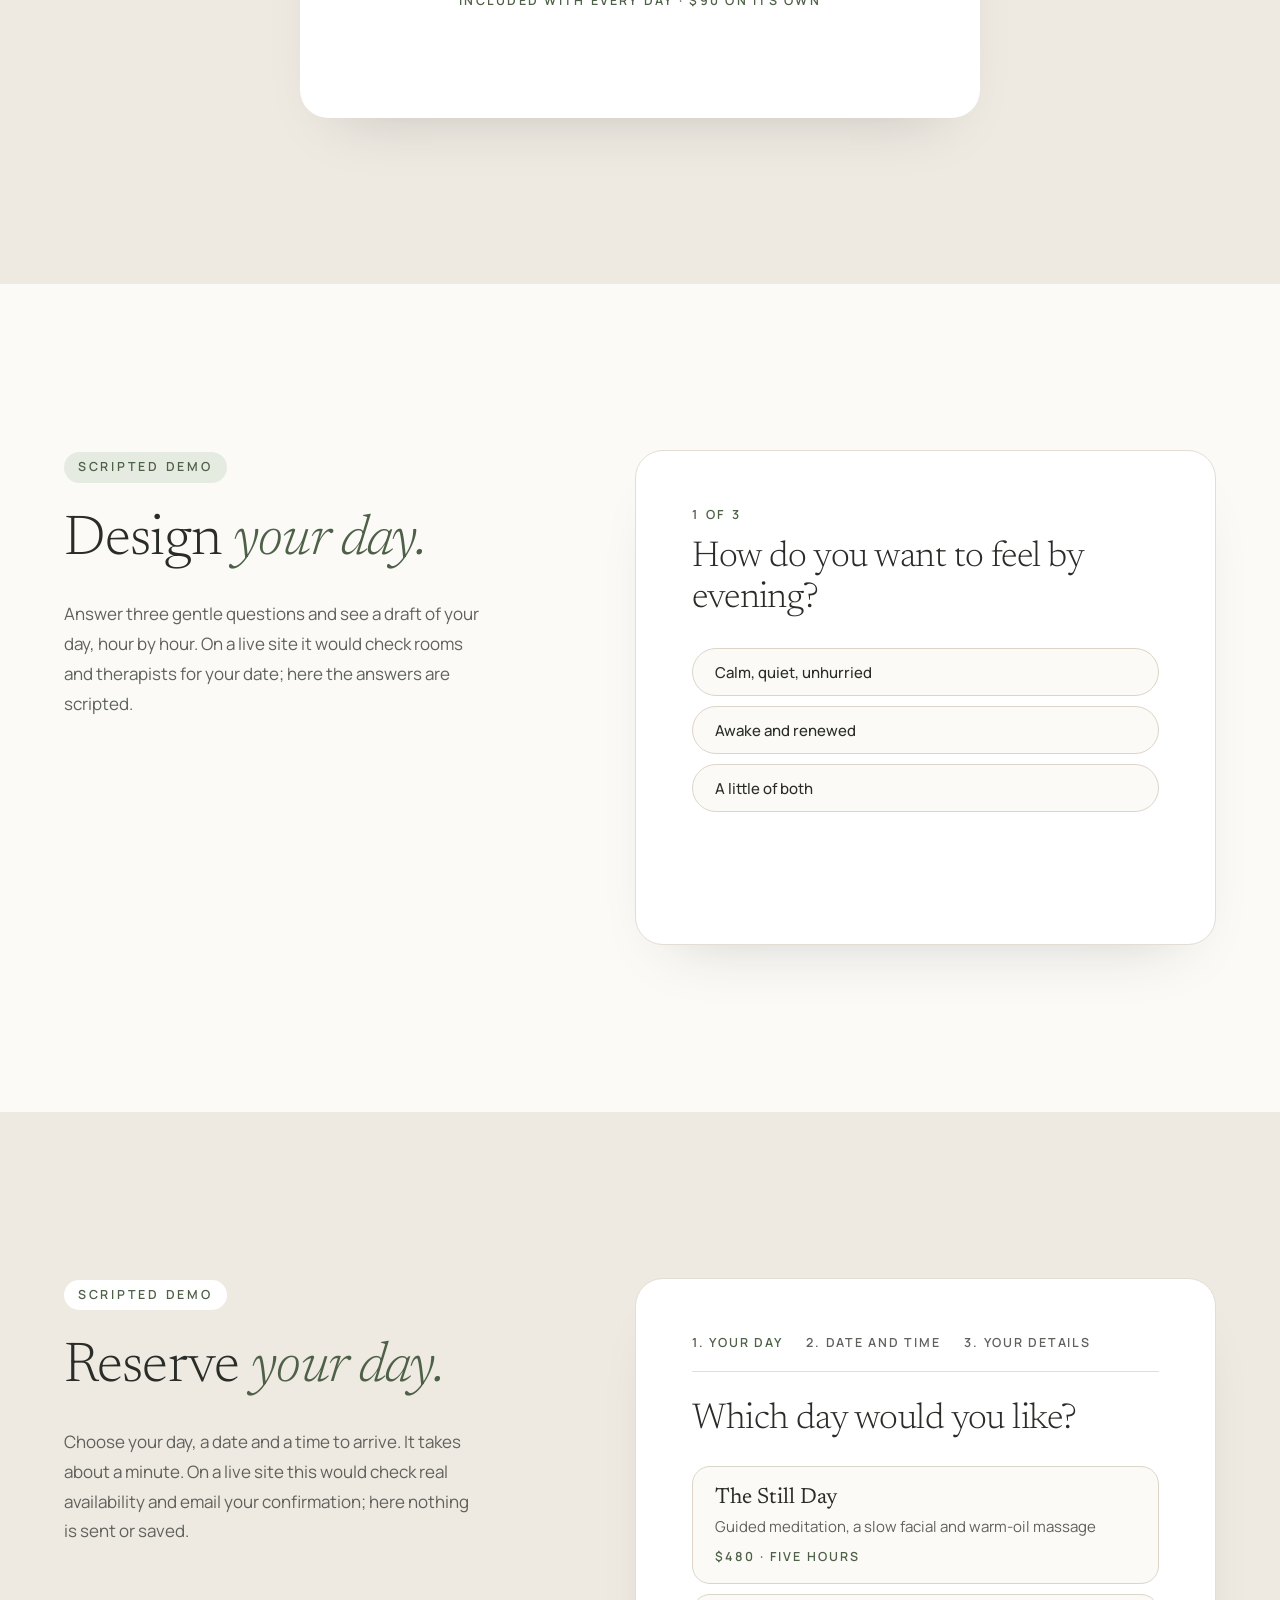
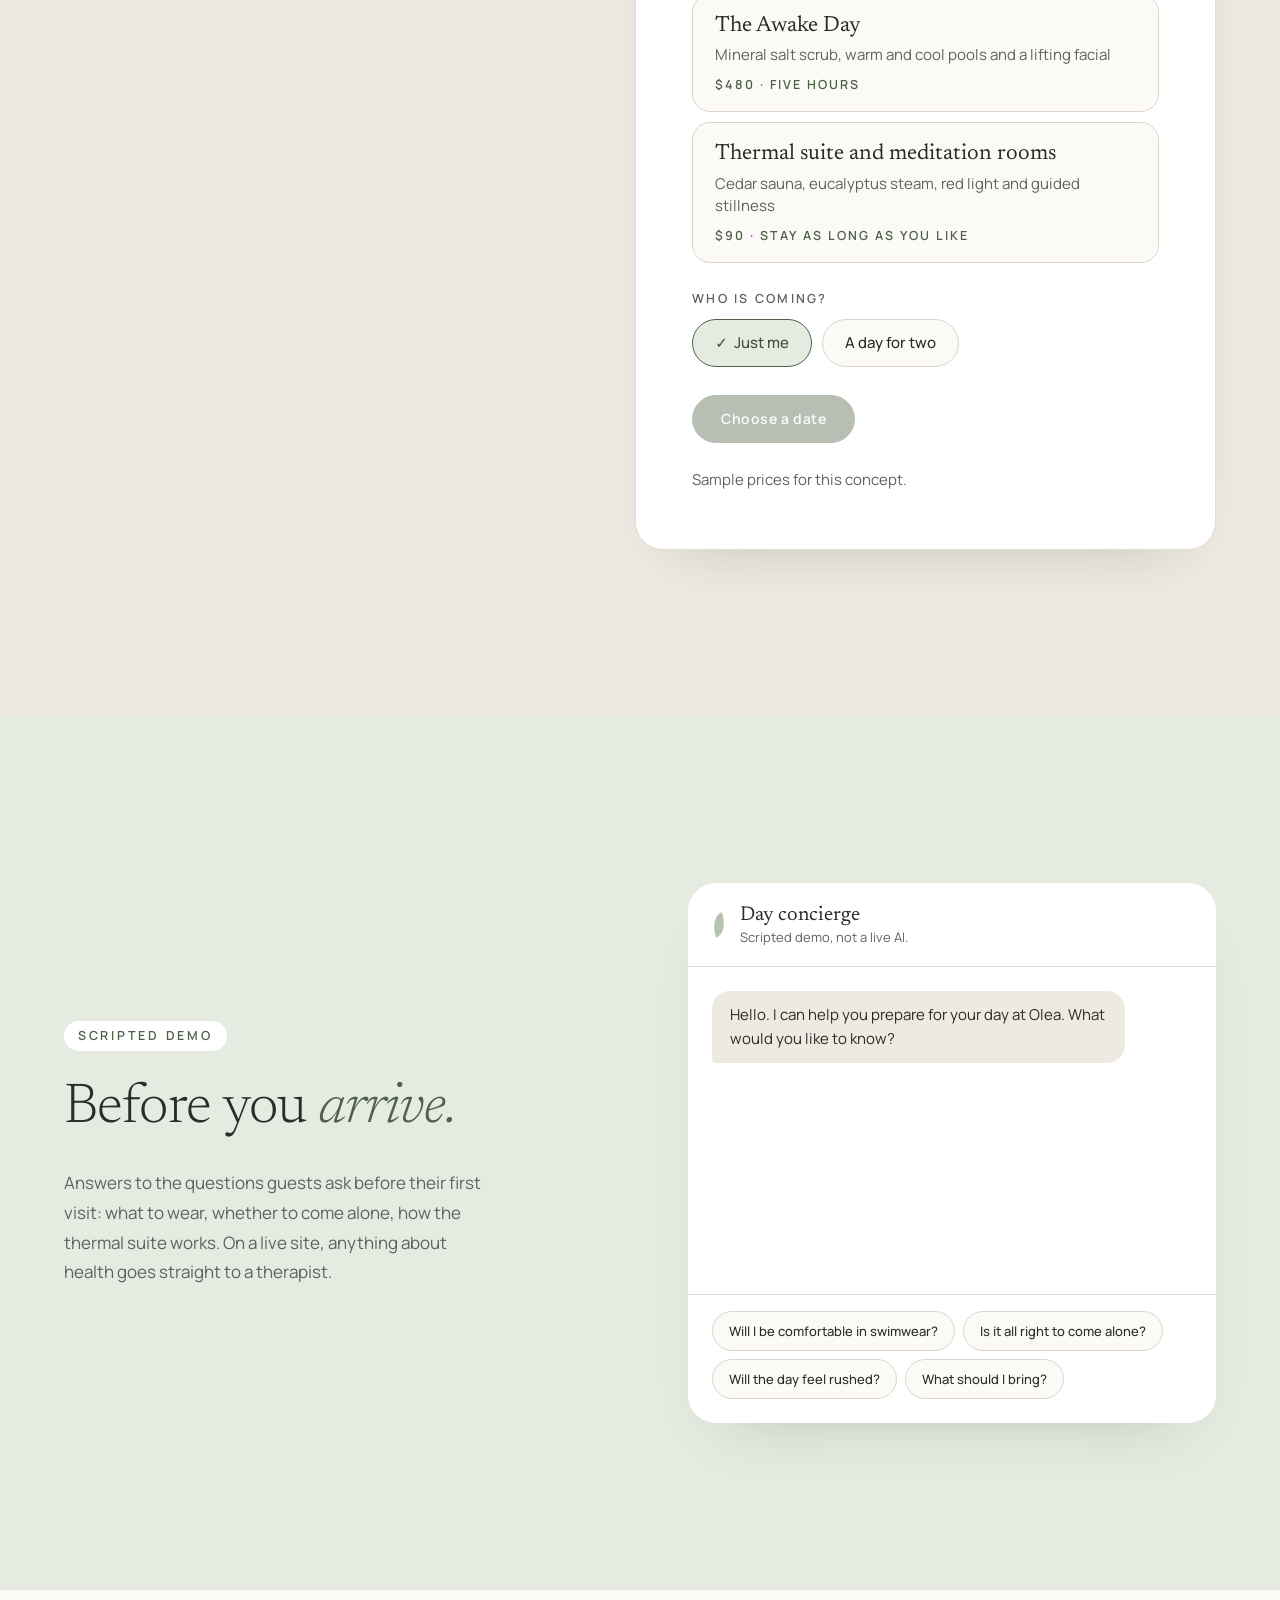
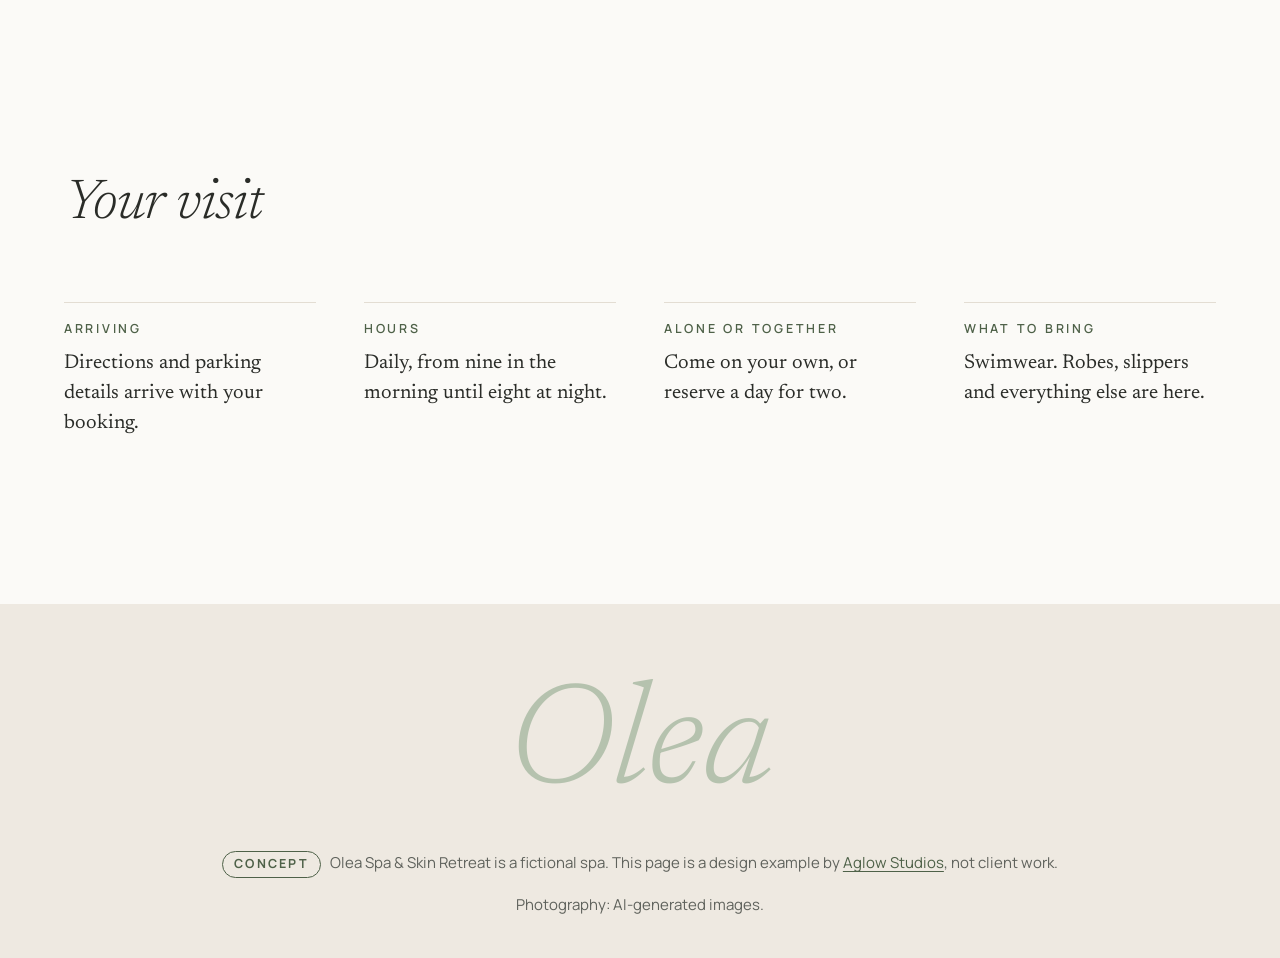
==== commit 9a19bb1d: "Add online booking demo to the spa concept; keep its home card still Olea gets a scripted reservatio" ====
--- a/concepts/medspa/index.html
+++ b/concepts/medspa/index.html
@@ -28,7 +28,7 @@
       <a href="#finder">Design your day</a>
       <a href="#visit">Visit</a>
     </nav>
-    <a class="btn btn--line" href="#finder">Reserve a day</a>
+    <a class="btn btn--line" href="#reserve">Reserve a day</a>
   </header>
 
   <main id="main">
@@ -106,7 +106,7 @@
       </div>
     </section>
 
-    <!-- AI demo 1: design your day -->
+    <!-- Demo 1: design your day -->
     <section class="finder" id="finder" aria-labelledby="finder-title">
       <div class="finder__intro">
         <p class="demo-tag">Scripted demo</p>
@@ -151,7 +151,7 @@
           <h3 data-ftitle></h3>
           <ol class="fresult__list" data-flist></ol>
           <div class="actions">
-            <a class="btn btn--solid" href="#prep" data-fbook>Reserve this day</a>
+            <a class="btn btn--solid" href="#reserve" data-fbook>Reserve this day</a>
             <button type="button" class="link" data-frestart>Start again</button>
           </div>
           <p class="fine">Example itinerary. Your therapist adjusts it on arrival after reading your skin.</p>
@@ -160,7 +160,66 @@
       </div>
     </section>
 
-    <!-- AI demo 2: day concierge -->
+    <!-- Demo 2: online booking (scripted; nothing is sent or saved) -->
+    <section class="reserve" id="reserve" aria-labelledby="reserve-title">
+      <div class="reserve__inner">
+        <div class="reserve__intro">
+          <p class="demo-tag">Scripted demo</p>
+          <h2 id="reserve-title">Reserve <em>your day.</em></h2>
+          <p>Choose your day, a date and a time to arrive. It takes about a minute. On a live site this would check real availability and email your confirmation; here nothing is sent or saved.</p>
+        </div>
+        <div class="booking" data-booking>
+          <ol class="booking__steps" aria-hidden="true"><li>Your day</li><li>Date and time</li><li>Your details</li></ol>
+
+          <div class="bk is-active" role="group" aria-labelledby="bk1">
+            <h3 id="bk1" tabindex="-1">Which day would you like?</h3>
+            <div class="bk-options" data-options>
+              <button type="button" class="bk-option" data-day="still" aria-pressed="false"><strong>The Still Day</strong><span>Guided meditation, a slow facial and warm-oil massage</span><em>$480 &middot; Five hours</em></button>
+              <button type="button" class="bk-option" data-day="awake" aria-pressed="false"><strong>The Awake Day</strong><span>Mineral salt scrub, warm and cool pools and a lifting facial</span><em>$480 &middot; Five hours</em></button>
+              <button type="button" class="bk-option" data-day="thermal" aria-pressed="false"><strong>Thermal suite and meditation rooms</strong><span>Cedar sauna, eucalyptus steam, red light and guided stillness</span><em>$90 &middot; Stay as long as you like</em></button>
+            </div>
+            <p class="bk-label" id="bk-guests">Who is coming?</p>
+            <div class="chips bk-chips" role="group" aria-labelledby="bk-guests">
+              <button type="button" class="chip" data-guests="1" aria-pressed="true">Just me</button>
+              <button type="button" class="chip" data-guests="2" aria-pressed="false">A day for two</button>
+            </div>
+            <div class="actions"><button type="button" class="btn btn--solid" data-bk-next disabled>Choose a date</button></div>
+            <p class="fine">Sample prices for this concept.</p>
+          </div>
+
+          <div class="bk" role="group" aria-labelledby="bk2">
+            <h3 id="bk2" tabindex="-1">When would you like to come?</h3>
+            <p class="bk-chosen" data-chosen></p>
+            <p class="bk-label" id="bk-date">Date</p>
+            <div class="bk-dates" data-dates role="group" aria-labelledby="bk-date"></div>
+            <p class="bk-label" id="bk-time">Arrival time</p>
+            <div class="chips bk-chips" data-times role="group" aria-labelledby="bk-time"></div>
+            <div class="actions"><button type="button" class="btn btn--solid" data-bk-next disabled>Continue</button><button type="button" class="link" data-bk-back><span aria-hidden="true">&larr;</span> Back</button></div>
+          </div>
+
+          <form class="bk" novalidate aria-labelledby="bk3">
+            <h3 id="bk3" tabindex="-1">Who is the day for?</h3>
+            <p class="bk-chosen" data-chosen></p>
+            <label class="bk-field"><span>Your name</span><input type="text" name="name" autocomplete="name" required></label>
+            <label class="bk-field"><span>Email for your confirmation</span><input type="email" name="email" autocomplete="email" required></label>
+            <p class="bk-error" data-bk-error role="alert" hidden></p>
+            <div class="actions"><button type="submit" class="btn btn--solid">Confirm my day</button><button type="button" class="link" data-bk-back><span aria-hidden="true">&larr;</span> Back</button></div>
+            <p class="fine">Demo only. Nothing is sent, saved or charged.</p>
+          </form>
+
+          <div class="bk bk-done" aria-labelledby="bk4">
+            <p class="fq__count">Reserved</p>
+            <h3 id="bk4" tabindex="-1" data-done-title></h3>
+            <dl class="bk-receipt" data-receipt></dl>
+            <p data-done-note></p>
+            <div class="actions"><a class="btn btn--solid" href="#prep">Questions before you arrive?</a><button type="button" class="link" data-bk-restart>Reserve another day</button></div>
+            <p class="fine">Example confirmation. Nothing was sent, saved or charged.</p>
+          </div>
+        </div>
+      </div>
+    </section>
+
+    <!-- Demo 3: day concierge -->
     <section class="prep" id="prep" aria-labelledby="prep-title">
       <div class="prep__copy">
         <p class="demo-tag">Scripted demo</p>
--- a/concepts/medspa/medspa.css
+++ b/concepts/medspa/medspa.css
@@ -31,6 +31,8 @@
   --sage-ink: #3E4E39;     /* hover */
   --ink: #2A2C28;          /* text */
   --ink-soft: #5F625C;     /* secondary text */
+  --line-strong: #8C887E;  /* input borders (3:1 or better on white) */
+  --error: #9A3B2E;        /* form error text */
 
   /* Type */
   --f-serif: "Newsreader", Georgia, serif;
@@ -234,7 +236,7 @@
 .dish__desc { font: italic 400 1.125rem/1.5 var(--f-serif); color: var(--ink-soft); margin-top: 4px; }
 .dish__price { font: 600 var(--t-label)/1 var(--f-sans); letter-spacing: .18em; text-transform: uppercase; color: var(--sage-deep); margin-top: 12px; }
 
-/* ---------- Treatment finder ---------- */
+/* ---------- Design your day ---------- */
 .finder {
   max-width: var(--max); margin: 0 auto; padding: var(--sec) var(--gut);
   display: grid; gap: 48px;
@@ -271,6 +273,78 @@
 .fresult__list span { font-size: var(--t-small); color: var(--ink-soft); }
 .fresult__note { margin: 20px 0 28px; padding: 16px 20px; border-radius: var(--r); background: var(--stone); font-size: var(--t-small); }
 .fine { margin-top: 24px; font-size: var(--t-small); color: var(--ink-soft); }
+
+/* ---------- Online booking ---------- */
+.reserve { background: var(--stone); padding: var(--sec) 0; }
+.reserve__inner { max-width: var(--max); margin: 0 auto; padding: 0 var(--gut); display: grid; gap: 48px; }
+.reserve h2 { font-size: var(--t-h2); line-height: 1.08; }
+.reserve__intro > p:last-child { color: var(--ink-soft); max-width: 42ch; margin-top: 28px; }
+.reserve .demo-tag { background: var(--paper); }
+@media (min-width: 960px) { .reserve__inner { grid-template-columns: .9fr 1.1fr; gap: 96px; align-items: start; } }
+
+.booking {
+  background: var(--paper); border: 1px solid var(--line); border-radius: var(--r-lg);
+  padding: clamp(24px, 4.5vw, 56px); box-shadow: var(--shadow);
+}
+.booking__steps {
+  list-style: none; margin: 0 0 28px; padding: 0 0 20px; border-bottom: 1px solid var(--line);
+  display: flex; flex-wrap: wrap; gap: 8px 24px; counter-reset: bk;
+  font: 600 var(--t-label)/1.3 var(--f-sans); letter-spacing: .14em; text-transform: uppercase; color: var(--ink-soft);
+}
+.booking__steps li { counter-increment: bk; }
+.booking__steps li::before { content: counter(bk) ". "; }
+.booking__steps li.is-on { color: var(--sage-deep); }
+.booking__steps li.is-done::before { content: "\2713  "; }
+.bk { display: none; margin: 0; }
+.bk.is-active { display: block; animation: fade var(--t-ui) var(--ease); }
+.bk h3 { font-size: clamp(1.75rem, 3vw, 2.25rem); line-height: 1.15; margin: 0 0 24px; }
+.bk h3:focus { outline: none; }
+.bk-label { font: 600 var(--t-label)/1.3 var(--f-sans); letter-spacing: .18em; text-transform: uppercase; color: var(--ink-soft); margin: 0 0 12px; }
+.bk-chips { margin: 0 0 28px; }
+.bk-hint { color: var(--ink-soft); font-size: var(--t-small); }
+.bk-chosen { margin: 0 0 24px; padding: 12px 18px; border-radius: var(--r); background: var(--stone); font-size: var(--t-small); }
+
+.bk-options { display: grid; gap: 10px; margin-bottom: 28px; }
+.bk-option {
+  display: grid; gap: 4px; width: 100%; padding: 18px 22px; text-align: left; cursor: pointer;
+  border: 1px solid var(--stone-deep); border-radius: var(--r); background: var(--white); color: var(--ink); font: inherit;
+  transition: background var(--t-fast) var(--ease), border-color var(--t-fast) var(--ease);
+}
+.bk-option strong { font: 400 1.375rem/1.25 var(--f-serif); }
+.bk-option span { font-size: var(--t-small); line-height: 1.5; color: var(--ink-soft); }
+.bk-option em { font: 600 var(--t-label)/1.3 var(--f-sans); letter-spacing: .16em; text-transform: uppercase; color: var(--sage-deep); margin-top: 6px; }
+.bk-option:hover { border-color: var(--sage); }
+.bk-option[aria-pressed="true"] { background: var(--sage-soft); border-color: var(--sage-deep); }
+.bk-option[aria-pressed="true"] strong::before { content: "\2713\00a0\00a0"; color: var(--sage-deep); }
+
+.bk-dates { display: grid; grid-template-columns: repeat(4, 1fr); gap: 8px; margin-bottom: 28px; }
+@media (min-width: 560px) { .bk-dates { grid-template-columns: repeat(6, 1fr); } }
+.bk-date {
+  display: grid; justify-items: center; gap: 2px; min-height: 88px; padding: 10px 2px; cursor: pointer;
+  border: 1px solid var(--stone-deep); border-radius: var(--r); background: var(--white); color: var(--ink); font-family: var(--f-sans);
+  transition: background var(--t-fast) var(--ease), border-color var(--t-fast) var(--ease), color var(--t-fast) var(--ease);
+}
+.bk-date small { font-size: var(--t-label); font-weight: 600; letter-spacing: .12em; text-transform: uppercase; color: var(--ink-soft); }
+.bk-date b { font: 400 1.625rem/1.1 var(--f-serif); }
+.bk-date span { font-size: .8125rem; color: var(--ink-soft); }
+.bk-date:hover:not(:disabled) { border-color: var(--sage-deep); }
+.bk-date[aria-pressed="true"] { background: var(--sage-deep); border-color: var(--sage-deep); color: var(--white); }
+.bk-date[aria-pressed="true"] small, .bk-date[aria-pressed="true"] span { color: var(--white); }
+.bk-date:disabled, .chip:disabled { cursor: not-allowed; background: var(--stone); border-style: dashed; }
+.bk-date:disabled b, .chip:disabled { text-decoration: line-through; color: var(--ink-soft); }
+
+.bk-field { display: grid; gap: 8px; margin-bottom: 20px; }
+.bk-field span { font: 600 var(--t-label)/1.3 var(--f-sans); letter-spacing: .18em; text-transform: uppercase; color: var(--ink-soft); }
+.bk-field input {
+  width: 100%; min-height: 54px; padding: 0 16px; font: inherit; color: var(--ink); background: var(--white);
+  border: 1px solid var(--line-strong); border-radius: var(--r);
+}
+.bk-field input:focus-visible { outline: 2px solid var(--sage-deep); outline-offset: 2px; }
+.bk-error { margin: 0 0 20px; color: var(--error); font-size: var(--t-small); font-weight: 600; }
+.bk-receipt { display: grid; grid-template-columns: auto 1fr; gap: 12px 28px; margin: 24px 0; padding: 24px 0; border-block: 1px solid var(--line); }
+.bk-receipt dt { font: 600 var(--t-label)/1.3 var(--f-sans); letter-spacing: .18em; text-transform: uppercase; color: var(--sage-deep); padding-top: 5px; }
+.bk-receipt dd { margin: 0; font: 400 1.1875rem/1.4 var(--f-serif); }
+.bk-done .actions { margin-top: 28px; }
 
 /* ---------- Prep assistant ---------- */
 .prep { background: var(--sage-soft); padding: var(--sec) var(--gut); display: grid; gap: 48px; }
@@ -326,3 +400,6 @@
   *, *::before, *::after { animation: none !important; transition: none !important; }
   .reveal { opacity: 1; transform: none; }
 }
+.bk-done .fq__count { margin-bottom: 14px; }
+/* Room for the absolutely placed Back link, so it never sits on a button */
+.finder__card { padding-bottom: calc(clamp(28px, 4.5vw, 56px) + 44px); }
